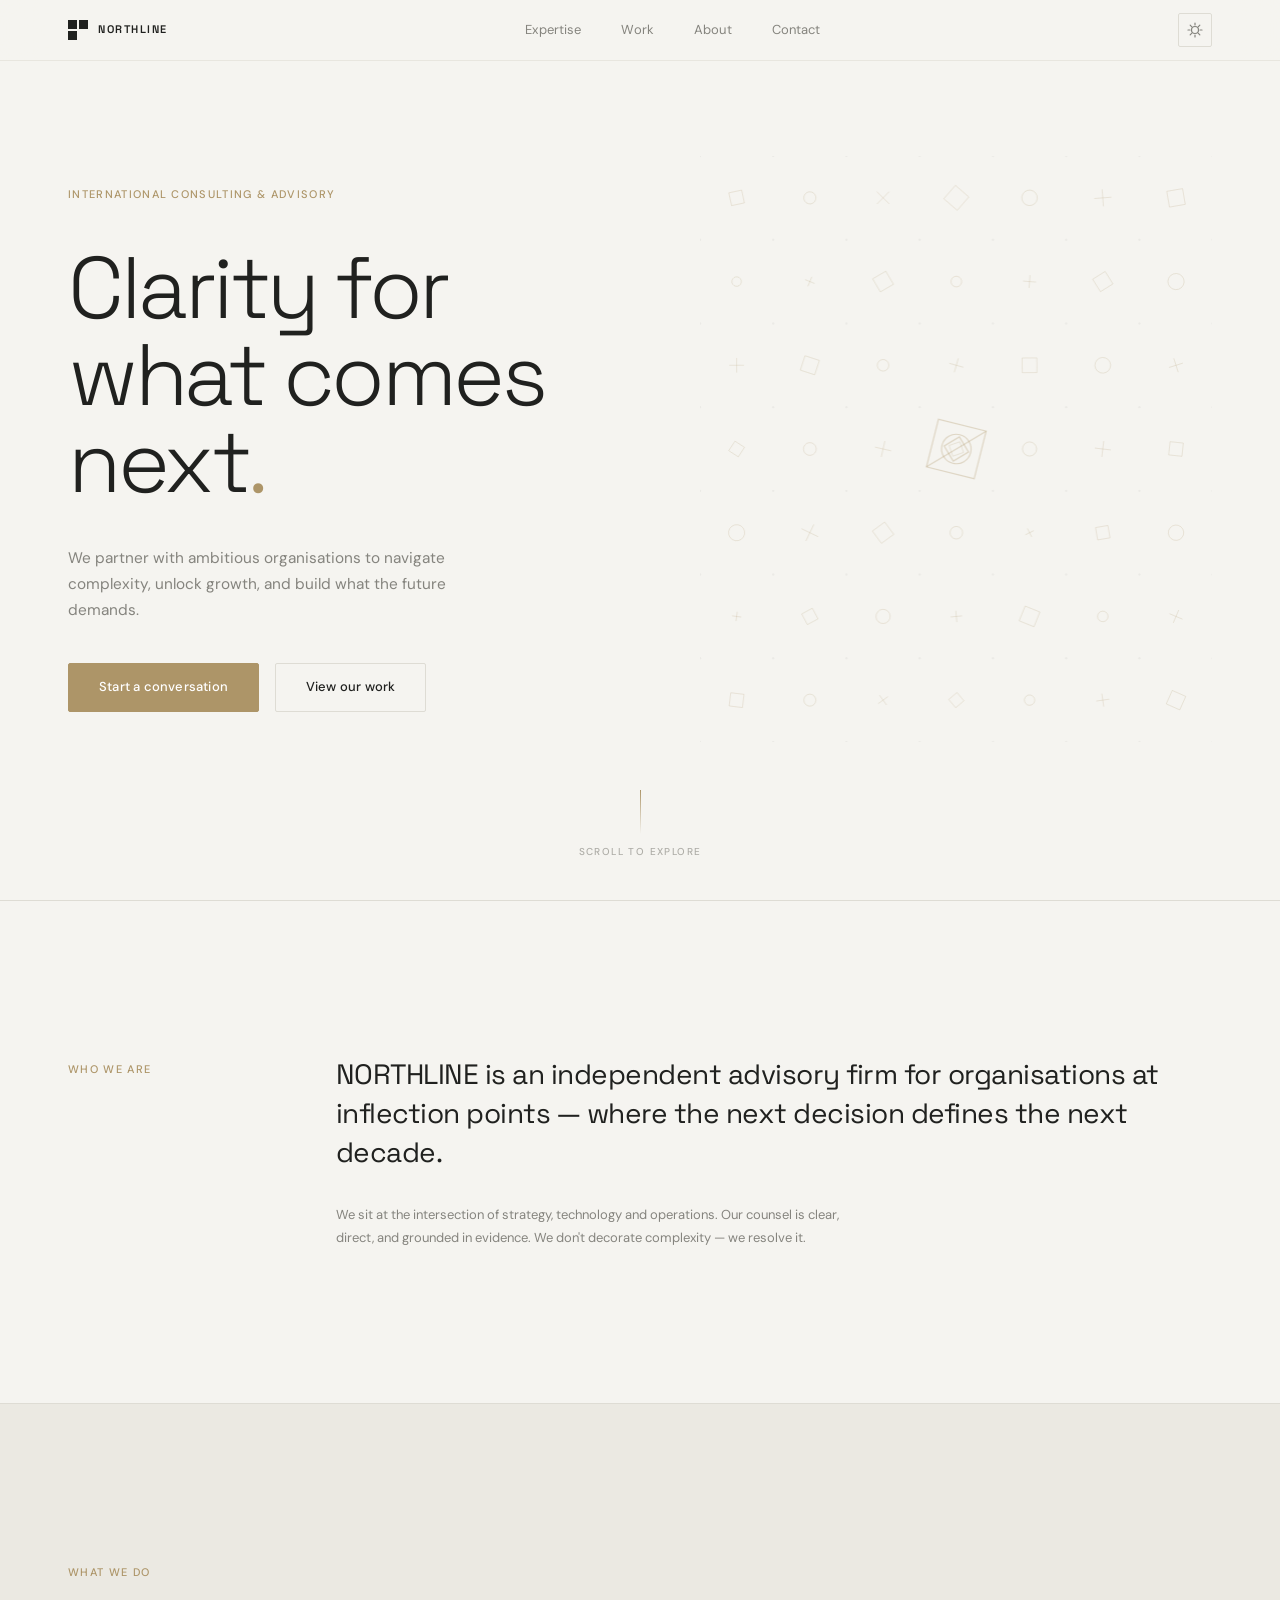
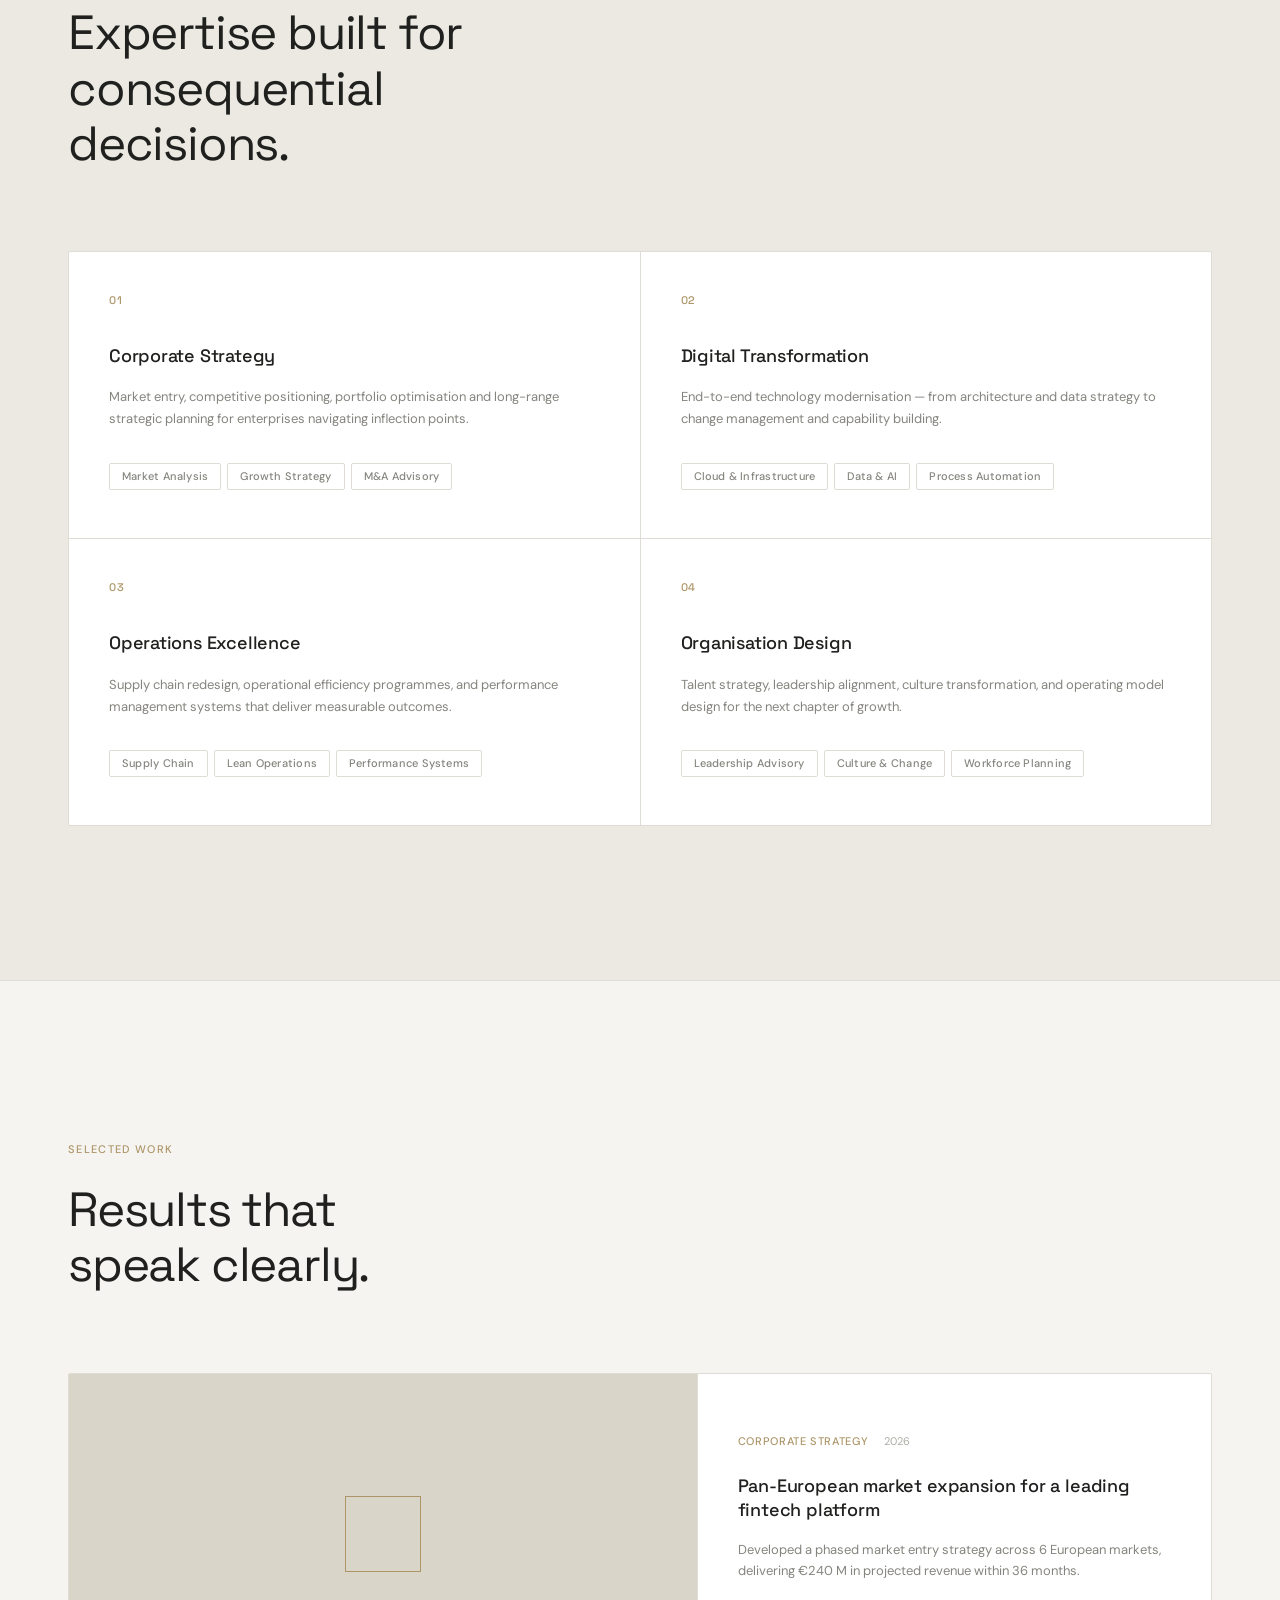
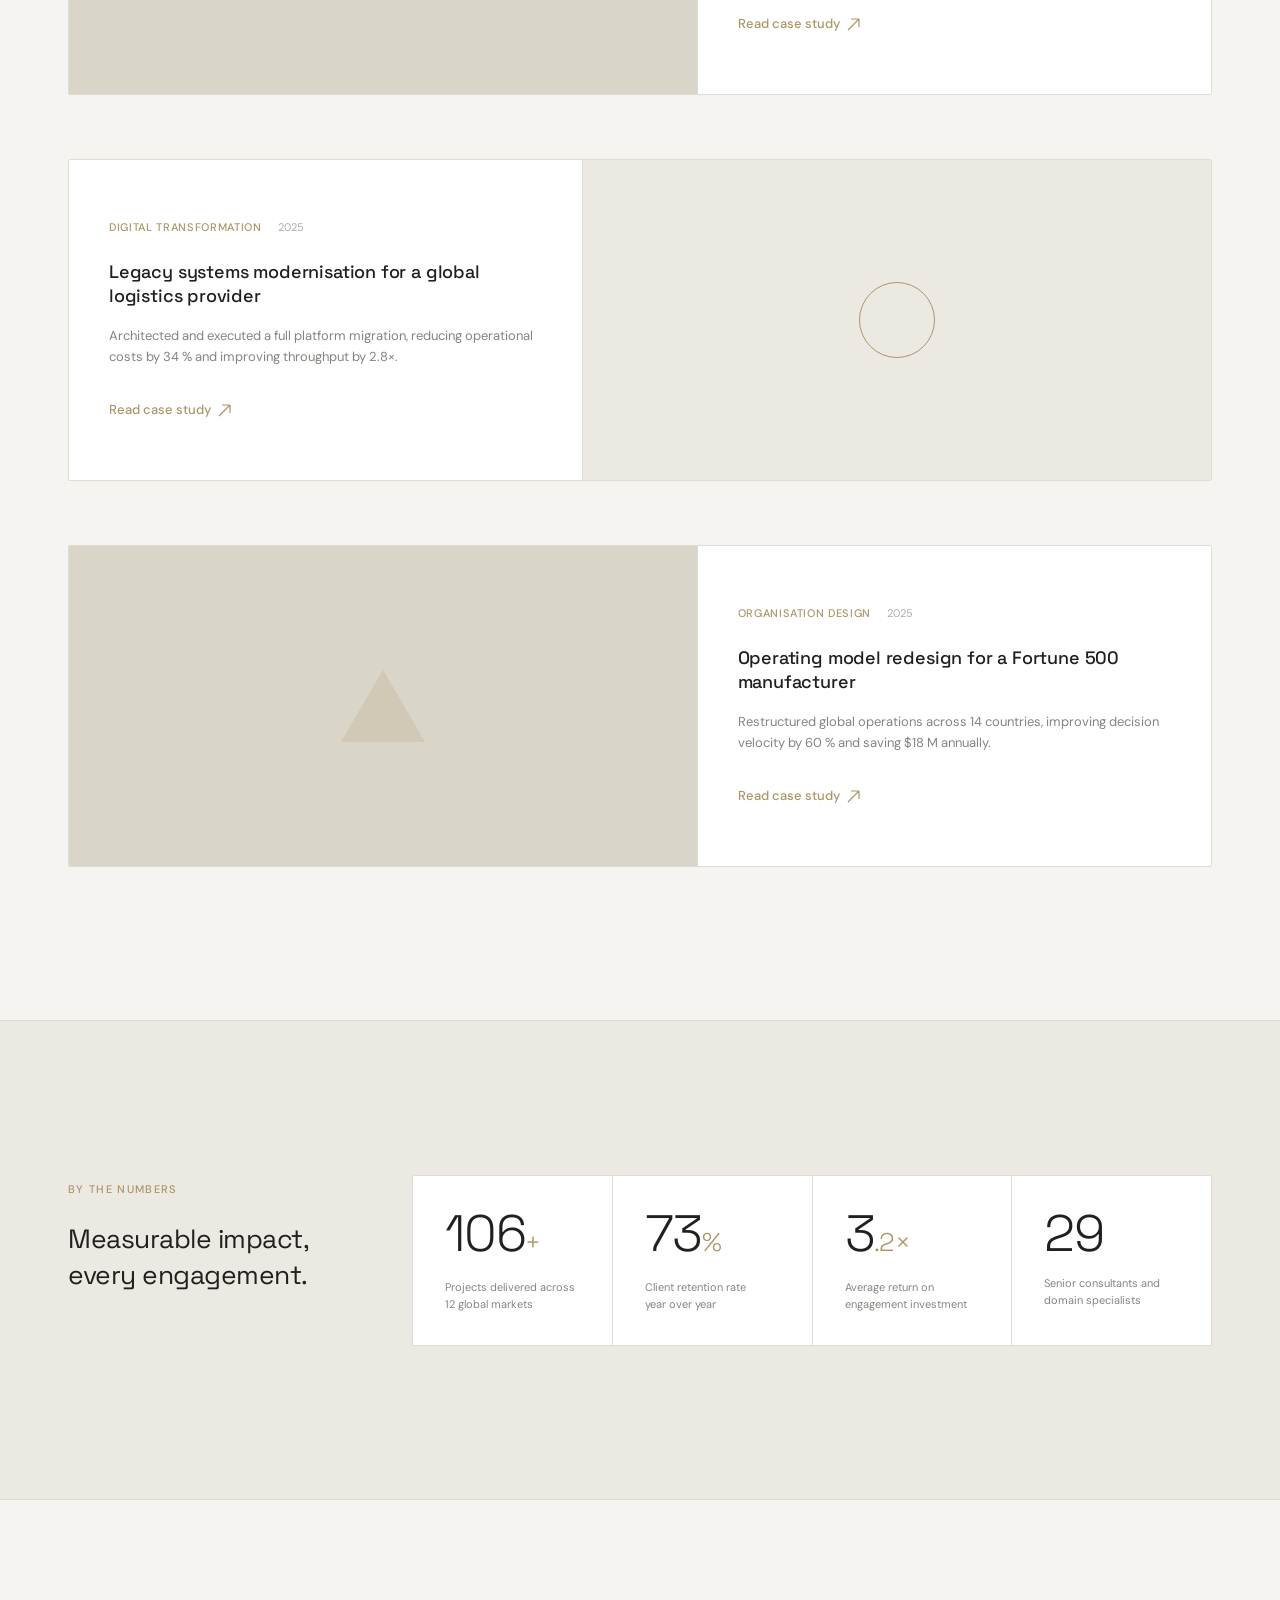
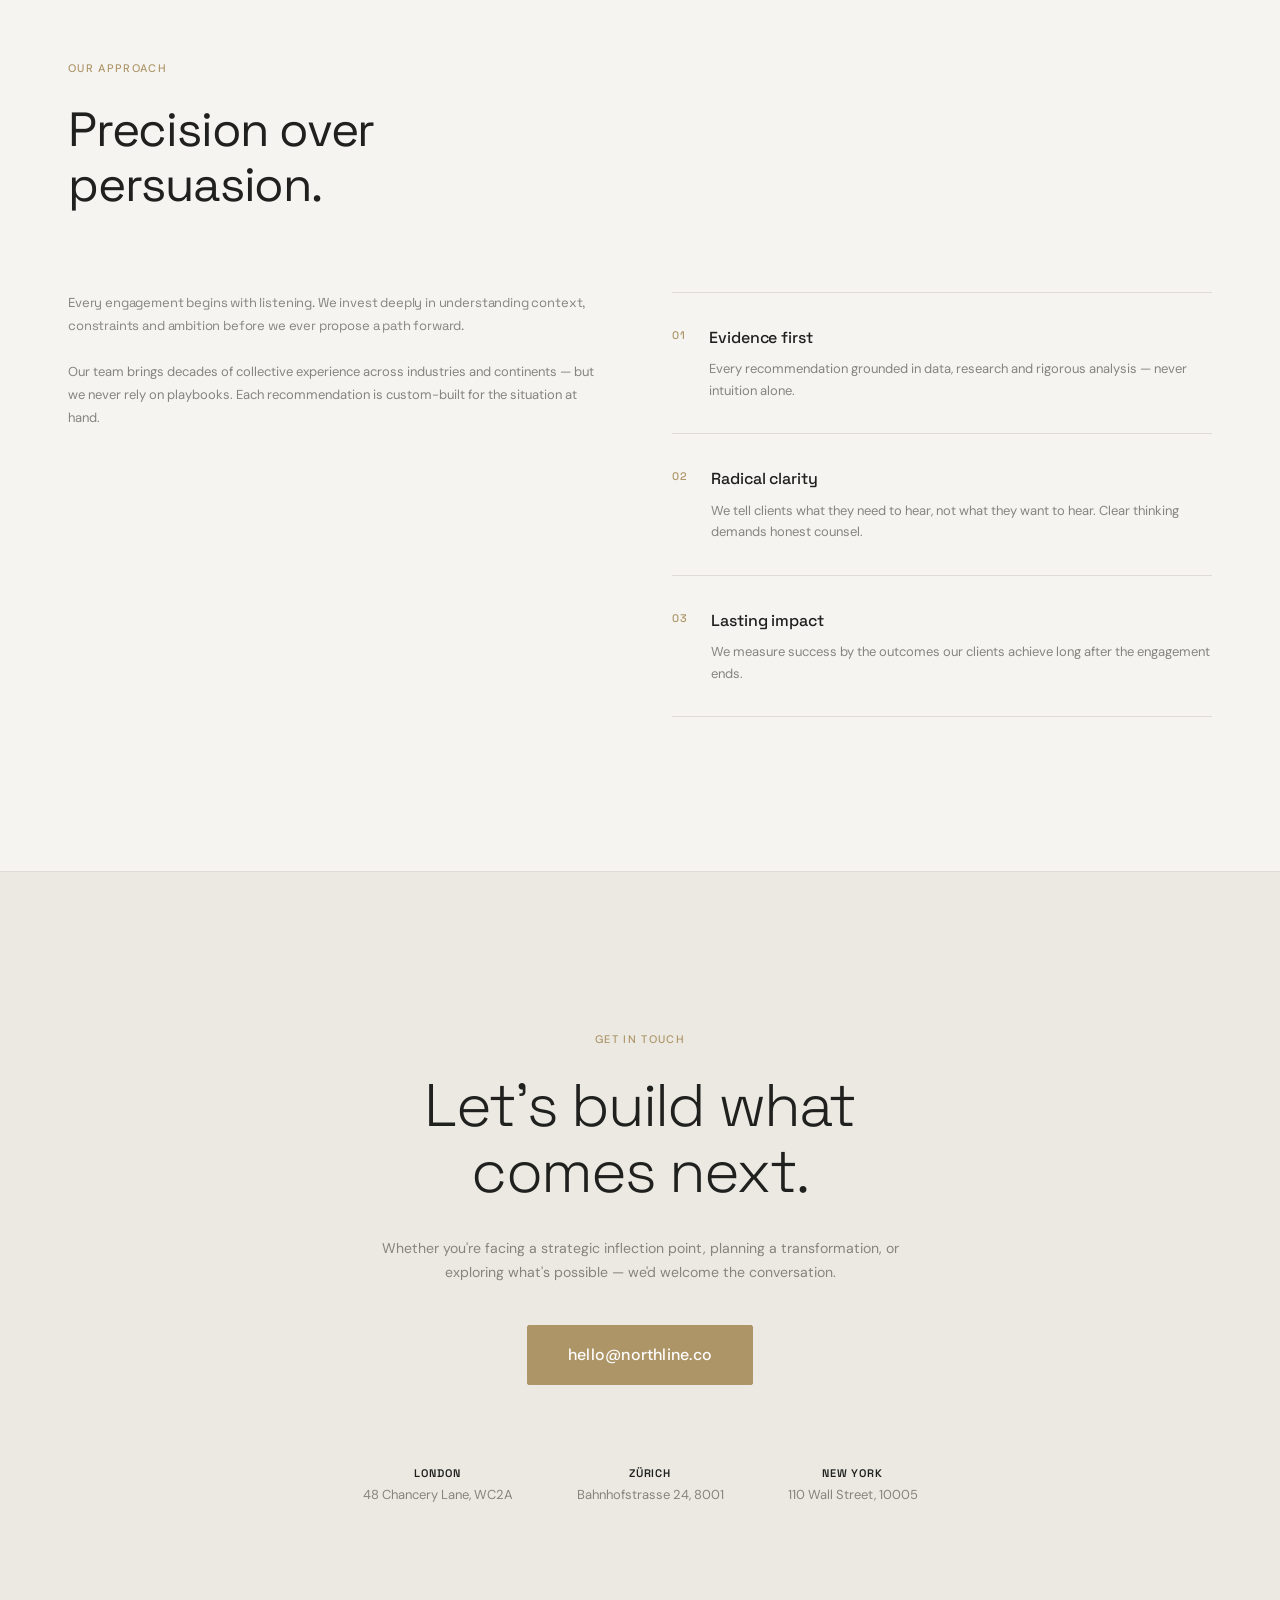
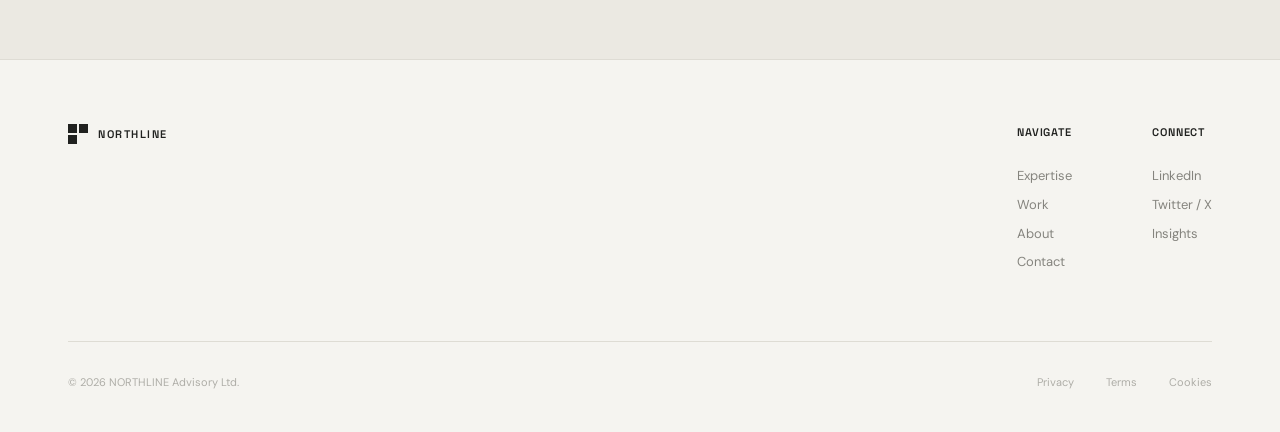
==== index.html @ 445012df "feat: ultra-premium NORTHLINE corporate website Swiss minimalist design with warm porcelain/champagn" ====
<!DOCTYPE html>
<html lang="en" data-theme="light">
<head>
  <meta charset="UTF-8">
  <meta name="viewport" content="width=device-width, initial-scale=1.0">
  <title>NORTHLINE — Clarity for what comes next.</title>
  <meta name="description" content="NORTHLINE is an international consulting agency delivering clarity, strategy, and transformation for forward-thinking organisations.">
  <link rel="preconnect" href="https://fonts.googleapis.com">
  <link rel="preconnect" href="https://fonts.gstatic.com" crossorigin>
  <link href="https://fonts.googleapis.com/css2?family=DM+Sans:ital,opsz,wght@0,9..40,300;0,9..40,400;0,9..40,500;1,9..40,300;1,9..40,400&family=Space+Grotesk:wght@300;400;500;600;700&display=swap" rel="stylesheet">
  <link rel="stylesheet" href="css/styles.css">
</head>
<body>

  <!-- Scroll Progress -->
  <div class="scroll-progress" aria-hidden="true"><div class="scroll-progress__bar"></div></div>

  <!-- ====================================================================
       NAVIGATION
       ==================================================================== -->
  <header class="nav" role="banner">
    <div class="nav__inner">
      <a href="#" class="nav__logo" aria-label="NORTHLINE Home">
        <svg class="nav__logo-mark" width="20" height="20" viewBox="0 0 20 20" fill="none" aria-hidden="true">
          <rect width="9" height="9" fill="currentColor"/>
          <rect x="11" width="9" height="9" fill="currentColor"/>
          <rect y="11" width="9" height="9" fill="currentColor"/>
        </svg>
        <span class="nav__logo-text">NORTHLINE</span>
      </a>

      <nav class="nav__menu" aria-label="Main navigation">
        <a href="#expertise" class="nav__link">Expertise</a>
        <a href="#work" class="nav__link">Work</a>
        <a href="#about" class="nav__link">About</a>
        <a href="#contact" class="nav__link">Contact</a>
      </nav>

      <div class="nav__right">
        <button class="theme-toggle" id="themeToggle" type="button" aria-label="Toggle dark mode">
          <svg class="theme-toggle__sun" width="16" height="16" viewBox="0 0 16 16" fill="none" aria-hidden="true">
            <circle cx="8" cy="8" r="3.5" stroke="currentColor" stroke-width="1.2"/>
            <path d="M8 1v2M8 13v2M1 8h2M13 8h2M3.17 3.17l1.42 1.42M11.41 11.41l1.42 1.42M3.17 12.83l1.42-1.42M11.41 4.59l1.42-1.42" stroke="currentColor" stroke-width="1.2" stroke-linecap="round"/>
          </svg>
          <svg class="theme-toggle__moon" width="16" height="16" viewBox="0 0 16 16" fill="none" aria-hidden="true">
            <path d="M13.5 9.5a6 6 0 01-7-7 6 6 0 107 7z" stroke="currentColor" stroke-width="1.2" stroke-linecap="round" stroke-linejoin="round"/>
          </svg>
        </button>
        <button class="nav__burger" id="navBurger" type="button" aria-label="Open menu" aria-expanded="false" aria-controls="mobileMenu">
          <span class="nav__burger-line"></span>
          <span class="nav__burger-line"></span>
        </button>
      </div>
    </div>
  </header>

  <!-- Mobile Overlay -->
  <div class="mobile-menu" id="mobileMenu" aria-hidden="true">
    <nav class="mobile-menu__nav" aria-label="Mobile navigation">
      <a href="#expertise" class="mobile-menu__link" data-mobile-link>Expertise</a>
      <a href="#work" class="mobile-menu__link" data-mobile-link>Work</a>
      <a href="#about" class="mobile-menu__link" data-mobile-link>About</a>
      <a href="#contact" class="mobile-menu__link" data-mobile-link>Contact</a>
    </nav>
    <footer class="mobile-menu__foot">
      <span class="mobile-menu__label">Get in touch</span>
      <a href="mailto:hello@northline.co" class="mobile-menu__email">hello@northline.co</a>
    </footer>
  </div>


  <main>

    <!-- ==================================================================
         HERO
         ================================================================== -->
    <section class="hero">
      <div class="hero__grid">
        <!-- Left: text -->
        <div class="hero__content">
          <span class="hero__eyebrow reveal" data-reveal>International Consulting &amp; Advisory</span>
          <h1 class="hero__headline">
            <span class="hero__headline-line reveal" data-reveal data-delay="1">Clarity for</span>
            <span class="hero__headline-line reveal" data-reveal data-delay="2">what comes</span>
            <span class="hero__headline-line hero__headline-line--accent reveal" data-reveal data-delay="3">next<span class="dot">.</span></span>
          </h1>
          <p class="hero__sub reveal" data-reveal data-delay="4">
            We partner with ambitious organisations to navigate complexity,
            unlock growth, and build what the future demands.
          </p>
          <div class="hero__actions reveal" data-reveal data-delay="5">
            <a href="#contact" class="btn btn--primary">Start a conversation</a>
            <a href="#work" class="btn btn--outline">View our work</a>
          </div>
        </div>

        <!-- Right: geometric visual -->
        <div class="hero__visual" aria-hidden="true">
          <canvas id="heroCanvas"></canvas>
        </div>
      </div>

      <div class="hero__bottom reveal" data-reveal data-delay="6">
        <span class="hero__scroll-line" aria-hidden="true"></span>
        <span class="hero__scroll-label">Scroll to explore</span>
      </div>
    </section>


    <!-- ==================================================================
         INTRO
         ================================================================== -->
    <section class="intro">
      <div class="intro__inner">
        <div class="intro__col-label">
          <span class="section-label reveal" data-reveal>Who we are</span>
        </div>
        <div class="intro__col-text">
          <p class="intro__statement reveal" data-reveal data-delay="1">
            NORTHLINE is an independent advisory firm for organisations at inflection points — where the next decision defines the next decade.
          </p>
          <p class="intro__body reveal" data-reveal data-delay="2">
            We sit at the intersection of strategy, technology and operations.
            Our counsel is clear, direct, and grounded in evidence. We don't
            decorate complexity — we resolve it.
          </p>
        </div>
      </div>
    </section>


    <!-- ==================================================================
         EXPERTISE
         ================================================================== -->
    <section class="expertise" id="expertise">
      <div class="expertise__inner">
        <header class="expertise__header">
          <span class="section-label reveal" data-reveal>What we do</span>
          <h2 class="section-heading reveal" data-reveal data-delay="1">
            Expertise built for<br>consequential decisions.
          </h2>
        </header>

        <div class="expertise__grid">
          <article class="expertise__card reveal" data-reveal>
            <span class="expertise__index">01</span>
            <h3 class="expertise__title">Corporate Strategy</h3>
            <p class="expertise__desc">
              Market entry, competitive positioning, portfolio optimisation
              and long-range strategic planning for enterprises navigating
              inflection points.
            </p>
            <ul class="tag-list">
              <li>Market Analysis</li>
              <li>Growth Strategy</li>
              <li>M&amp;A Advisory</li>
            </ul>
          </article>

          <article class="expertise__card reveal" data-reveal data-delay="1">
            <span class="expertise__index">02</span>
            <h3 class="expertise__title">Digital Transformation</h3>
            <p class="expertise__desc">
              End-to-end technology modernisation — from architecture and
              data strategy to change management and capability building.
            </p>
            <ul class="tag-list">
              <li>Cloud &amp; Infrastructure</li>
              <li>Data &amp; AI</li>
              <li>Process Automation</li>
            </ul>
          </article>

          <article class="expertise__card reveal" data-reveal data-delay="2">
            <span class="expertise__index">03</span>
            <h3 class="expertise__title">Operations Excellence</h3>
            <p class="expertise__desc">
              Supply chain redesign, operational efficiency programmes, and
              performance management systems that deliver measurable outcomes.
            </p>
            <ul class="tag-list">
              <li>Supply Chain</li>
              <li>Lean Operations</li>
              <li>Performance Systems</li>
            </ul>
          </article>

          <article class="expertise__card reveal" data-reveal data-delay="3">
            <span class="expertise__index">04</span>
            <h3 class="expertise__title">Organisation Design</h3>
            <p class="expertise__desc">
              Talent strategy, leadership alignment, culture transformation,
              and operating model design for the next chapter of growth.
            </p>
            <ul class="tag-list">
              <li>Leadership Advisory</li>
              <li>Culture &amp; Change</li>
              <li>Workforce Planning</li>
            </ul>
          </article>
        </div>
      </div>
    </section>


    <!-- ==================================================================
         SELECTED WORK
         ================================================================== -->
    <section class="work" id="work">
      <div class="work__inner">
        <header class="work__header">
          <span class="section-label reveal" data-reveal>Selected work</span>
          <h2 class="section-heading reveal" data-reveal data-delay="1">
            Results that<br>speak clearly.
          </h2>
        </header>

        <div class="work__list">
          <!-- Project 1 -->
          <article class="work__item reveal" data-reveal>
            <div class="work__item-visual work__item-visual--1">
              <div class="work__shape"></div>
            </div>
            <div class="work__item-body">
              <div class="work__meta">
                <span class="work__cat">Corporate Strategy</span>
                <span class="work__year">2026</span>
              </div>
              <h3 class="work__title">Pan-European market expansion for a leading fintech platform</h3>
              <p class="work__text">
                Developed a phased market entry strategy across 6 European markets,
                delivering €240 M in projected revenue within 36 months.
              </p>
              <a href="#" class="work__link">
                Read case study
                <svg width="13" height="13" viewBox="0 0 13 13" fill="none" aria-hidden="true"><path d="M1 12L12 1m0 0H4m8 0v8" stroke="currentColor" stroke-width="1.2"/></svg>
              </a>
            </div>
          </article>

          <!-- Project 2 -->
          <article class="work__item work__item--reverse reveal" data-reveal data-delay="1">
            <div class="work__item-visual work__item-visual--2">
              <div class="work__shape"></div>
            </div>
            <div class="work__item-body">
              <div class="work__meta">
                <span class="work__cat">Digital Transformation</span>
                <span class="work__year">2025</span>
              </div>
              <h3 class="work__title">Legacy systems modernisation for a global logistics provider</h3>
              <p class="work__text">
                Architected and executed a full platform migration, reducing
                operational costs by 34 % and improving throughput by 2.8×.
              </p>
              <a href="#" class="work__link">
                Read case study
                <svg width="13" height="13" viewBox="0 0 13 13" fill="none" aria-hidden="true"><path d="M1 12L12 1m0 0H4m8 0v8" stroke="currentColor" stroke-width="1.2"/></svg>
              </a>
            </div>
          </article>

          <!-- Project 3 -->
          <article class="work__item reveal" data-reveal data-delay="2">
            <div class="work__item-visual work__item-visual--3">
              <div class="work__shape"></div>
            </div>
            <div class="work__item-body">
              <div class="work__meta">
                <span class="work__cat">Organisation Design</span>
                <span class="work__year">2025</span>
              </div>
              <h3 class="work__title">Operating model redesign for a Fortune 500 manufacturer</h3>
              <p class="work__text">
                Restructured global operations across 14 countries, improving
                decision velocity by 60 % and saving $18 M annually.
              </p>
              <a href="#" class="work__link">
                Read case study
                <svg width="13" height="13" viewBox="0 0 13 13" fill="none" aria-hidden="true"><path d="M1 12L12 1m0 0H4m8 0v8" stroke="currentColor" stroke-width="1.2"/></svg>
              </a>
            </div>
          </article>
        </div>
      </div>
    </section>


    <!-- ==================================================================
         STATISTICS
         ================================================================== -->
    <section class="stats" id="stats">
      <div class="stats__inner">
        <div class="stats__left">
          <span class="section-label reveal" data-reveal>By the numbers</span>
          <p class="stats__statement reveal" data-reveal data-delay="1">
            Measurable impact,<br>every engagement.
          </p>
        </div>
        <div class="stats__grid">
          <div class="stats__item reveal" data-reveal>
            <span class="stats__number" data-count="140">0</span><span class="stats__suffix">+</span>
            <span class="stats__label">Projects delivered across<br>12 global markets</span>
          </div>
          <div class="stats__item reveal" data-reveal data-delay="1">
            <span class="stats__number" data-count="96">0</span><span class="stats__suffix">%</span>
            <span class="stats__label">Client retention rate<br>year over year</span>
          </div>
          <div class="stats__item reveal" data-reveal data-delay="2">
            <span class="stats__number" data-count="4">0</span><span class="stats__suffix">.2×</span>
            <span class="stats__label">Average return on<br>engagement investment</span>
          </div>
          <div class="stats__item reveal" data-reveal data-delay="3">
            <span class="stats__number" data-count="38">0</span>
            <span class="stats__label">Senior consultants and<br>domain specialists</span>
          </div>
        </div>
      </div>
    </section>


    <!-- ==================================================================
         ABOUT
         ================================================================== -->
    <section class="about" id="about">
      <div class="about__inner">
        <header class="about__header">
          <span class="section-label reveal" data-reveal>Our approach</span>
          <h2 class="section-heading reveal" data-reveal data-delay="1">
            Precision over<br>persuasion.
          </h2>
        </header>

        <div class="about__body">
          <div class="about__narrative reveal" data-reveal data-delay="2">
            <p class="about__lead">
              Every engagement begins with listening. We invest deeply in
              understanding context, constraints and ambition before we
              ever propose a path forward.
            </p>
            <p>
              Our team brings decades of collective experience across
              industries and continents — but we never rely on playbooks.
              Each recommendation is custom-built for the situation at hand.
            </p>
          </div>

          <div class="about__principles">
            <div class="about__principle reveal" data-reveal data-delay="2">
              <span class="about__principle-num">01</span>
              <div>
                <h3 class="about__principle-title">Evidence first</h3>
                <p class="about__principle-text">
                  Every recommendation grounded in data, research and
                  rigorous analysis — never intuition alone.
                </p>
              </div>
            </div>
            <div class="about__principle reveal" data-reveal data-delay="3">
              <span class="about__principle-num">02</span>
              <div>
                <h3 class="about__principle-title">Radical clarity</h3>
                <p class="about__principle-text">
                  We tell clients what they need to hear, not what they want
                  to hear. Clear thinking demands honest counsel.
                </p>
              </div>
            </div>
            <div class="about__principle reveal" data-reveal data-delay="4">
              <span class="about__principle-num">03</span>
              <div>
                <h3 class="about__principle-title">Lasting impact</h3>
                <p class="about__principle-text">
                  We measure success by the outcomes our clients achieve
                  long after the engagement ends.
                </p>
              </div>
            </div>
          </div>
        </div>
      </div>
    </section>


    <!-- ==================================================================
         CONTACT CTA
         ================================================================== -->
    <section class="contact" id="contact">
      <div class="contact__inner">
        <span class="section-label reveal" data-reveal>Get in touch</span>
        <h2 class="contact__heading reveal" data-reveal data-delay="1">
          Let's build what<br>comes next.
        </h2>
        <p class="contact__sub reveal" data-reveal data-delay="2">
          Whether you're facing a strategic inflection point, planning a
          transformation, or exploring what's possible — we'd welcome
          the conversation.
        </p>
        <div class="contact__cta reveal" data-reveal data-delay="3">
          <a href="mailto:hello@northline.co" class="btn btn--primary btn--lg">hello@northline.co</a>
        </div>
        <div class="contact__offices reveal" data-reveal data-delay="4">
          <div class="contact__office">
            <span class="contact__office-city">London</span>
            <span class="contact__office-addr">48 Chancery Lane, WC2A</span>
          </div>
          <div class="contact__office">
            <span class="contact__office-city">Zürich</span>
            <span class="contact__office-addr">Bahnhofstrasse 24, 8001</span>
          </div>
          <div class="contact__office">
            <span class="contact__office-city">New York</span>
            <span class="contact__office-addr">110 Wall Street, 10005</span>
          </div>
        </div>
      </div>
    </section>

  </main>


  <!-- ====================================================================
       FOOTER
       ==================================================================== -->
  <footer class="footer" role="contentinfo">
    <div class="footer__inner">
      <div class="footer__top">
        <div class="footer__brand">
          <a href="#" class="nav__logo" aria-label="NORTHLINE Home">
            <svg class="nav__logo-mark" width="20" height="20" viewBox="0 0 20 20" fill="none" aria-hidden="true">
              <rect width="9" height="9" fill="currentColor"/>
              <rect x="11" width="9" height="9" fill="currentColor"/>
              <rect y="11" width="9" height="9" fill="currentColor"/>
            </svg>
            <span class="nav__logo-text">NORTHLINE</span>
          </a>
        </div>
        <nav class="footer__nav" aria-label="Footer navigation">
          <div class="footer__col">
            <h4 class="footer__heading">Navigate</h4>
            <a href="#expertise">Expertise</a>
            <a href="#work">Work</a>
            <a href="#about">About</a>
            <a href="#contact">Contact</a>
          </div>
          <div class="footer__col">
            <h4 class="footer__heading">Connect</h4>
            <a href="#">LinkedIn</a>
            <a href="#">Twitter / X</a>
            <a href="#">Insights</a>
          </div>
        </nav>
      </div>
      <div class="footer__bottom">
        <span class="footer__copy">&copy; 2026 NORTHLINE Advisory Ltd.</span>
        <div class="footer__legal">
          <a href="#">Privacy</a>
          <a href="#">Terms</a>
          <a href="#">Cookies</a>
        </div>
      </div>
    </div>
  </footer>

  <script src="js/script.js"></script>
</body>
</html>
---- css/styles.css ----
/* ==========================================================================
   NORTHLINE — Ultra-Premium Minimalist Corporate Website
   Swiss Minimalism · Warm Porcelain & Champagne Gold
   Typography: Space Grotesk + DM Sans
   ========================================================================== */

/* --------------------------------------------------------------------------
   0. Custom Properties
   -------------------------------------------------------------------------- */
:root {
  /* ── Light palette ── */
  --bg:            #F5F4F0;
  --bg-secondary:  #EBE9E2;
  --surface:       #FFFFFF;
  --text-1:        #20211F;
  --text-2:        #85847E;
  --text-3:        #AEADA7;
  --accent:        #AD9568;
  --accent-hover:  #9A8359;
  --accent-10:     rgba(173, 149, 104, .10);
  --accent-20:     rgba(173, 149, 104, .20);
  --border:        #DEDCD4;
  --border-light:  #E8E6DF;
  --nav-bg:        rgba(245, 244, 240, .88);
  --card-bg:       #FFFFFF;
  --card-hover:    #FAF9F6;
  --overlay:       rgba(245, 244, 240, .96);

  /* ── Typography ── */
  --f-heading: 'Space Grotesk', system-ui, -apple-system, sans-serif;
  --f-body:    'DM Sans', system-ui, -apple-system, sans-serif;

  /* ── Type scale ── */
  --ts-xs:   .6875rem;   /* 11 */
  --ts-sm:   .8125rem;   /* 13 */
  --ts-base: 1rem;       /* 16 */
  --ts-lg:   1.125rem;   /* 18 */
  --ts-xl:   1.3125rem;  /* 21 */
  --ts-2xl:  1.75rem;    /* 28 */
  --ts-3xl:  2.25rem;    /* 36 */
  --ts-hero: clamp(3.25rem, 6.8vw, 7rem);

  /* ── Spacing ── */
  --sp-1: .25rem;
  --sp-2: .5rem;
  --sp-3: .75rem;
  --sp-4: 1rem;
  --sp-5: 1.25rem;
  --sp-6: 1.5rem;
  --sp-8: 2rem;
  --sp-10: 2.5rem;
  --sp-12: 3rem;
  --sp-16: 4rem;
  --sp-20: 5rem;
  --sp-24: 6rem;
  --sp-32: 8rem;
  --sp-section: clamp(6rem, 12vw, 10rem);

  /* ── Layout ── */
  --container:  1240px;
  --narrow:     880px;
  --gutter:     clamp(1.25rem, 4vw, 3rem);

  /* ── Motion ── */
  --ease:      cubic-bezier(.16, 1, .3, 1);
  --ease-in:   cubic-bezier(.76, 0, .24, 1);
  --dur-fast:  .18s;
  --dur-base:  .5s;
  --dur-slow:  .8s;

  /* ── Misc ── */
  --radius: 2px;
}

/* ── Dark palette ── */
[data-theme="dark"] {
  --bg:            #151615;
  --bg-secondary:  #20211F;
  --surface:       #1C1D1B;
  --text-1:        #F2F0E9;
  --text-2:        #A3A39B;
  --text-3:        #605F5A;
  --accent:        #C5AD7D;
  --accent-hover:  #D4BE92;
  --accent-10:     rgba(197, 173, 125, .10);
  --accent-20:     rgba(197, 173, 125, .18);
  --border:        #34342F;
  --border-light:  #2A2A26;
  --nav-bg:        rgba(21, 22, 21, .88);
  --card-bg:       #1C1D1B;
  --card-hover:    #242523;
  --overlay:       rgba(21, 22, 21, .96);
}


/* --------------------------------------------------------------------------
   1. Reset & Base
   -------------------------------------------------------------------------- */
*, *::before, *::after { margin: 0; padding: 0; box-sizing: border-box; }

html {
  scroll-behavior: smooth;
  -webkit-text-size-adjust: 100%;
  text-size-adjust: 100%;
}

@media (prefers-reduced-motion: reduce) {
  html { scroll-behavior: auto; }
  *, *::before, *::after {
    animation-duration:    0.01ms !important;
    animation-iteration-count: 1 !important;
    transition-duration:   0.01ms !important;
  }
}

body {
  font-family: var(--f-body);
  font-size: var(--ts-base);
  font-weight: 400;
  line-height: 1.6;
  color: var(--text-1);
  background: var(--bg);
  -webkit-font-smoothing: antialiased;
  -moz-osx-font-smoothing: grayscale;
  overflow-x: hidden;
  /* smooth theme transition */
  transition: background var(--dur-base) ease, color var(--dur-base) ease;
}

a { color: inherit; text-decoration: none; }
ul, ol { list-style: none; }
img, svg { display: block; max-width: 100%; }

button {
  font: inherit; color: inherit; background: none; border: none;
  cursor: pointer; -webkit-tap-highlight-color: transparent;
}

::selection {
  background: var(--accent);
  color: #FFFFFF;
}


/* --------------------------------------------------------------------------
   2. Scroll Progress
   -------------------------------------------------------------------------- */
.scroll-progress {
  position: fixed; top: 0; left: 0; width: 100%; height: 2px;
  z-index: 1000; pointer-events: none;
}
.scroll-progress__bar {
  height: 100%; width: 0%;
  background: var(--accent);
  transition: width .08s linear;
}


/* --------------------------------------------------------------------------
   3. Navigation
   -------------------------------------------------------------------------- */
.nav {
  position: fixed; top: 0; left: 0; width: 100%; z-index: 900;
  background: var(--nav-bg);
  backdrop-filter: blur(20px); -webkit-backdrop-filter: blur(20px);
  border-bottom: 1px solid var(--border-light);
  transition: background var(--dur-base) ease, border-color var(--dur-base) ease;
}

.nav__inner {
  max-width: var(--container); margin: 0 auto;
  padding: 0 var(--gutter); height: 60px;
  display: flex; align-items: center; justify-content: space-between;
}

/* Logo */
.nav__logo {
  display: flex; align-items: center; gap: 10px;
  font-family: var(--f-heading); font-weight: 600;
  font-size: var(--ts-xs); letter-spacing: .14em;
  text-transform: uppercase;
  transition: opacity var(--dur-fast) ease;
}
.nav__logo:hover { opacity: .65; }
.nav__logo-mark { flex-shrink: 0; }

/* Menu links */
.nav__menu {
  display: flex; align-items: center; gap: var(--sp-10);
}

.nav__link {
  font-size: var(--ts-sm); font-weight: 400; color: var(--text-2);
  letter-spacing: .01em; position: relative;
  transition: color var(--dur-fast) ease;
}
.nav__link::after {
  content: ''; position: absolute; bottom: -3px; left: 0;
  width: 0; height: 1px; background: var(--accent);
  transition: width var(--dur-base) var(--ease);
}
.nav__link:hover { color: var(--text-1); }
.nav__link:hover::after { width: 100%; }

/* Right actions */
.nav__right { display: flex; align-items: center; gap: var(--sp-4); }

/* Theme toggle */
.theme-toggle {
  width: 34px; height: 34px; display: grid; place-items: center;
  border: 1px solid var(--border); border-radius: var(--radius);
  color: var(--text-2);
  transition: color var(--dur-fast) ease, border-color var(--dur-fast) ease;
}
.theme-toggle:hover { color: var(--text-1); border-color: var(--accent); }

.theme-toggle__moon { display: none; }
[data-theme="dark"] .theme-toggle__sun  { display: none; }
[data-theme="dark"] .theme-toggle__moon { display: block; }

/* Burger */
.nav__burger {
  display: none; flex-direction: column; justify-content: center; align-items: center;
  width: 34px; height: 34px; gap: 5px;
  border: 1px solid var(--border); border-radius: var(--radius);
}
.nav__burger-line {
  width: 15px; height: 1.5px; background: var(--text-1);
  transition: transform var(--dur-base) var(--ease), opacity .15s ease;
  transform-origin: center;
}
.nav__burger.is-active .nav__burger-line:first-child {
  transform: translateY(3.25px) rotate(45deg);
}
.nav__burger.is-active .nav__burger-line:last-child {
  transform: translateY(-3.25px) rotate(-45deg);
}


/* --------------------------------------------------------------------------
   4. Mobile Menu
   -------------------------------------------------------------------------- */
.mobile-menu {
  position: fixed; inset: 0; z-index: 850;
  background: var(--overlay);
  display: flex; flex-direction: column; justify-content: center;
  padding: var(--sp-16) var(--gutter);
  opacity: 0; visibility: hidden;
  transition: opacity var(--dur-base) var(--ease), visibility var(--dur-base);
}
.mobile-menu.is-open { opacity: 1; visibility: visible; }

.mobile-menu__nav { display: flex; flex-direction: column; gap: var(--sp-5); }

.mobile-menu__link {
  font-family: var(--f-heading);
  font-size: clamp(2rem, 7vw, 3.5rem);
  font-weight: 400; letter-spacing: -.025em;
  color: var(--text-1);
  opacity: 0; transform: translateY(16px);
  transition: opacity var(--dur-base) var(--ease), transform var(--dur-base) var(--ease), color var(--dur-fast) ease;
}
.mobile-menu.is-open .mobile-menu__link { opacity: 1; transform: none; }
.mobile-menu.is-open .mobile-menu__link:nth-child(1) { transition-delay: .06s; }
.mobile-menu.is-open .mobile-menu__link:nth-child(2) { transition-delay: .12s; }
.mobile-menu.is-open .mobile-menu__link:nth-child(3) { transition-delay: .18s; }
.mobile-menu.is-open .mobile-menu__link:nth-child(4) { transition-delay: .24s; }
.mobile-menu__link:hover { color: var(--accent); }

.mobile-menu__foot {
  margin-top: auto; padding-top: var(--sp-8);
  border-top: 1px solid var(--border);
  display: flex; flex-direction: column; gap: var(--sp-2);
}
.mobile-menu__label { font-size: var(--ts-xs); color: var(--text-3); letter-spacing: .08em; text-transform: uppercase; }
.mobile-menu__email { font-size: var(--ts-sm); color: var(--text-2); }


/* --------------------------------------------------------------------------
   5. Buttons
   -------------------------------------------------------------------------- */
.btn {
  display: inline-flex; align-items: center; justify-content: center;
  font-family: var(--f-body); font-size: var(--ts-sm); font-weight: 500;
  letter-spacing: .015em; padding: 13px 30px;
  border-radius: var(--radius);
  transition: all var(--dur-fast) ease;
  white-space: nowrap;
}

.btn--primary {
  background: var(--accent); color: #FFFFFF; border: 1px solid var(--accent);
}
.btn--primary:hover {
  background: var(--accent-hover); border-color: var(--accent-hover);
}

.btn--outline {
  background: transparent; color: var(--text-1); border: 1px solid var(--border);
}
.btn--outline:hover {
  border-color: var(--accent); color: var(--accent);
}

.btn--lg { padding: 16px 40px; font-size: var(--ts-base); }


/* --------------------------------------------------------------------------
   6. Shared Components
   -------------------------------------------------------------------------- */
.section-label {
  display: inline-block;
  font-family: var(--f-body); font-size: var(--ts-xs);
  font-weight: 500; letter-spacing: .12em; text-transform: uppercase;
  color: var(--accent); margin-bottom: var(--sp-6);
}

.section-heading {
  font-family: var(--f-heading); font-weight: 400;
  font-size: clamp(1.9rem, 4vw, 3rem);
  line-height: 1.15; letter-spacing: -.025em;
  color: var(--text-1);
}

.tag-list {
  display: flex; flex-wrap: wrap; gap: 6px;
}
.tag-list li {
  font-size: var(--ts-xs); font-weight: 500; letter-spacing: .02em;
  padding: 4px 12px; border: 1px solid var(--border);
  border-radius: var(--radius); color: var(--text-2);
  transition: border-color var(--dur-fast) ease, color var(--dur-fast) ease;
}


/* --------------------------------------------------------------------------
   7. Hero
   -------------------------------------------------------------------------- */
.hero {
  position: relative; min-height: 100vh; min-height: 100dvh;
  display: flex; flex-direction: column; padding-top: 60px;
}

.hero__grid {
  flex: 1; display: grid;
  grid-template-columns: 1fr .9fr;
  align-items: center;
  max-width: var(--container); margin: 0 auto; width: 100%;
  padding: var(--sp-24) var(--gutter) var(--sp-12);
  gap: var(--sp-16);
}

/* Text */
.hero__eyebrow {
  font-size: var(--ts-xs); font-weight: 500;
  letter-spacing: .12em; text-transform: uppercase;
  color: var(--accent); margin-bottom: var(--sp-10);
  display: block;
}

.hero__headline {
  display: flex; flex-direction: column;
  margin-bottom: var(--sp-10);
}

.hero__headline-line {
  font-family: var(--f-heading);
  font-size: var(--ts-hero);
  font-weight: 300;
  line-height: 1.0;
  letter-spacing: -.04em;
  color: var(--text-1);
}

.hero__headline-line--accent .dot {
  color: var(--accent);
}

.hero__sub {
  font-size: clamp(.9375rem, 1.2vw, 1.0625rem);
  line-height: 1.7; color: var(--text-2);
  max-width: 440px; margin-bottom: var(--sp-10);
}

.hero__actions {
  display: flex; align-items: center; gap: var(--sp-4); flex-wrap: wrap;
}

/* Canvas visual */
.hero__visual {
  position: relative; display: flex;
  align-items: center; justify-content: center;
  height: 100%; min-height: 440px;
}

#heroCanvas {
  position: absolute; inset: 0; width: 100%; height: 100%;
}

/* Bottom scroll cue */
.hero__bottom {
  display: flex; flex-direction: column; align-items: center;
  gap: 10px; padding-bottom: var(--sp-10);
}
.hero__scroll-line {
  width: 1px; height: 44px;
  background: linear-gradient(to bottom, var(--accent), transparent);
  animation: pulse-line 2.4s var(--ease-in) infinite;
}
@keyframes pulse-line {
  0%, 100% { opacity: 1; transform: scaleY(1); }
  50%      { opacity: .3; transform: scaleY(.55); }
}
.hero__scroll-label {
  font-size: .625rem; font-weight: 500;
  letter-spacing: .14em; text-transform: uppercase;
  color: var(--text-3);
}


/* --------------------------------------------------------------------------
   8. Intro
   -------------------------------------------------------------------------- */
.intro {
  padding: var(--sp-section) 0;
  border-top: 1px solid var(--border);
}

.intro__inner {
  max-width: var(--container); margin: 0 auto; padding: 0 var(--gutter);
  display: grid; grid-template-columns: 220px 1fr;
  gap: var(--sp-12);
  align-items: start;
}

.intro__statement {
  font-family: var(--f-heading); font-weight: 400;
  font-size: clamp(1.4rem, 2.6vw, 1.75rem);
  line-height: 1.4; letter-spacing: -.018em;
  color: var(--text-1); margin-bottom: var(--sp-8);
}

.intro__body {
  font-size: var(--ts-sm); line-height: 1.75; color: var(--text-2);
  max-width: 540px;
}


/* --------------------------------------------------------------------------
   9. Expertise
   -------------------------------------------------------------------------- */
.expertise {
  padding: var(--sp-section) 0;
  background: var(--bg-secondary);
  border-top: 1px solid var(--border);
  transition: background var(--dur-base) ease;
}

.expertise__inner {
  max-width: var(--container); margin: 0 auto; padding: 0 var(--gutter);
}

.expertise__header {
  margin-bottom: var(--sp-20); max-width: 540px;
}

.expertise__grid {
  display: grid; grid-template-columns: repeat(2, 1fr);
  gap: 1px; background: var(--border);
  border: 1px solid var(--border); border-radius: var(--radius);
  overflow: hidden;
}

.expertise__card {
  background: var(--card-bg); padding: var(--sp-10) var(--sp-10) var(--sp-12);
  display: flex; flex-direction: column;
  transition: background var(--dur-fast) ease;
}
.expertise__card:hover { background: var(--card-hover); }

.expertise__index {
  font-family: var(--f-heading); font-size: var(--ts-xs);
  font-weight: 500; color: var(--accent);
  letter-spacing: .06em; margin-bottom: var(--sp-8);
}

.expertise__title {
  font-family: var(--f-heading); font-size: var(--ts-lg);
  font-weight: 500; letter-spacing: -.012em;
  color: var(--text-1); margin-bottom: var(--sp-4);
}

.expertise__desc {
  font-size: var(--ts-sm); line-height: 1.7; color: var(--text-2);
  margin-bottom: var(--sp-8); flex: 1;
}

.expertise__card:hover .tag-list li {
  border-color: var(--accent-20); color: var(--text-1);
}


/* --------------------------------------------------------------------------
   10. Selected Work
   -------------------------------------------------------------------------- */
.work {
  padding: var(--sp-section) 0;
  border-top: 1px solid var(--border);
}

.work__inner {
  max-width: var(--container); margin: 0 auto; padding: 0 var(--gutter);
}

.work__header { margin-bottom: var(--sp-20); max-width: 460px; }

.work__list {
  display: flex; flex-direction: column; gap: var(--sp-16);
}

/* Individual project item — asymmetric two-column */
.work__item {
  display: grid; grid-template-columns: .55fr .45fr;
  gap: 1px; background: var(--border);
  border: 1px solid var(--border); border-radius: var(--radius);
  overflow: hidden;
}

.work__item--reverse { grid-template-columns: .45fr .55fr; }
.work__item--reverse .work__item-visual { order: 2; }
.work__item--reverse .work__item-body  { order: 1; }

/* Visual panel */
.work__item-visual {
  position: relative; min-height: 320px;
  display: flex; align-items: center; justify-content: center;
  overflow: hidden;
}
.work__item-visual--1 { background: var(--accent-10); }
.work__item-visual--2 { background: var(--bg-secondary); }
.work__item-visual--3 { background: var(--accent-10); }

.work__shape {
  transition: transform var(--dur-slow) var(--ease);
}
.work__item-visual--1 .work__shape {
  width: 76px; height: 76px; border: 1.5px solid var(--accent);
}
.work__item:hover .work__item-visual--1 .work__shape {
  transform: rotate(90deg) scale(1.12);
}
.work__item-visual--2 .work__shape {
  width: 76px; height: 76px; border: 1.5px solid var(--accent);
  border-radius: 50%;
}
.work__item:hover .work__item-visual--2 .work__shape {
  transform: scale(1.18);
}
.work__item-visual--3 .work__shape {
  width: 0; height: 0;
  border-left: 42px solid transparent; border-right: 42px solid transparent;
  border-bottom: 72px solid var(--accent-20);
}
.work__item:hover .work__item-visual--3 .work__shape {
  transform: rotate(180deg) scale(1.12);
}

/* Body panel */
.work__item-body {
  background: var(--card-bg); padding: var(--sp-10);
  display: flex; flex-direction: column; justify-content: center;
  transition: background var(--dur-fast) ease;
}
.work__item:hover .work__item-body { background: var(--card-hover); }

.work__meta {
  display: flex; align-items: center; gap: var(--sp-4);
  margin-bottom: var(--sp-6);
}
.work__cat {
  font-size: var(--ts-xs); font-weight: 500;
  letter-spacing: .06em; text-transform: uppercase; color: var(--accent);
}
.work__year { font-size: var(--ts-xs); color: var(--text-3); }

.work__title {
  font-family: var(--f-heading); font-size: var(--ts-lg);
  font-weight: 500; letter-spacing: -.01em; line-height: 1.35;
  color: var(--text-1); margin-bottom: var(--sp-4);
}

.work__text {
  font-size: var(--ts-sm); line-height: 1.65; color: var(--text-2);
  margin-bottom: var(--sp-8);
}

.work__link {
  display: inline-flex; align-items: center; gap: 7px;
  font-size: var(--ts-sm); font-weight: 500; color: var(--accent);
  transition: gap var(--dur-base) var(--ease);
}
.work__link:hover { gap: 12px; }
.work__link svg {
  transition: transform var(--dur-base) var(--ease);
}
.work__link:hover svg { transform: translate(2px, -2px); }


/* --------------------------------------------------------------------------
   11. Statistics
   -------------------------------------------------------------------------- */
.stats {
  padding: var(--sp-section) 0;
  background: var(--bg-secondary);
  border-top: 1px solid var(--border);
  transition: background var(--dur-base) ease;
}

.stats__inner {
  max-width: var(--container); margin: 0 auto; padding: 0 var(--gutter);
  display: grid; grid-template-columns: 280px 1fr;
  gap: var(--sp-16); align-items: start;
}

.stats__statement {
  font-family: var(--f-heading); font-weight: 400;
  font-size: clamp(1.4rem, 2.4vw, 1.65rem);
  line-height: 1.35; letter-spacing: -.018em;
  color: var(--text-1);
}

.stats__grid {
  display: grid; grid-template-columns: repeat(4, 1fr); gap: 1px;
  background: var(--border); border: 1px solid var(--border);
  border-radius: var(--radius); overflow: hidden;
}

.stats__item {
  background: var(--card-bg); padding: var(--sp-8);
  transition: background var(--dur-fast) ease;
}
.stats__item:hover { background: var(--card-hover); }

.stats__number {
  font-family: var(--f-heading);
  font-size: clamp(2.25rem, 4vw, 3.25rem);
  font-weight: 300; letter-spacing: -.03em;
  line-height: 1; color: var(--text-1);
}

.stats__suffix {
  font-family: var(--f-heading);
  font-size: clamp(1.25rem, 2vw, 1.75rem);
  font-weight: 300; color: var(--accent);
  letter-spacing: -.02em;
}

.stats__label {
  display: block; font-size: var(--ts-xs);
  line-height: 1.55; color: var(--text-2); margin-top: var(--sp-4);
}


/* --------------------------------------------------------------------------
   12. About
   -------------------------------------------------------------------------- */
.about {
  padding: var(--sp-section) 0;
  border-top: 1px solid var(--border);
}

.about__inner {
  max-width: var(--container); margin: 0 auto; padding: 0 var(--gutter);
}

.about__header { margin-bottom: var(--sp-20); max-width: 460px; }

.about__body {
  display: grid; grid-template-columns: 1fr 1fr;
  gap: var(--sp-16);
}

.about__lead {
  font-family: var(--f-heading); font-weight: 400;
  font-size: var(--ts-xl); line-height: 1.55;
  letter-spacing: -.012em; color: var(--text-1);
  margin-bottom: var(--sp-8);
}

.about__narrative p {
  font-size: var(--ts-sm); line-height: 1.75; color: var(--text-2);
  margin-bottom: var(--sp-6);
}

.about__principles {
  display: flex; flex-direction: column;
}

.about__principle {
  display: flex; gap: var(--sp-6);
  padding: var(--sp-8) 0;
  border-top: 1px solid var(--border);
}
.about__principle:last-child { border-bottom: 1px solid var(--border); }

.about__principle-num {
  font-family: var(--f-heading); font-size: var(--ts-xs);
  font-weight: 500; color: var(--accent);
  letter-spacing: .06em; flex-shrink: 0;
  padding-top: 2px;
}

.about__principle-title {
  font-family: var(--f-heading); font-size: var(--ts-base);
  font-weight: 500; letter-spacing: -.008em;
  color: var(--text-1); margin-bottom: var(--sp-2);
}

.about__principle-text {
  font-size: var(--ts-sm); line-height: 1.65; color: var(--text-2);
}


/* --------------------------------------------------------------------------
   13. Contact CTA
   -------------------------------------------------------------------------- */
.contact {
  padding: var(--sp-section) 0;
  background: var(--bg-secondary);
  border-top: 1px solid var(--border);
  text-align: center;
  transition: background var(--dur-base) ease;
}

.contact__inner {
  max-width: var(--narrow); margin: 0 auto; padding: 0 var(--gutter);
}

.contact__heading {
  font-family: var(--f-heading); font-weight: 300;
  font-size: clamp(2.25rem, 5vw, 3.75rem);
  line-height: 1.1; letter-spacing: -.03em;
  color: var(--text-1); margin-bottom: var(--sp-8);
}

.contact__sub {
  font-size: clamp(.875rem, 1.1vw, 1rem);
  line-height: 1.7; color: var(--text-2);
  max-width: 520px; margin: 0 auto var(--sp-10);
}

.contact__cta { margin-bottom: var(--sp-20); }

.contact__offices {
  display: flex; justify-content: center;
  gap: var(--sp-16); flex-wrap: wrap;
}

.contact__office {
  display: flex; flex-direction: column; gap: 3px;
}
.contact__office-city {
  font-family: var(--f-heading); font-size: var(--ts-xs);
  font-weight: 600; letter-spacing: .08em;
  text-transform: uppercase; color: var(--text-1);
}
.contact__office-addr {
  font-size: var(--ts-sm); color: var(--text-2);
}


/* --------------------------------------------------------------------------
   14. Footer
   -------------------------------------------------------------------------- */
.footer {
  border-top: 1px solid var(--border);
  padding: var(--sp-16) 0 var(--sp-10);
  transition: background var(--dur-base) ease;
}

.footer__inner {
  max-width: var(--container); margin: 0 auto; padding: 0 var(--gutter);
}

.footer__top {
  display: flex; justify-content: space-between; align-items: flex-start;
  margin-bottom: var(--sp-16);
}

.footer__nav {
  display: flex; gap: var(--sp-20);
}

.footer__col {
  display: flex; flex-direction: column;
}

.footer__heading {
  font-family: var(--f-heading); font-size: var(--ts-xs);
  font-weight: 600; letter-spacing: .08em; text-transform: uppercase;
  color: var(--text-1); margin-bottom: var(--sp-5);
}

.footer__col a {
  font-size: var(--ts-sm); color: var(--text-2);
  padding: var(--sp-1) 0;
  transition: color var(--dur-fast) ease;
}
.footer__col a:hover { color: var(--text-1); }

.footer__bottom {
  display: flex; justify-content: space-between; align-items: center;
  padding-top: var(--sp-8); border-top: 1px solid var(--border);
}

.footer__copy { font-size: var(--ts-xs); color: var(--text-3); }

.footer__legal { display: flex; gap: var(--sp-8); }
.footer__legal a {
  font-size: var(--ts-xs); color: var(--text-3);
  transition: color var(--dur-fast) ease;
}
.footer__legal a:hover { color: var(--text-1); }


/* --------------------------------------------------------------------------
   15. Reveal System
   -------------------------------------------------------------------------- */
.reveal {
  opacity: 0;
  transform: translateY(24px);
  transition:
    opacity var(--dur-slow) var(--ease),
    transform var(--dur-slow) var(--ease);
}
.reveal[data-delay="1"] { transition-delay: .08s; }
.reveal[data-delay="2"] { transition-delay: .16s; }
.reveal[data-delay="3"] { transition-delay: .24s; }
.reveal[data-delay="4"] { transition-delay: .32s; }
.reveal[data-delay="5"] { transition-delay: .40s; }
.reveal[data-delay="6"] { transition-delay: .48s; }

.reveal.is-visible {
  opacity: 1; transform: translateY(0);
}

@media (prefers-reduced-motion: reduce) {
  .reveal { opacity: 1; transform: none; transition: none; }
}


/* --------------------------------------------------------------------------
   16. Responsive — Tablet  (≤ 1024)
   -------------------------------------------------------------------------- */
@media (max-width: 1024px) {
  .hero__grid {
    grid-template-columns: 1fr;
    gap: var(--sp-10);
    padding-top: var(--sp-16);
  }
  .hero__visual { min-height: 320px; max-height: 380px; }

  .intro__inner { grid-template-columns: 1fr; gap: var(--sp-6); }

  .stats__inner  { grid-template-columns: 1fr; gap: var(--sp-10); }
  .stats__grid   { grid-template-columns: repeat(2, 1fr); }

  .about__body { grid-template-columns: 1fr; gap: var(--sp-12); }

  .work__item,
  .work__item--reverse { grid-template-columns: 1fr; }
  .work__item--reverse .work__item-visual { order: 0; }
  .work__item--reverse .work__item-body  { order: 0; }
  .work__item-visual { min-height: 220px; }
}


/* --------------------------------------------------------------------------
   17. Responsive — Mobile  (≤ 768)
   -------------------------------------------------------------------------- */
@media (max-width: 768px) {
  .nav__menu  { display: none; }
  .nav__burger { display: flex; }

  .hero { min-height: auto; }
  .hero__grid { padding-bottom: var(--sp-6); }
  .hero__headline-line { font-size: clamp(2.5rem, 11vw, 3.5rem); }
  .hero__visual { min-height: 220px; max-height: 260px; }
  .hero__actions { flex-direction: column; align-items: stretch; }
  .hero__actions .btn { width: 100%; }

  .expertise__grid { grid-template-columns: 1fr; }

  .stats__grid { grid-template-columns: 1fr 1fr; }

  .contact__offices { flex-direction: column; gap: var(--sp-8); }

  .footer__top { flex-direction: column; gap: var(--sp-10); }
  .footer__bottom {
    flex-direction: column; align-items: flex-start; gap: var(--sp-4);
  }
}


/* --------------------------------------------------------------------------
   18. Responsive — Small  (≤ 480)
   -------------------------------------------------------------------------- */
@media (max-width: 480px) {
  .stats__grid { grid-template-columns: 1fr; }
  .contact__offices { align-items: center; }
}
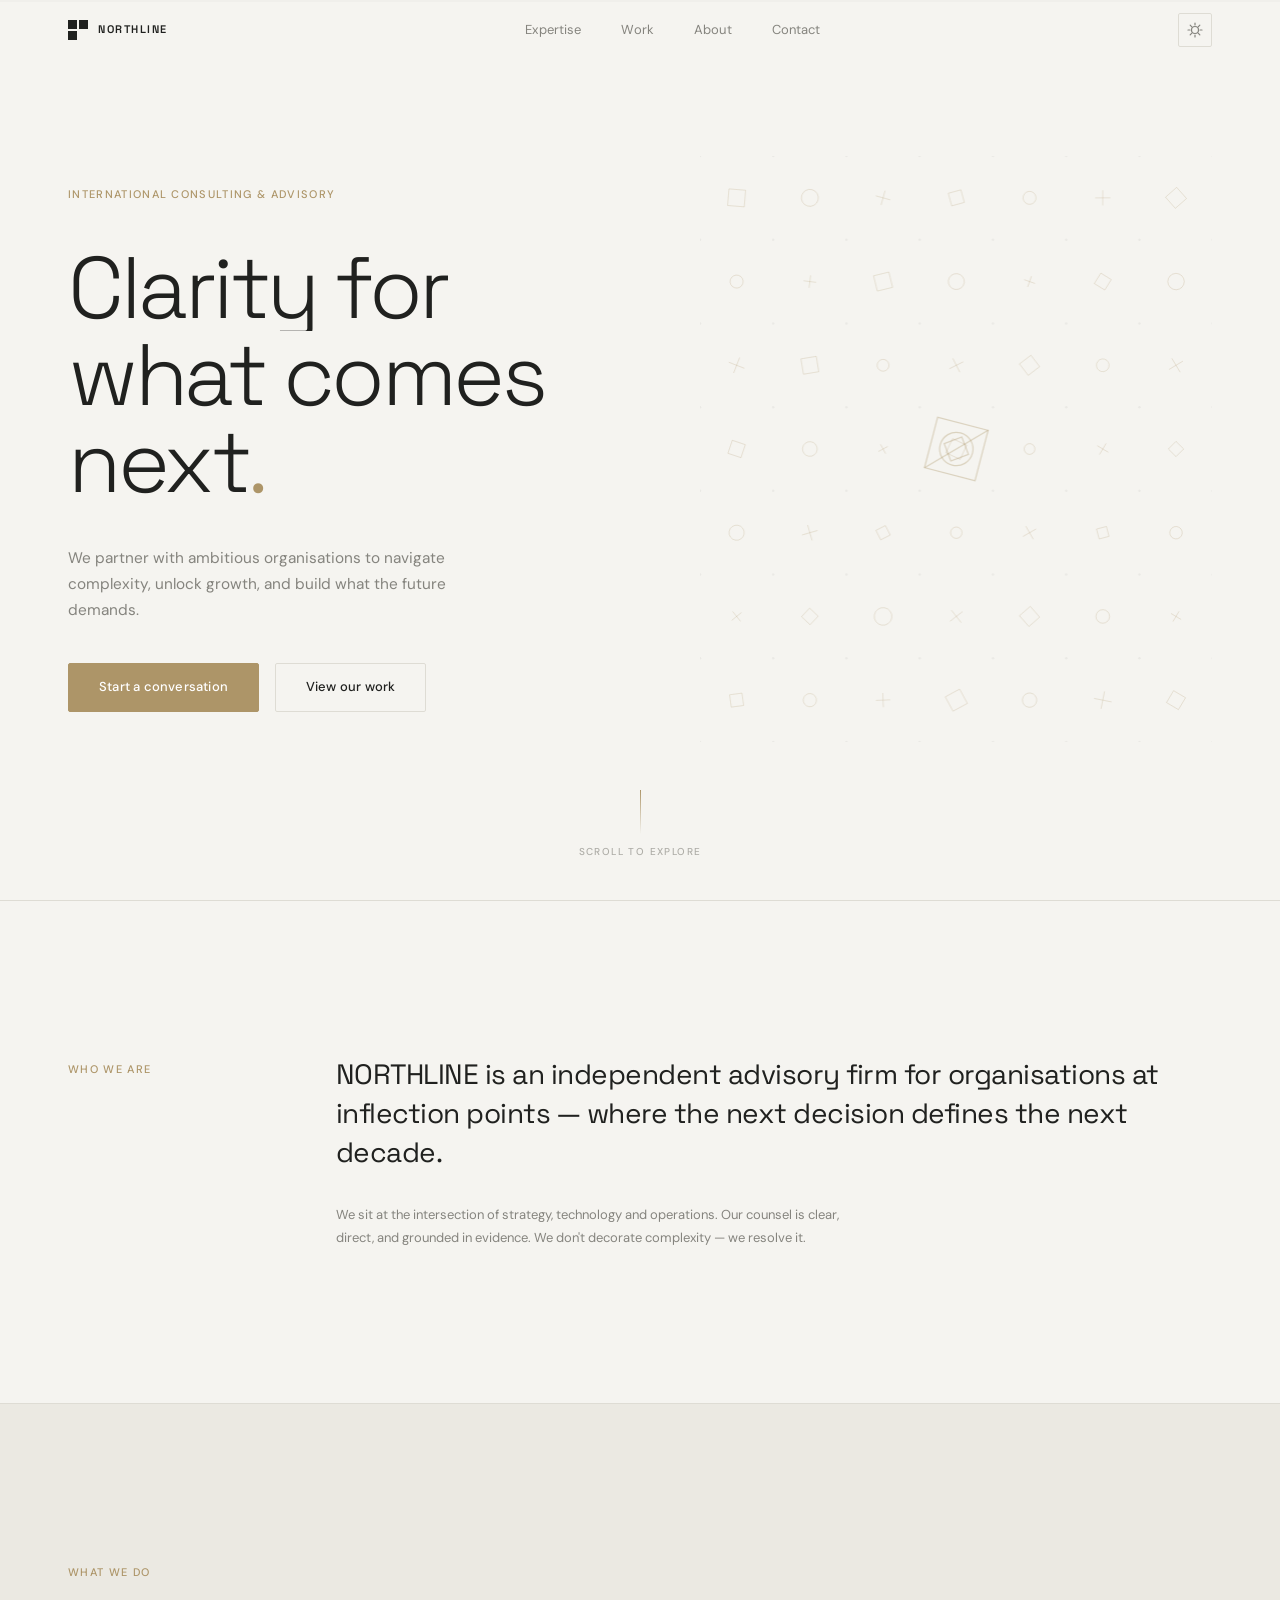
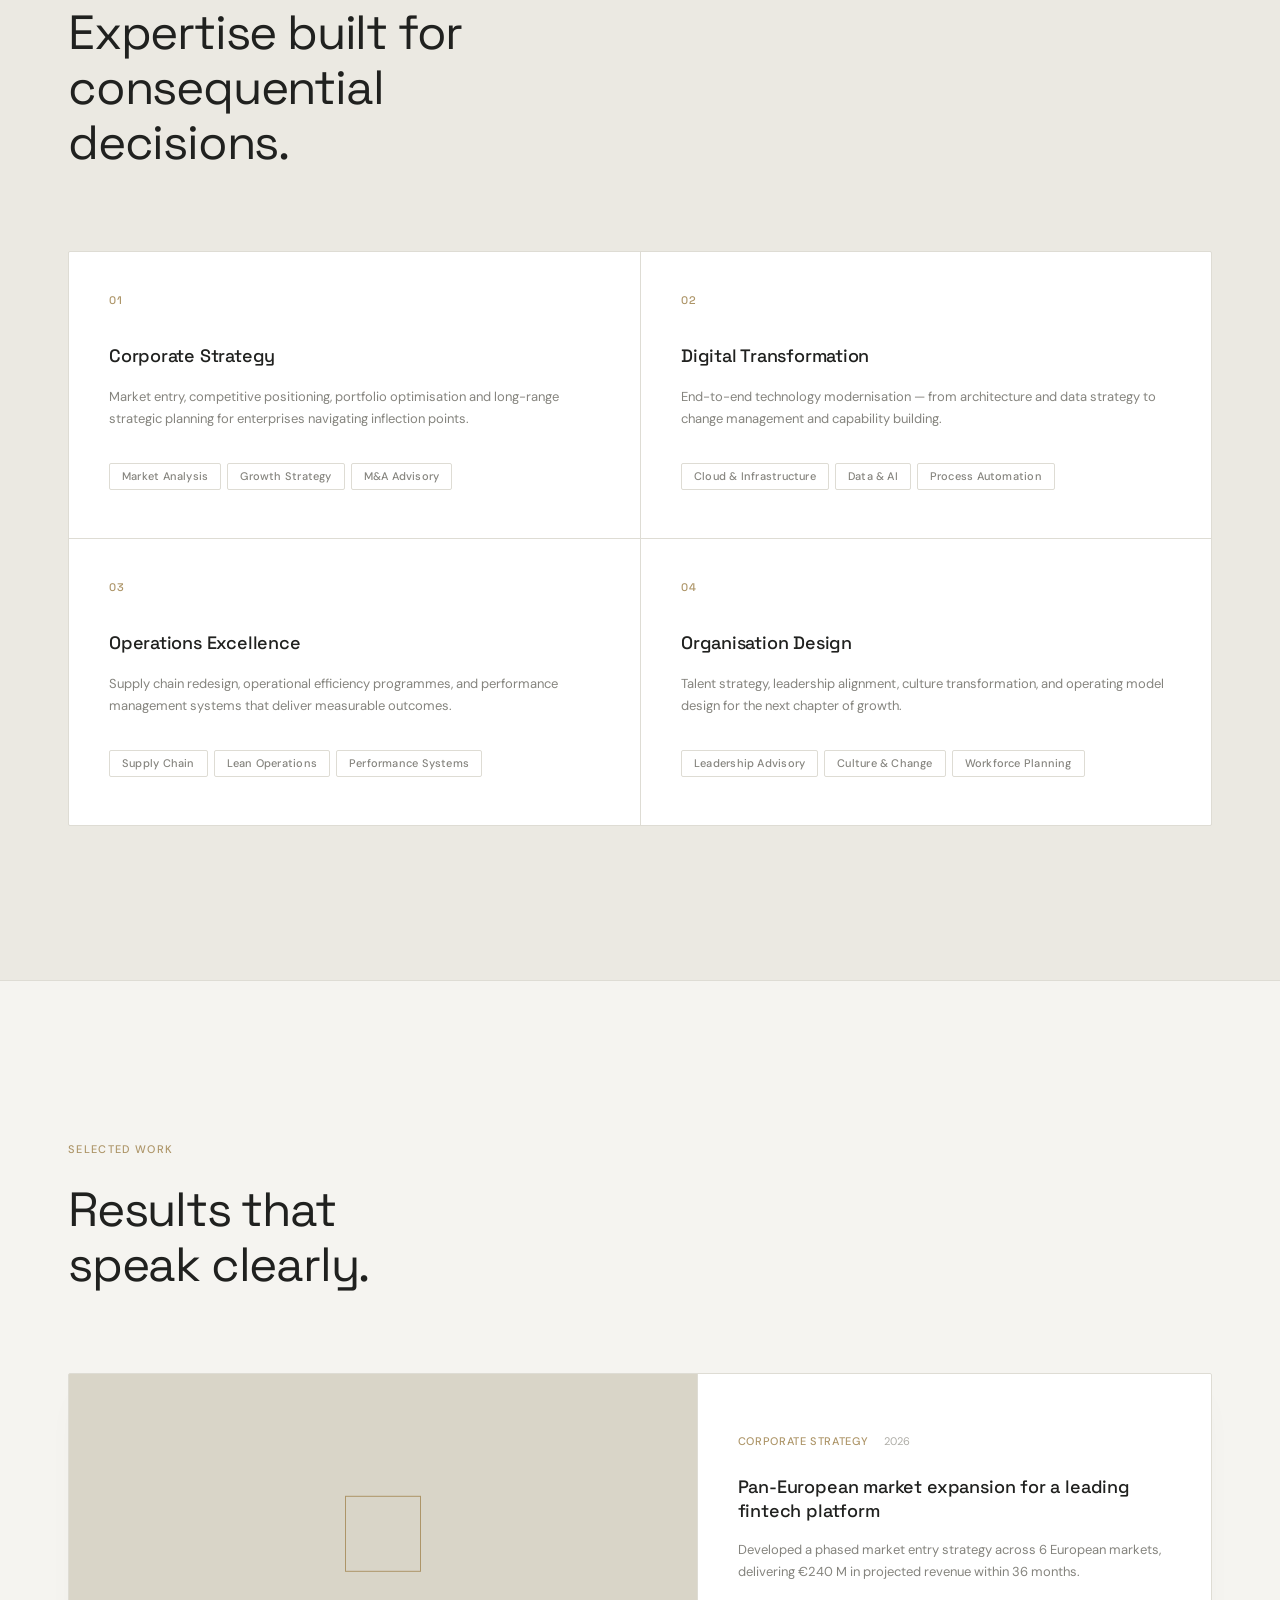
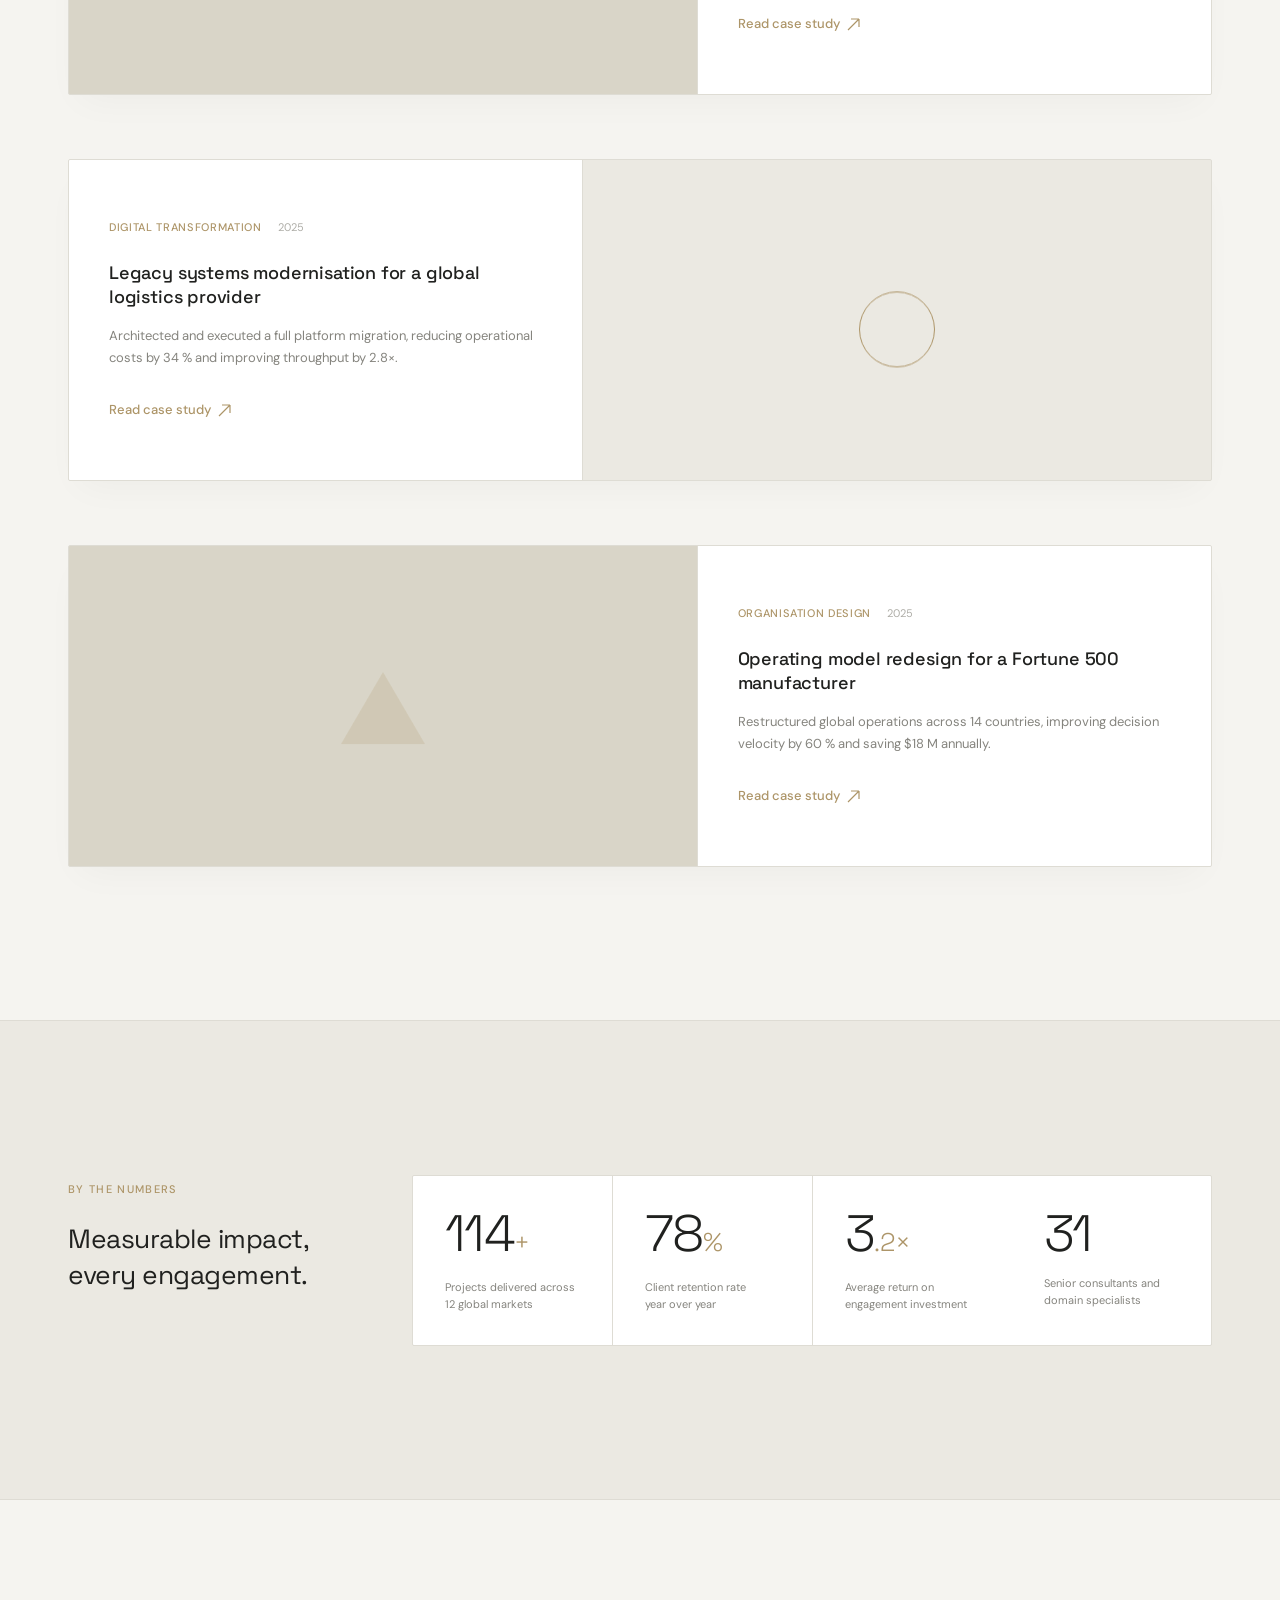
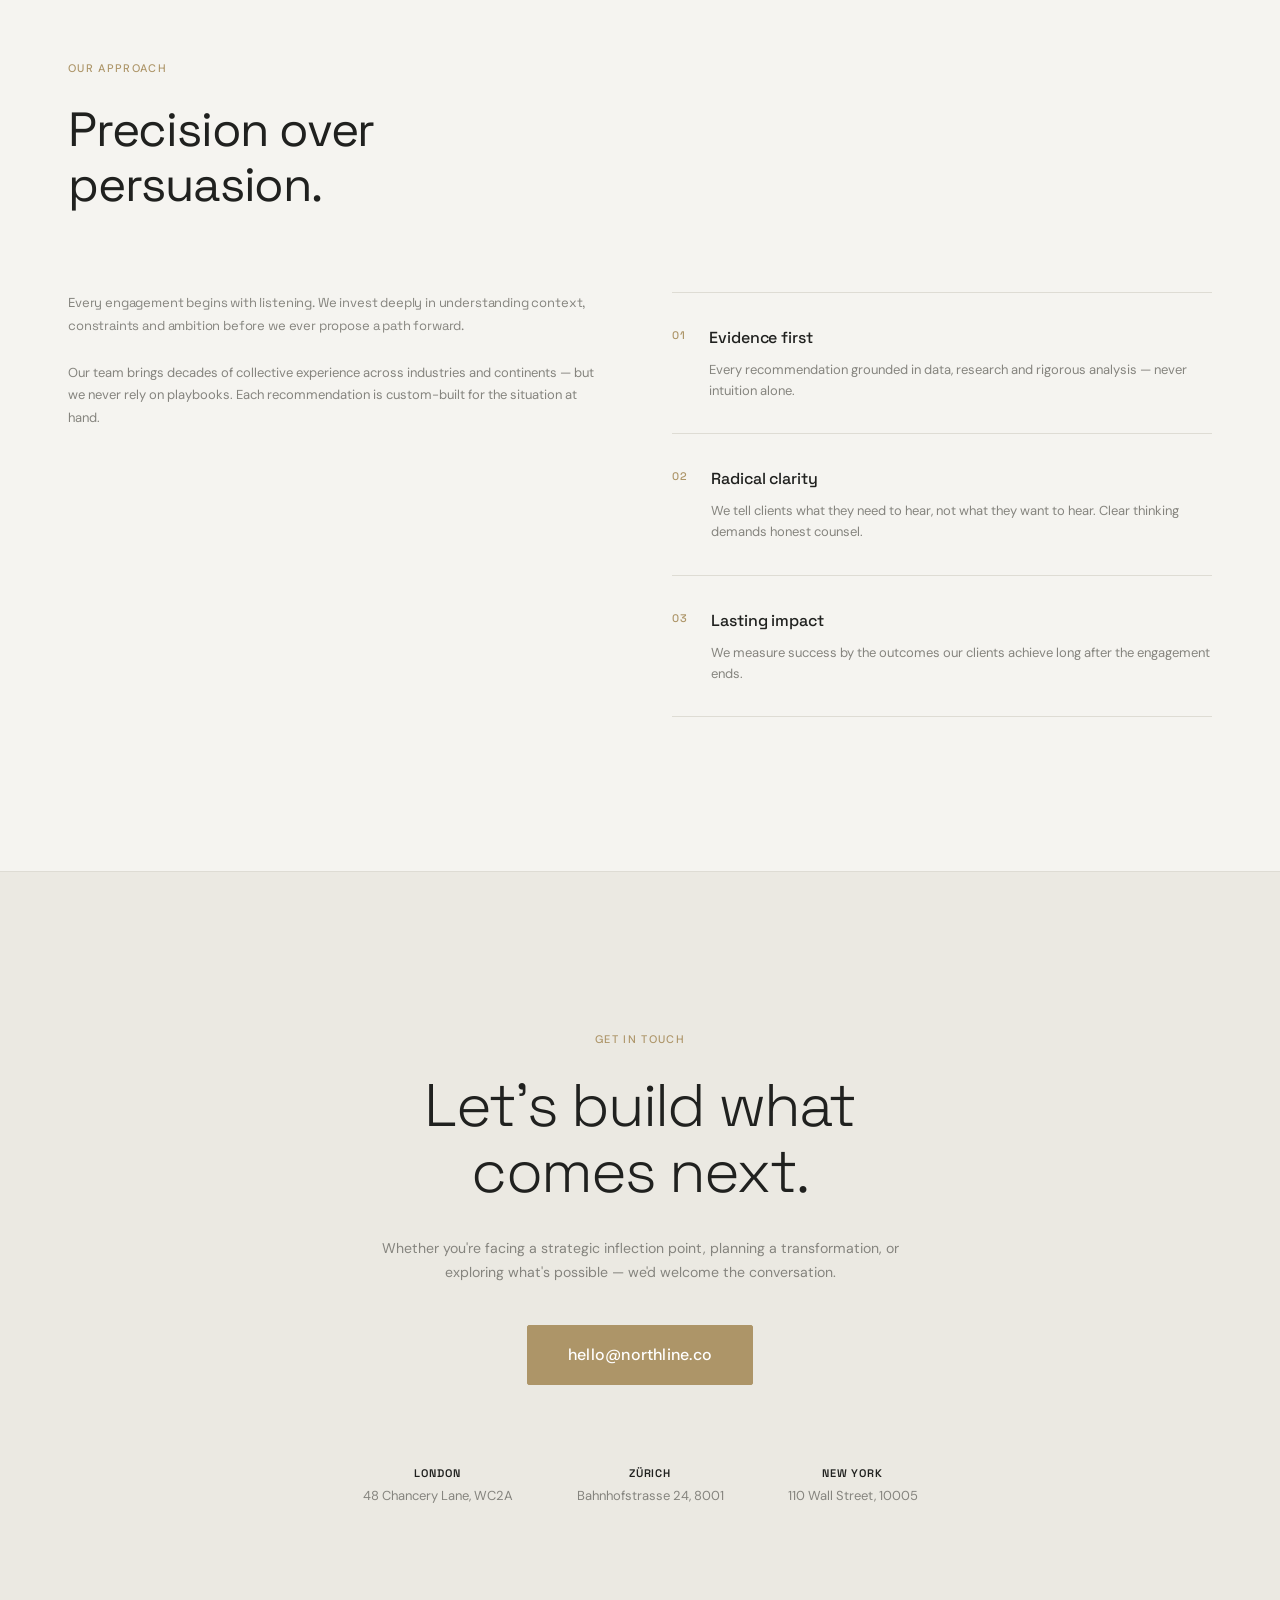
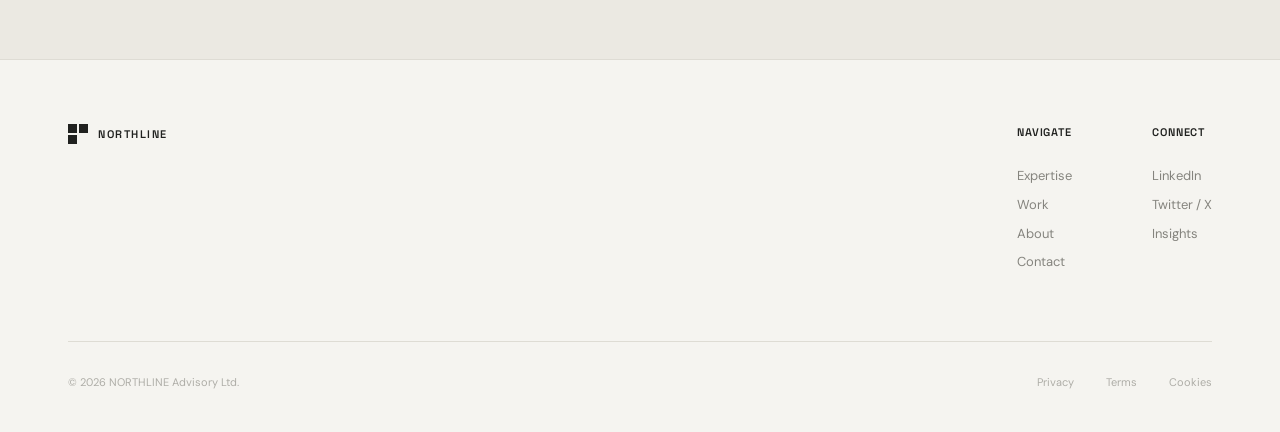
==== commit a7a93440: "feat: advanced interaction and motion design system - Staggered page load hero reveal - Magnetic CTA" ====
--- a/index.html
+++ b/index.html
@@ -5,6 +5,18 @@
   <meta name="viewport" content="width=device-width, initial-scale=1.0">
   <title>NORTHLINE — Clarity for what comes next.</title>
   <meta name="description" content="NORTHLINE is an international consulting agency delivering clarity, strategy, and transformation for forward-thinking organisations.">
+  
+  <!-- Prevent Theme Flash (FOUC) -->
+  <script>
+    (function () {
+      try {
+        var stored = localStorage.getItem('northline-theme');
+        var theme = stored || (window.matchMedia('(prefers-color-scheme: dark)').matches ? 'dark' : 'light');
+        document.documentElement.setAttribute('data-theme', theme);
+      } catch (e) {}
+    })();
+  </script>
+
   <link rel="preconnect" href="https://fonts.googleapis.com">
   <link rel="preconnect" href="https://fonts.gstatic.com" crossorigin>
   <link href="https://fonts.googleapis.com/css2?family=DM+Sans:ital,opsz,wght@0,9..40,300;0,9..40,400;0,9..40,500;1,9..40,300;1,9..40,400&family=Space+Grotesk:wght@300;400;500;600;700&display=swap" rel="stylesheet">
@@ -18,9 +30,9 @@
   <!-- ====================================================================
        NAVIGATION
        ==================================================================== -->
-  <header class="nav" role="banner">
+  <header class="nav" id="mainNav" role="banner">
     <div class="nav__inner">
-      <a href="#" class="nav__logo" aria-label="NORTHLINE Home">
+      <a href="#hero" class="nav__logo" aria-label="NORTHLINE Home">
         <svg class="nav__logo-mark" width="20" height="20" viewBox="0 0 20 20" fill="none" aria-hidden="true">
           <rect width="9" height="9" fill="currentColor"/>
           <rect x="11" width="9" height="9" fill="currentColor"/>
@@ -30,10 +42,10 @@
       </a>
 
       <nav class="nav__menu" aria-label="Main navigation">
-        <a href="#expertise" class="nav__link">Expertise</a>
-        <a href="#work" class="nav__link">Work</a>
-        <a href="#about" class="nav__link">About</a>
-        <a href="#contact" class="nav__link">Contact</a>
+        <a href="#expertise" class="nav__link" data-nav-link>Expertise</a>
+        <a href="#work" class="nav__link" data-nav-link>Work</a>
+        <a href="#about" class="nav__link" data-nav-link>About</a>
+        <a href="#contact" class="nav__link" data-nav-link>Contact</a>
       </nav>
 
       <div class="nav__right">
@@ -74,35 +86,37 @@
     <!-- ==================================================================
          HERO
          ================================================================== -->
-    <section class="hero">
+    <section class="hero" id="hero">
       <div class="hero__grid">
         <!-- Left: text -->
         <div class="hero__content">
-          <span class="hero__eyebrow reveal" data-reveal>International Consulting &amp; Advisory</span>
+          <span class="hero__eyebrow hero-reveal" data-hero-delay="0">International Consulting &amp; Advisory</span>
           <h1 class="hero__headline">
-            <span class="hero__headline-line reveal" data-reveal data-delay="1">Clarity for</span>
-            <span class="hero__headline-line reveal" data-reveal data-delay="2">what comes</span>
-            <span class="hero__headline-line hero__headline-line--accent reveal" data-reveal data-delay="3">next<span class="dot">.</span></span>
+            <span class="hero__headline-wrapper"><span class="hero__headline-line hero-reveal" data-hero-delay="1">Clarity for</span></span>
+            <span class="hero__headline-wrapper"><span class="hero__headline-line hero-reveal" data-hero-delay="2">what comes</span></span>
+            <span class="hero__headline-wrapper"><span class="hero__headline-line hero__headline-line--accent hero-reveal" data-hero-delay="3">next<span class="dot">.</span></span></span>
           </h1>
-          <p class="hero__sub reveal" data-reveal data-delay="4">
+          <p class="hero__sub hero-reveal" data-hero-delay="4">
             We partner with ambitious organisations to navigate complexity,
             unlock growth, and build what the future demands.
           </p>
-          <div class="hero__actions reveal" data-reveal data-delay="5">
-            <a href="#contact" class="btn btn--primary">Start a conversation</a>
-            <a href="#work" class="btn btn--outline">View our work</a>
+          <div class="hero__actions hero-reveal" data-hero-delay="5">
+            <a href="#contact" class="btn btn--primary magnetic-btn" data-magnetic><span class="btn__text">Start a conversation</span></a>
+            <a href="#work" class="btn btn--outline magnetic-btn" data-magnetic><span class="btn__text">View our work</span></a>
           </div>
         </div>
 
         <!-- Right: geometric visual -->
-        <div class="hero__visual" aria-hidden="true">
+        <div class="hero__visual" id="heroVisualContainer" aria-hidden="true">
           <canvas id="heroCanvas"></canvas>
         </div>
       </div>
 
-      <div class="hero__bottom reveal" data-reveal data-delay="6">
-        <span class="hero__scroll-line" aria-hidden="true"></span>
-        <span class="hero__scroll-label">Scroll to explore</span>
+      <div class="hero__bottom hero-reveal" data-hero-delay="6">
+        <a href="#intro" class="hero__scroll-link" aria-label="Scroll to exploration">
+          <span class="hero__scroll-line" aria-hidden="true"></span>
+          <span class="hero__scroll-label">Scroll to explore</span>
+        </a>
       </div>
     </section>
 
@@ -110,7 +124,7 @@
     <!-- ==================================================================
          INTRO
          ================================================================== -->
-    <section class="intro">
+    <section class="intro" id="intro">
       <div class="intro__inner">
         <div class="intro__col-label">
           <span class="section-label reveal" data-reveal>Who we are</span>
@@ -142,7 +156,7 @@
         </header>
 
         <div class="expertise__grid">
-          <article class="expertise__card reveal" data-reveal>
+          <article class="expertise__card reveal" data-reveal data-stagger="0">
             <span class="expertise__index">01</span>
             <h3 class="expertise__title">Corporate Strategy</h3>
             <p class="expertise__desc">
@@ -157,7 +171,7 @@
             </ul>
           </article>
 
-          <article class="expertise__card reveal" data-reveal data-delay="1">
+          <article class="expertise__card reveal" data-reveal data-stagger="1">
             <span class="expertise__index">02</span>
             <h3 class="expertise__title">Digital Transformation</h3>
             <p class="expertise__desc">
@@ -171,7 +185,7 @@
             </ul>
           </article>
 
-          <article class="expertise__card reveal" data-reveal data-delay="2">
+          <article class="expertise__card reveal" data-reveal data-stagger="2">
             <span class="expertise__index">03</span>
             <h3 class="expertise__title">Operations Excellence</h3>
             <p class="expertise__desc">
@@ -185,7 +199,7 @@
             </ul>
           </article>
 
-          <article class="expertise__card reveal" data-reveal data-delay="3">
+          <article class="expertise__card reveal" data-reveal data-stagger="3">
             <span class="expertise__index">04</span>
             <h3 class="expertise__title">Organisation Design</h3>
             <p class="expertise__desc">
@@ -217,9 +231,9 @@
 
         <div class="work__list">
           <!-- Project 1 -->
-          <article class="work__item reveal" data-reveal>
+          <article class="work__item reveal" data-reveal data-parallax-item>
             <div class="work__item-visual work__item-visual--1">
-              <div class="work__shape"></div>
+              <div class="work__shape" data-parallax-shape></div>
             </div>
             <div class="work__item-body">
               <div class="work__meta">
@@ -232,16 +246,16 @@
                 delivering €240 M in projected revenue within 36 months.
               </p>
               <a href="#" class="work__link">
-                Read case study
-                <svg width="13" height="13" viewBox="0 0 13 13" fill="none" aria-hidden="true"><path d="M1 12L12 1m0 0H4m8 0v8" stroke="currentColor" stroke-width="1.2"/></svg>
+                <span class="work__link-text">Read case study</span>
+                <svg class="work__link-arrow" width="13" height="13" viewBox="0 0 13 13" fill="none" aria-hidden="true"><path d="M1 12L12 1m0 0H4m8 0v8" stroke="currentColor" stroke-width="1.2"/></svg>
               </a>
             </div>
           </article>
 
           <!-- Project 2 -->
-          <article class="work__item work__item--reverse reveal" data-reveal data-delay="1">
+          <article class="work__item work__item--reverse reveal" data-reveal data-delay="1" data-parallax-item>
             <div class="work__item-visual work__item-visual--2">
-              <div class="work__shape"></div>
+              <div class="work__shape" data-parallax-shape></div>
             </div>
             <div class="work__item-body">
               <div class="work__meta">
@@ -254,16 +268,16 @@
                 operational costs by 34 % and improving throughput by 2.8×.
               </p>
               <a href="#" class="work__link">
-                Read case study
-                <svg width="13" height="13" viewBox="0 0 13 13" fill="none" aria-hidden="true"><path d="M1 12L12 1m0 0H4m8 0v8" stroke="currentColor" stroke-width="1.2"/></svg>
+                <span class="work__link-text">Read case study</span>
+                <svg class="work__link-arrow" width="13" height="13" viewBox="0 0 13 13" fill="none" aria-hidden="true"><path d="M1 12L12 1m0 0H4m8 0v8" stroke="currentColor" stroke-width="1.2"/></svg>
               </a>
             </div>
           </article>
 
           <!-- Project 3 -->
-          <article class="work__item reveal" data-reveal data-delay="2">
+          <article class="work__item reveal" data-reveal data-delay="2" data-parallax-item>
             <div class="work__item-visual work__item-visual--3">
-              <div class="work__shape"></div>
+              <div class="work__shape" data-parallax-shape></div>
             </div>
             <div class="work__item-body">
               <div class="work__meta">
@@ -276,8 +290,8 @@
                 decision velocity by 60 % and saving $18 M annually.
               </p>
               <a href="#" class="work__link">
-                Read case study
-                <svg width="13" height="13" viewBox="0 0 13 13" fill="none" aria-hidden="true"><path d="M1 12L12 1m0 0H4m8 0v8" stroke="currentColor" stroke-width="1.2"/></svg>
+                <span class="work__link-text">Read case study</span>
+                <svg class="work__link-arrow" width="13" height="13" viewBox="0 0 13 13" fill="none" aria-hidden="true"><path d="M1 12L12 1m0 0H4m8 0v8" stroke="currentColor" stroke-width="1.2"/></svg>
               </a>
             </div>
           </article>
@@ -298,19 +312,19 @@
           </p>
         </div>
         <div class="stats__grid">
-          <div class="stats__item reveal" data-reveal>
+          <div class="stats__item reveal" data-reveal data-stagger="0">
             <span class="stats__number" data-count="140">0</span><span class="stats__suffix">+</span>
             <span class="stats__label">Projects delivered across<br>12 global markets</span>
           </div>
-          <div class="stats__item reveal" data-reveal data-delay="1">
+          <div class="stats__item reveal" data-reveal data-delay="1" data-stagger="1">
             <span class="stats__number" data-count="96">0</span><span class="stats__suffix">%</span>
             <span class="stats__label">Client retention rate<br>year over year</span>
           </div>
-          <div class="stats__item reveal" data-reveal data-delay="2">
+          <div class="stats__item reveal" data-reveal data-delay="2" data-stagger="2">
             <span class="stats__number" data-count="4">0</span><span class="stats__suffix">.2×</span>
             <span class="stats__label">Average return on<br>engagement investment</span>
           </div>
-          <div class="stats__item reveal" data-reveal data-delay="3">
+          <div class="stats__item reveal" data-reveal data-delay="3" data-stagger="3">
             <span class="stats__number" data-count="38">0</span>
             <span class="stats__label">Senior consultants and<br>domain specialists</span>
           </div>
@@ -397,7 +411,7 @@
           the conversation.
         </p>
         <div class="contact__cta reveal" data-reveal data-delay="3">
-          <a href="mailto:hello@northline.co" class="btn btn--primary btn--lg">hello@northline.co</a>
+          <a href="mailto:hello@northline.co" class="btn btn--primary btn--lg magnetic-btn" data-magnetic><span class="btn__text">hello@northline.co</span></a>
         </div>
         <div class="contact__offices reveal" data-reveal data-delay="4">
           <div class="contact__office">
@@ -426,7 +440,7 @@
     <div class="footer__inner">
       <div class="footer__top">
         <div class="footer__brand">
-          <a href="#" class="nav__logo" aria-label="NORTHLINE Home">
+          <a href="#hero" class="nav__logo" aria-label="NORTHLINE Home">
             <svg class="nav__logo-mark" width="20" height="20" viewBox="0 0 20 20" fill="none" aria-hidden="true">
               <rect width="9" height="9" fill="currentColor"/>
               <rect x="11" width="9" height="9" fill="currentColor"/>
--- a/css/styles.css
+++ b/css/styles.css
@@ -1,5 +1,5 @@
 /* ==========================================================================
-   NORTHLINE — Ultra-Premium Minimalist Corporate Website
+   NORTHLINE — Advanced Interaction & Motion Design System
    Swiss Minimalism · Warm Porcelain & Champagne Gold
    Typography: Space Grotesk + DM Sans
    ========================================================================== */
@@ -8,7 +8,7 @@
    0. Custom Properties
    -------------------------------------------------------------------------- */
 :root {
-  /* ── Light palette ── */
+  /* ── Light palette (Warm Porcelain & Champagne Gold) ── */
   --bg:            #F5F4F0;
   --bg-secondary:  #EBE9E2;
   --surface:       #FFFFFF;
@@ -19,25 +19,29 @@
   --accent-hover:  #9A8359;
   --accent-10:     rgba(173, 149, 104, .10);
   --accent-20:     rgba(173, 149, 104, .20);
+  --accent-30:     rgba(173, 149, 104, .30);
   --border:        #DEDCD4;
   --border-light:  #E8E6DF;
-  --nav-bg:        rgba(245, 244, 240, .88);
+  --nav-bg:        rgba(245, 244, 240, 0);
+  --nav-bg-scrolled: rgba(245, 244, 240, .88);
   --card-bg:       #FFFFFF;
   --card-hover:    #FAF9F6;
   --overlay:       rgba(245, 244, 240, .96);
+  --card-shadow:   0 16px 36px -12px rgba(32, 33, 31, 0.04);
+  --card-shadow-hover: 0 24px 48px -12px rgba(32, 33, 31, 0.08);
 
   /* ── Typography ── */
   --f-heading: 'Space Grotesk', system-ui, -apple-system, sans-serif;
   --f-body:    'DM Sans', system-ui, -apple-system, sans-serif;
 
   /* ── Type scale ── */
-  --ts-xs:   .6875rem;   /* 11 */
-  --ts-sm:   .8125rem;   /* 13 */
-  --ts-base: 1rem;       /* 16 */
-  --ts-lg:   1.125rem;   /* 18 */
-  --ts-xl:   1.3125rem;  /* 21 */
-  --ts-2xl:  1.75rem;    /* 28 */
-  --ts-3xl:  2.25rem;    /* 36 */
+  --ts-xs:   .6875rem;   /* 11px */
+  --ts-sm:   .8125rem;   /* 13px */
+  --ts-base: 1rem;       /* 16px */
+  --ts-lg:   1.125rem;   /* 18px */
+  --ts-xl:   1.3125rem;  /* 21px */
+  --ts-2xl:  1.75rem;    /* 28px */
+  --ts-3xl:  2.25rem;    /* 36px */
   --ts-hero: clamp(3.25rem, 6.8vw, 7rem);
 
   /* ── Spacing ── */
@@ -61,18 +65,20 @@
   --narrow:     880px;
   --gutter:     clamp(1.25rem, 4vw, 3rem);
 
-  /* ── Motion ── */
-  --ease:      cubic-bezier(.16, 1, .3, 1);
-  --ease-in:   cubic-bezier(.76, 0, .24, 1);
-  --dur-fast:  .18s;
-  --dur-base:  .5s;
-  --dur-slow:  .8s;
+  /* ── Sophisticated Motion Easing ── */
+  --ease:        cubic-bezier(.16, 1, .3, 1);
+  --ease-in:     cubic-bezier(.76, 0, .24, 1);
+  --ease-spring: cubic-bezier(.34, 1.56, .64, 1);
+  --dur-fast:    .2s;
+  --dur-base:    .45s;
+  --dur-slow:    .85s;
+  --dur-reveal:  1.1s;
 
   /* ── Misc ── */
   --radius: 2px;
 }
 
-/* ── Dark palette ── */
+/* ── Dark palette (Rich Obsidian & Champagne Gold) ── */
 [data-theme="dark"] {
   --bg:            #151615;
   --bg-secondary:  #20211F;
@@ -84,12 +90,16 @@
   --accent-hover:  #D4BE92;
   --accent-10:     rgba(197, 173, 125, .10);
   --accent-20:     rgba(197, 173, 125, .18);
+  --accent-30:     rgba(197, 173, 125, .28);
   --border:        #34342F;
   --border-light:  #2A2A26;
-  --nav-bg:        rgba(21, 22, 21, .88);
+  --nav-bg:        rgba(21, 22, 21, 0);
+  --nav-bg-scrolled: rgba(21, 22, 21, .88);
   --card-bg:       #1C1D1B;
   --card-hover:    #242523;
   --overlay:       rgba(21, 22, 21, .96);
+  --card-shadow:   0 16px 36px -12px rgba(0, 0, 0, 0.3);
+  --card-shadow-hover: 0 24px 48px -12px rgba(0, 0, 0, 0.5);
 }
 
 
@@ -110,6 +120,7 @@
     animation-duration:    0.01ms !important;
     animation-iteration-count: 1 !important;
     transition-duration:   0.01ms !important;
+    scroll-behavior:       auto !important;
   }
 }
 
@@ -123,7 +134,6 @@
   -webkit-font-smoothing: antialiased;
   -moz-osx-font-smoothing: grayscale;
   overflow-x: hidden;
-  /* smooth theme transition */
   transition: background var(--dur-base) ease, color var(--dur-base) ease;
 }
 
@@ -143,28 +153,40 @@
 
 
 /* --------------------------------------------------------------------------
-   2. Scroll Progress
+   2. Refined Scroll Progress Bar
    -------------------------------------------------------------------------- */
 .scroll-progress {
   position: fixed; top: 0; left: 0; width: 100%; height: 2px;
   z-index: 1000; pointer-events: none;
+  background: rgba(0, 0, 0, 0.02);
 }
 .scroll-progress__bar {
   height: 100%; width: 0%;
-  background: var(--accent);
+  background: linear-gradient(90deg, var(--accent), var(--accent-hover));
+  box-shadow: 0 0 10px var(--accent-30);
   transition: width .08s linear;
 }
 
 
 /* --------------------------------------------------------------------------
-   3. Navigation
+   3. Interactive Navigation
    -------------------------------------------------------------------------- */
 .nav {
   position: fixed; top: 0; left: 0; width: 100%; z-index: 900;
   background: var(--nav-bg);
-  backdrop-filter: blur(20px); -webkit-backdrop-filter: blur(20px);
-  border-bottom: 1px solid var(--border-light);
-  transition: background var(--dur-base) ease, border-color var(--dur-base) ease;
+  border-bottom: 1px solid transparent;
+  transition:
+    background var(--dur-base) var(--ease),
+    border-color var(--dur-base) var(--ease),
+    backdrop-filter var(--dur-base) var(--ease),
+    padding var(--dur-base) var(--ease);
+}
+
+.nav--scrolled {
+  background: var(--nav-bg-scrolled);
+  backdrop-filter: blur(20px);
+  -webkit-backdrop-filter: blur(20px);
+  border-bottom-color: var(--border-light);
 }
 
 .nav__inner {
@@ -179,12 +201,21 @@
   font-family: var(--f-heading); font-weight: 600;
   font-size: var(--ts-xs); letter-spacing: .14em;
   text-transform: uppercase;
-  transition: opacity var(--dur-fast) ease;
-}
-.nav__logo:hover { opacity: .65; }
-.nav__logo-mark { flex-shrink: 0; }
-
-/* Menu links */
+  transition: opacity var(--dur-fast) ease, transform var(--dur-fast) var(--ease);
+}
+.nav__logo:hover {
+  opacity: .75;
+  transform: translateX(1px);
+}
+.nav__logo-mark {
+  flex-shrink: 0;
+  transition: transform var(--dur-base) var(--ease);
+}
+.nav__logo:hover .nav__logo-mark {
+  transform: rotate(90deg);
+}
+
+/* Menu links with active indicators */
 .nav__menu {
   display: flex; align-items: center; gap: var(--sp-10);
 }
@@ -192,15 +223,27 @@
 .nav__link {
   font-size: var(--ts-sm); font-weight: 400; color: var(--text-2);
   letter-spacing: .01em; position: relative;
+  padding: 4px 0;
   transition: color var(--dur-fast) ease;
 }
+
 .nav__link::after {
-  content: ''; position: absolute; bottom: -3px; left: 0;
-  width: 0; height: 1px; background: var(--accent);
+  content: ''; position: absolute; bottom: 0; left: 0;
+  width: 0; height: 1.5px; background: var(--accent);
   transition: width var(--dur-base) var(--ease);
 }
+
 .nav__link:hover { color: var(--text-1); }
 .nav__link:hover::after { width: 100%; }
+
+/* Active navigation state */
+.nav__link.is-active {
+  color: var(--text-1);
+  font-weight: 500;
+}
+.nav__link.is-active::after {
+  width: 100%;
+}
 
 /* Right actions */
 .nav__right { display: flex; align-items: center; gap: var(--sp-4); }
@@ -210,9 +253,13 @@
   width: 34px; height: 34px; display: grid; place-items: center;
   border: 1px solid var(--border); border-radius: var(--radius);
   color: var(--text-2);
-  transition: color var(--dur-fast) ease, border-color var(--dur-fast) ease;
-}
-.theme-toggle:hover { color: var(--text-1); border-color: var(--accent); }
+  transition: color var(--dur-fast) ease, border-color var(--dur-fast) ease, transform var(--dur-fast) var(--ease);
+}
+.theme-toggle:hover {
+  color: var(--text-1);
+  border-color: var(--accent);
+  transform: scale(1.05);
+}
 
 .theme-toggle__moon { display: none; }
 [data-theme="dark"] .theme-toggle__sun  { display: none; }
@@ -223,7 +270,10 @@
   display: none; flex-direction: column; justify-content: center; align-items: center;
   width: 34px; height: 34px; gap: 5px;
   border: 1px solid var(--border); border-radius: var(--radius);
-}
+  transition: border-color var(--dur-fast) ease;
+}
+.nav__burger:hover { border-color: var(--accent); }
+
 .nav__burger-line {
   width: 15px; height: 1.5px; background: var(--text-1);
   transition: transform var(--dur-base) var(--ease), opacity .15s ease;
@@ -243,6 +293,8 @@
 .mobile-menu {
   position: fixed; inset: 0; z-index: 850;
   background: var(--overlay);
+  backdrop-filter: blur(24px);
+  -webkit-backdrop-filter: blur(24px);
   display: flex; flex-direction: column; justify-content: center;
   padding: var(--sp-16) var(--gutter);
   opacity: 0; visibility: hidden;
@@ -257,14 +309,14 @@
   font-size: clamp(2rem, 7vw, 3.5rem);
   font-weight: 400; letter-spacing: -.025em;
   color: var(--text-1);
-  opacity: 0; transform: translateY(16px);
+  opacity: 0; transform: translateY(20px);
   transition: opacity var(--dur-base) var(--ease), transform var(--dur-base) var(--ease), color var(--dur-fast) ease;
 }
 .mobile-menu.is-open .mobile-menu__link { opacity: 1; transform: none; }
-.mobile-menu.is-open .mobile-menu__link:nth-child(1) { transition-delay: .06s; }
-.mobile-menu.is-open .mobile-menu__link:nth-child(2) { transition-delay: .12s; }
-.mobile-menu.is-open .mobile-menu__link:nth-child(3) { transition-delay: .18s; }
-.mobile-menu.is-open .mobile-menu__link:nth-child(4) { transition-delay: .24s; }
+.mobile-menu.is-open .mobile-menu__link:nth-child(1) { transition-delay: .08s; }
+.mobile-menu.is-open .mobile-menu__link:nth-child(2) { transition-delay: .15s; }
+.mobile-menu.is-open .mobile-menu__link:nth-child(3) { transition-delay: .22s; }
+.mobile-menu.is-open .mobile-menu__link:nth-child(4) { transition-delay: .29s; }
 .mobile-menu__link:hover { color: var(--accent); }
 
 .mobile-menu__foot {
@@ -277,15 +329,27 @@
 
 
 /* --------------------------------------------------------------------------
-   5. Buttons
+   5. Buttons & Magnetic Micro-interactions
    -------------------------------------------------------------------------- */
 .btn {
   display: inline-flex; align-items: center; justify-content: center;
   font-family: var(--f-body); font-size: var(--ts-sm); font-weight: 500;
   letter-spacing: .015em; padding: 13px 30px;
   border-radius: var(--radius);
-  transition: all var(--dur-fast) ease;
+  position: relative;
+  transition:
+    background var(--dur-fast) ease,
+    border-color var(--dur-fast) ease,
+    color var(--dur-fast) ease,
+    box-shadow var(--dur-fast) ease;
   white-space: nowrap;
+  user-select: none;
+}
+
+.btn__text {
+  display: inline-block;
+  pointer-events: none;
+  transition: transform var(--dur-fast) var(--ease);
 }
 
 .btn--primary {
@@ -293,6 +357,7 @@
 }
 .btn--primary:hover {
   background: var(--accent-hover); border-color: var(--accent-hover);
+  box-shadow: 0 4px 18px var(--accent-30);
 }
 
 .btn--outline {
@@ -300,6 +365,7 @@
 }
 .btn--outline:hover {
   border-color: var(--accent); color: var(--accent);
+  background: var(--accent-10);
 }
 
 .btn--lg { padding: 16px 40px; font-size: var(--ts-base); }
@@ -329,12 +395,17 @@
   font-size: var(--ts-xs); font-weight: 500; letter-spacing: .02em;
   padding: 4px 12px; border: 1px solid var(--border);
   border-radius: var(--radius); color: var(--text-2);
-  transition: border-color var(--dur-fast) ease, color var(--dur-fast) ease;
-}
-
-
-/* --------------------------------------------------------------------------
-   7. Hero
+  transition: border-color var(--dur-fast) ease, color var(--dur-fast) ease, transform var(--dur-fast) var(--ease);
+}
+.tag-list li:hover {
+  border-color: var(--accent);
+  color: var(--text-1);
+  transform: translateY(-1px);
+}
+
+
+/* --------------------------------------------------------------------------
+   7. Hero Section & Initial Staggered Reveal
    -------------------------------------------------------------------------- */
 .hero {
   position: relative; min-height: 100vh; min-height: 100dvh;
@@ -350,7 +421,28 @@
   gap: var(--sp-16);
 }
 
-/* Text */
+/* Hero reveal animation system */
+.hero-reveal {
+  opacity: 0;
+  transform: translateY(32px);
+  transition: opacity var(--dur-reveal) var(--ease), transform var(--dur-reveal) var(--ease);
+  will-change: transform, opacity;
+}
+
+.hero__headline-wrapper {
+  display: block;
+  overflow: hidden;
+  line-height: 1.0;
+}
+
+.is-loaded .hero-reveal[data-hero-delay="0"] { opacity: 1; transform: translateY(0); transition-delay: .05s; }
+.is-loaded .hero-reveal[data-hero-delay="1"] { opacity: 1; transform: translateY(0); transition-delay: .15s; }
+.is-loaded .hero-reveal[data-hero-delay="2"] { opacity: 1; transform: translateY(0); transition-delay: .26s; }
+.is-loaded .hero-reveal[data-hero-delay="3"] { opacity: 1; transform: translateY(0); transition-delay: .37s; }
+.is-loaded .hero-reveal[data-hero-delay="4"] { opacity: 1; transform: translateY(0); transition-delay: .50s; }
+.is-loaded .hero-reveal[data-hero-delay="5"] { opacity: 1; transform: translateY(0); transition-delay: .62s; }
+.is-loaded .hero-reveal[data-hero-delay="6"] { opacity: 1; transform: translateY(0); transition-delay: .74s; }
+
 .hero__eyebrow {
   font-size: var(--ts-xs); font-weight: 500;
   letter-spacing: .12em; text-transform: uppercase;
@@ -386,11 +478,13 @@
   display: flex; align-items: center; gap: var(--sp-4); flex-wrap: wrap;
 }
 
-/* Canvas visual */
+/* Canvas visual container with smooth parallax */
 .hero__visual {
   position: relative; display: flex;
   align-items: center; justify-content: center;
   height: 100%; min-height: 440px;
+  will-change: transform;
+  transition: transform .1s cubic-bezier(0.2, 0.9, 0.3, 1);
 }
 
 #heroCanvas {
@@ -402,6 +496,11 @@
   display: flex; flex-direction: column; align-items: center;
   gap: 10px; padding-bottom: var(--sp-10);
 }
+.hero__scroll-link {
+  display: flex; flex-direction: column; align-items: center;
+  gap: 10px;
+  cursor: pointer;
+}
 .hero__scroll-line {
   width: 1px; height: 44px;
   background: linear-gradient(to bottom, var(--accent), transparent);
@@ -415,11 +514,15 @@
   font-size: .625rem; font-weight: 500;
   letter-spacing: .14em; text-transform: uppercase;
   color: var(--text-3);
-}
-
-
-/* --------------------------------------------------------------------------
-   8. Intro
+  transition: color var(--dur-fast) ease;
+}
+.hero__scroll-link:hover .hero__scroll-label {
+  color: var(--text-1);
+}
+
+
+/* --------------------------------------------------------------------------
+   8. Intro Section
    -------------------------------------------------------------------------- */
 .intro {
   padding: var(--sp-section) 0;
@@ -447,7 +550,7 @@
 
 
 /* --------------------------------------------------------------------------
-   9. Expertise
+   9. Expertise Section & Card Stagger
    -------------------------------------------------------------------------- */
 .expertise {
   padding: var(--sp-section) 0;
@@ -474,14 +577,27 @@
 .expertise__card {
   background: var(--card-bg); padding: var(--sp-10) var(--sp-10) var(--sp-12);
   display: flex; flex-direction: column;
-  transition: background var(--dur-fast) ease;
-}
-.expertise__card:hover { background: var(--card-hover); }
+  position: relative;
+  transition:
+    background var(--dur-fast) ease,
+    transform var(--dur-base) var(--ease),
+    box-shadow var(--dur-base) var(--ease);
+}
+.expertise__card:hover {
+  background: var(--card-hover);
+  transform: translateY(-4px);
+  z-index: 2;
+  box-shadow: var(--card-shadow-hover);
+}
 
 .expertise__index {
   font-family: var(--f-heading); font-size: var(--ts-xs);
   font-weight: 500; color: var(--accent);
   letter-spacing: .06em; margin-bottom: var(--sp-8);
+  transition: transform var(--dur-fast) var(--ease);
+}
+.expertise__card:hover .expertise__index {
+  transform: translateX(2px);
 }
 
 .expertise__title {
@@ -501,7 +617,7 @@
 
 
 /* --------------------------------------------------------------------------
-   10. Selected Work
+   10. Selected Work & Image Parallax
    -------------------------------------------------------------------------- */
 .work {
   padding: var(--sp-section) 0;
@@ -518,12 +634,23 @@
   display: flex; flex-direction: column; gap: var(--sp-16);
 }
 
-/* Individual project item — asymmetric two-column */
+/* Individual project item */
 .work__item {
   display: grid; grid-template-columns: .55fr .45fr;
   gap: 1px; background: var(--border);
   border: 1px solid var(--border); border-radius: var(--radius);
   overflow: hidden;
+  box-shadow: var(--card-shadow);
+  transition:
+    transform var(--dur-base) var(--ease),
+    box-shadow var(--dur-base) var(--ease),
+    border-color var(--dur-base) var(--ease);
+}
+
+.work__item:hover {
+  transform: translateY(-4px);
+  box-shadow: var(--card-shadow-hover);
+  border-color: var(--accent-30);
 }
 
 .work__item--reverse { grid-template-columns: .45fr .55fr; }
@@ -541,6 +668,7 @@
 .work__item-visual--3 { background: var(--accent-10); }
 
 .work__shape {
+  will-change: transform;
   transition: transform var(--dur-slow) var(--ease);
 }
 .work__item-visual--1 .work__shape {
@@ -594,20 +722,24 @@
   margin-bottom: var(--sp-8);
 }
 
+/* Custom Animated Arrow Icon */
 .work__link {
   display: inline-flex; align-items: center; gap: 7px;
   font-size: var(--ts-sm); font-weight: 500; color: var(--accent);
   transition: gap var(--dur-base) var(--ease);
 }
 .work__link:hover { gap: 12px; }
-.work__link svg {
+
+.work__link-arrow {
   transition: transform var(--dur-base) var(--ease);
 }
-.work__link:hover svg { transform: translate(2px, -2px); }
-
-
-/* --------------------------------------------------------------------------
-   11. Statistics
+.work__link:hover .work__link-arrow {
+  transform: translate(3px, -3px);
+}
+
+
+/* --------------------------------------------------------------------------
+   11. Statistics Section
    -------------------------------------------------------------------------- */
 .stats {
   padding: var(--sp-section) 0;
@@ -637,9 +769,12 @@
 
 .stats__item {
   background: var(--card-bg); padding: var(--sp-8);
-  transition: background var(--dur-fast) ease;
-}
-.stats__item:hover { background: var(--card-hover); }
+  transition: background var(--dur-fast) ease, transform var(--dur-base) var(--ease);
+}
+.stats__item:hover {
+  background: var(--card-hover);
+  transform: translateY(-2px);
+}
 
 .stats__number {
   font-family: var(--f-heading);
@@ -662,7 +797,7 @@
 
 
 /* --------------------------------------------------------------------------
-   12. About
+   12. About Section
    -------------------------------------------------------------------------- */
 .about {
   padding: var(--sp-section) 0;
@@ -700,6 +835,10 @@
   display: flex; gap: var(--sp-6);
   padding: var(--sp-8) 0;
   border-top: 1px solid var(--border);
+  transition: transform var(--dur-fast) var(--ease);
+}
+.about__principle:hover {
+  transform: translateX(4px);
 }
 .about__principle:last-child { border-bottom: 1px solid var(--border); }
 
@@ -722,7 +861,7 @@
 
 
 /* --------------------------------------------------------------------------
-   13. Contact CTA
+   13. Contact CTA Section
    -------------------------------------------------------------------------- */
 .contact {
   padding: var(--sp-section) 0;
@@ -758,6 +897,10 @@
 
 .contact__office {
   display: flex; flex-direction: column; gap: 3px;
+  transition: transform var(--dur-fast) var(--ease);
+}
+.contact__office:hover {
+  transform: translateY(-2px);
 }
 .contact__office-city {
   font-family: var(--f-heading); font-size: var(--ts-xs);
@@ -804,9 +947,14 @@
 .footer__col a {
   font-size: var(--ts-sm); color: var(--text-2);
   padding: var(--sp-1) 0;
-  transition: color var(--dur-fast) ease;
-}
-.footer__col a:hover { color: var(--text-1); }
+  position: relative;
+  transition: color var(--dur-fast) ease, transform var(--dur-fast) var(--ease);
+  display: inline-block;
+}
+.footer__col a:hover {
+  color: var(--text-1);
+  transform: translateX(2px);
+}
 
 .footer__bottom {
   display: flex; justify-content: space-between; align-items: center;
@@ -824,15 +972,17 @@
 
 
 /* --------------------------------------------------------------------------
-   15. Reveal System
+   15. Scroll Reveal System & Stagger
    -------------------------------------------------------------------------- */
 .reveal {
   opacity: 0;
-  transform: translateY(24px);
+  transform: translateY(28px);
   transition:
     opacity var(--dur-slow) var(--ease),
     transform var(--dur-slow) var(--ease);
-}
+  will-change: transform, opacity;
+}
+
 .reveal[data-delay="1"] { transition-delay: .08s; }
 .reveal[data-delay="2"] { transition-delay: .16s; }
 .reveal[data-delay="3"] { transition-delay: .24s; }
@@ -840,17 +990,27 @@
 .reveal[data-delay="5"] { transition-delay: .40s; }
 .reveal[data-delay="6"] { transition-delay: .48s; }
 
+/* Grid Stagger Delays */
+.reveal[data-stagger="0"] { transition-delay: 0s; }
+.reveal[data-stagger="1"] { transition-delay: .12s; }
+.reveal[data-stagger="2"] { transition-delay: .24s; }
+.reveal[data-stagger="3"] { transition-delay: .36s; }
+
 .reveal.is-visible {
   opacity: 1; transform: translateY(0);
 }
 
 @media (prefers-reduced-motion: reduce) {
-  .reveal { opacity: 1; transform: none; transition: none; }
-}
-
-
-/* --------------------------------------------------------------------------
-   16. Responsive — Tablet  (≤ 1024)
+  .reveal, .hero-reveal {
+    opacity: 1 !important;
+    transform: none !important;
+    transition: none !important;
+  }
+}
+
+
+/* --------------------------------------------------------------------------
+   16. Responsive — Tablet (≤ 1024px)
    -------------------------------------------------------------------------- */
 @media (max-width: 1024px) {
   .hero__grid {
@@ -876,7 +1036,7 @@
 
 
 /* --------------------------------------------------------------------------
-   17. Responsive — Mobile  (≤ 768)
+   17. Responsive — Mobile (≤ 768px)
    -------------------------------------------------------------------------- */
 @media (max-width: 768px) {
   .nav__menu  { display: none; }
@@ -896,6 +1056,7 @@
   .contact__offices { flex-direction: column; gap: var(--sp-8); }
 
   .footer__top { flex-direction: column; gap: var(--sp-10); }
+  .footer__nav { gap: var(--sp-12); }
   .footer__bottom {
     flex-direction: column; align-items: flex-start; gap: var(--sp-4);
   }
@@ -903,7 +1064,7 @@
 
 
 /* --------------------------------------------------------------------------
-   18. Responsive — Small  (≤ 480)
+   18. Responsive — Small (≤ 480px)
    -------------------------------------------------------------------------- */
 @media (max-width: 480px) {
   .stats__grid { grid-template-columns: 1fr; }
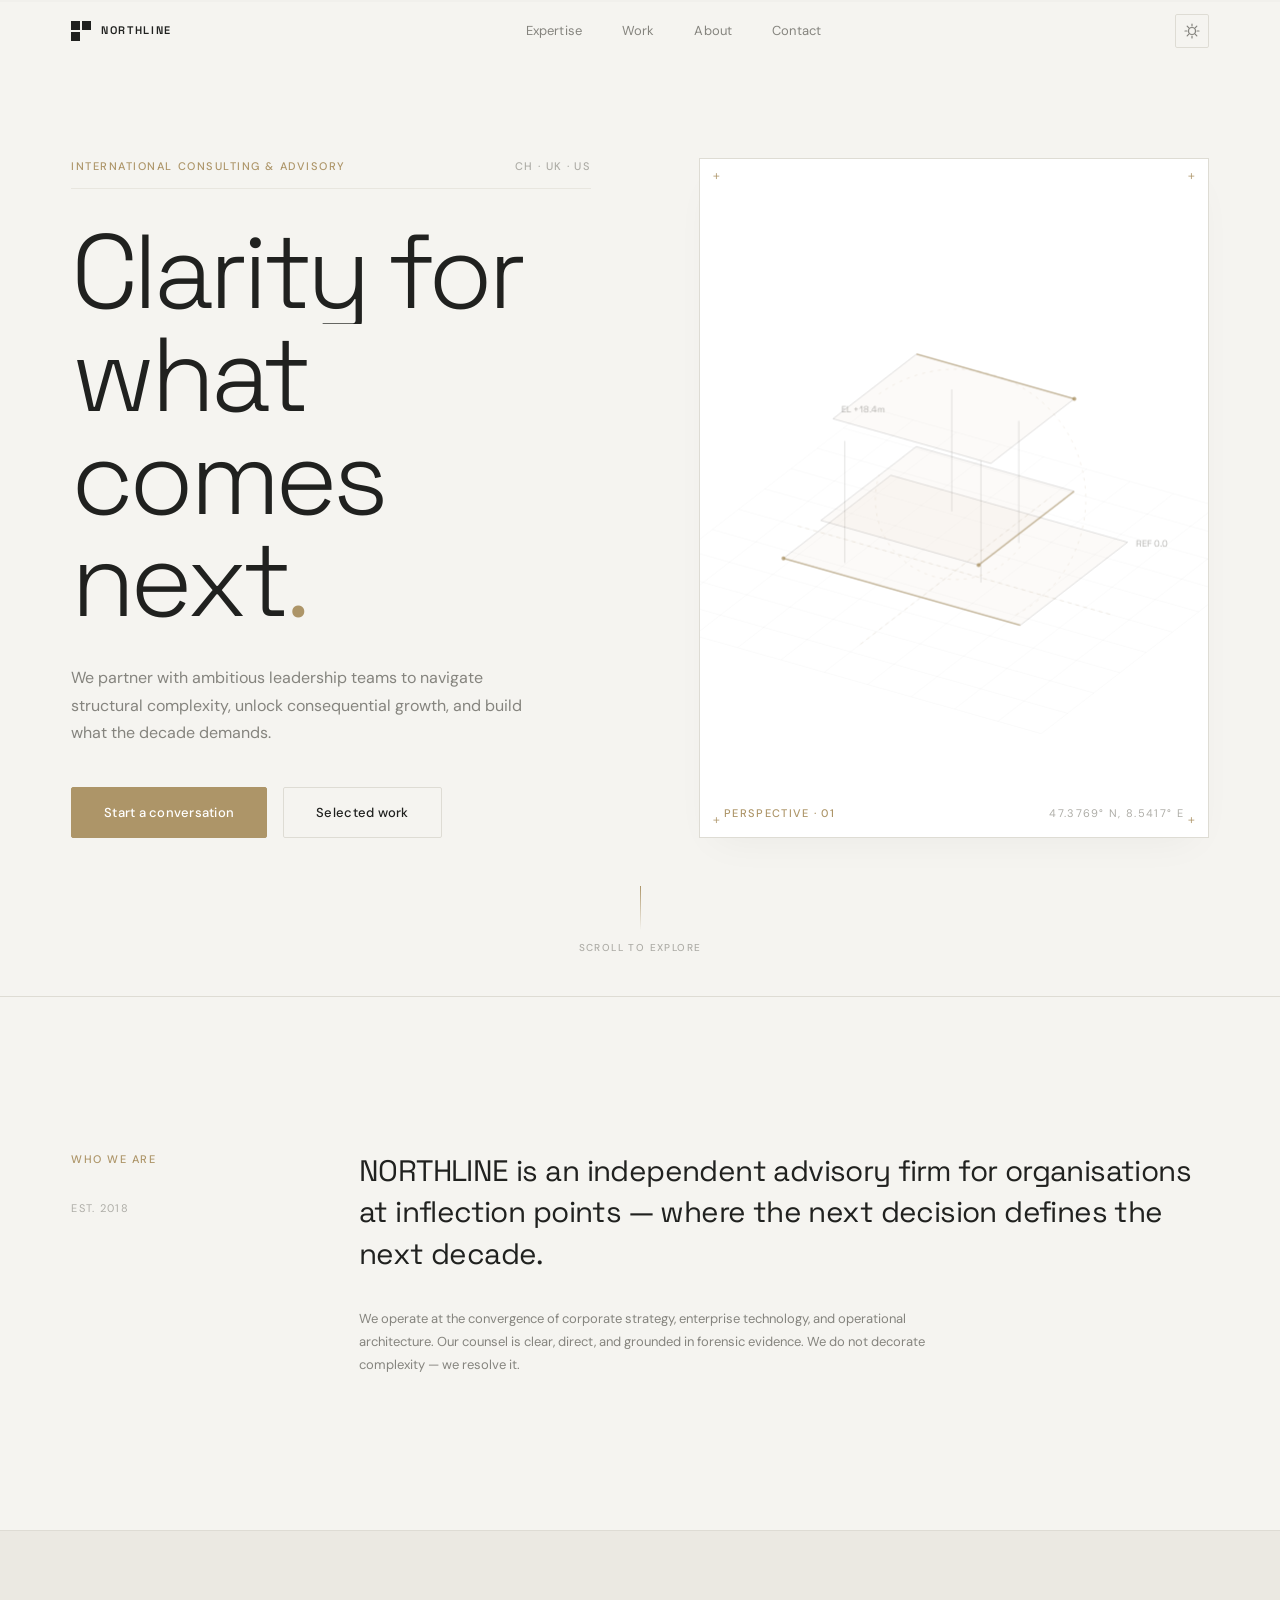
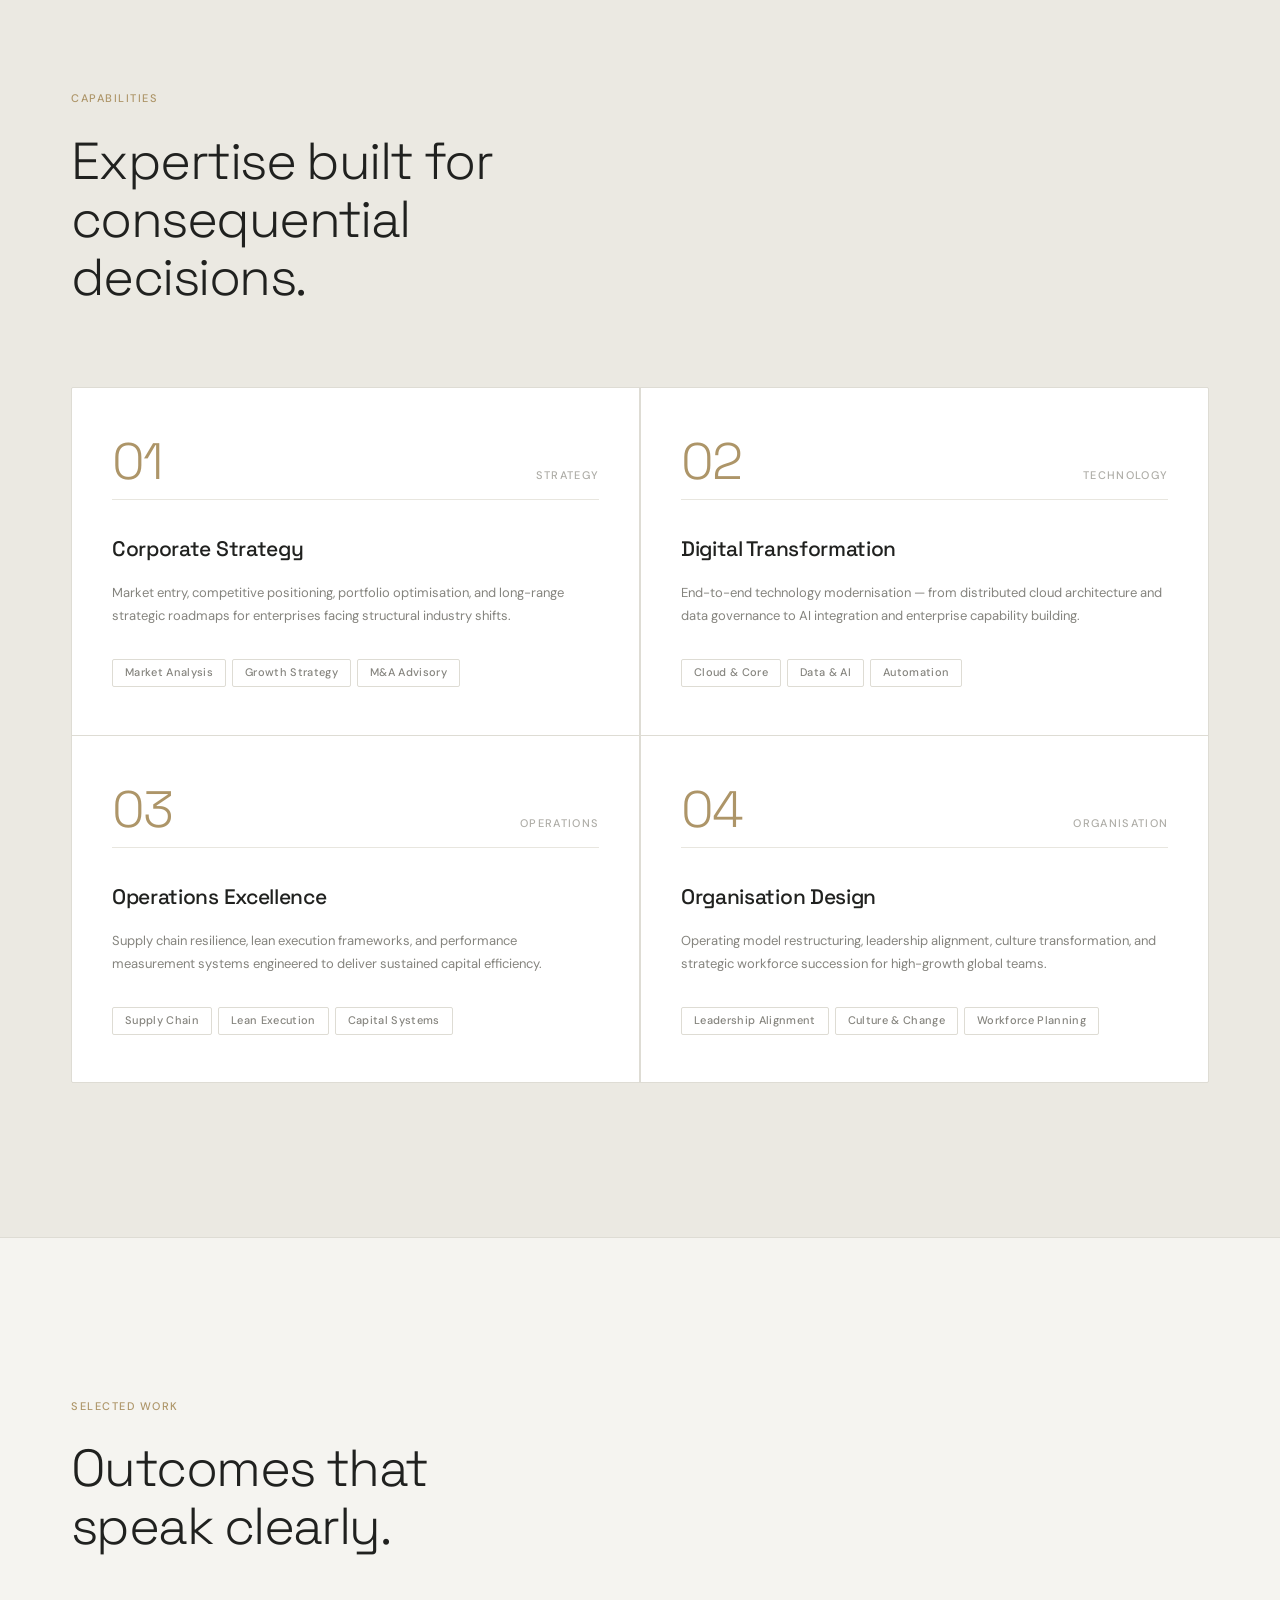
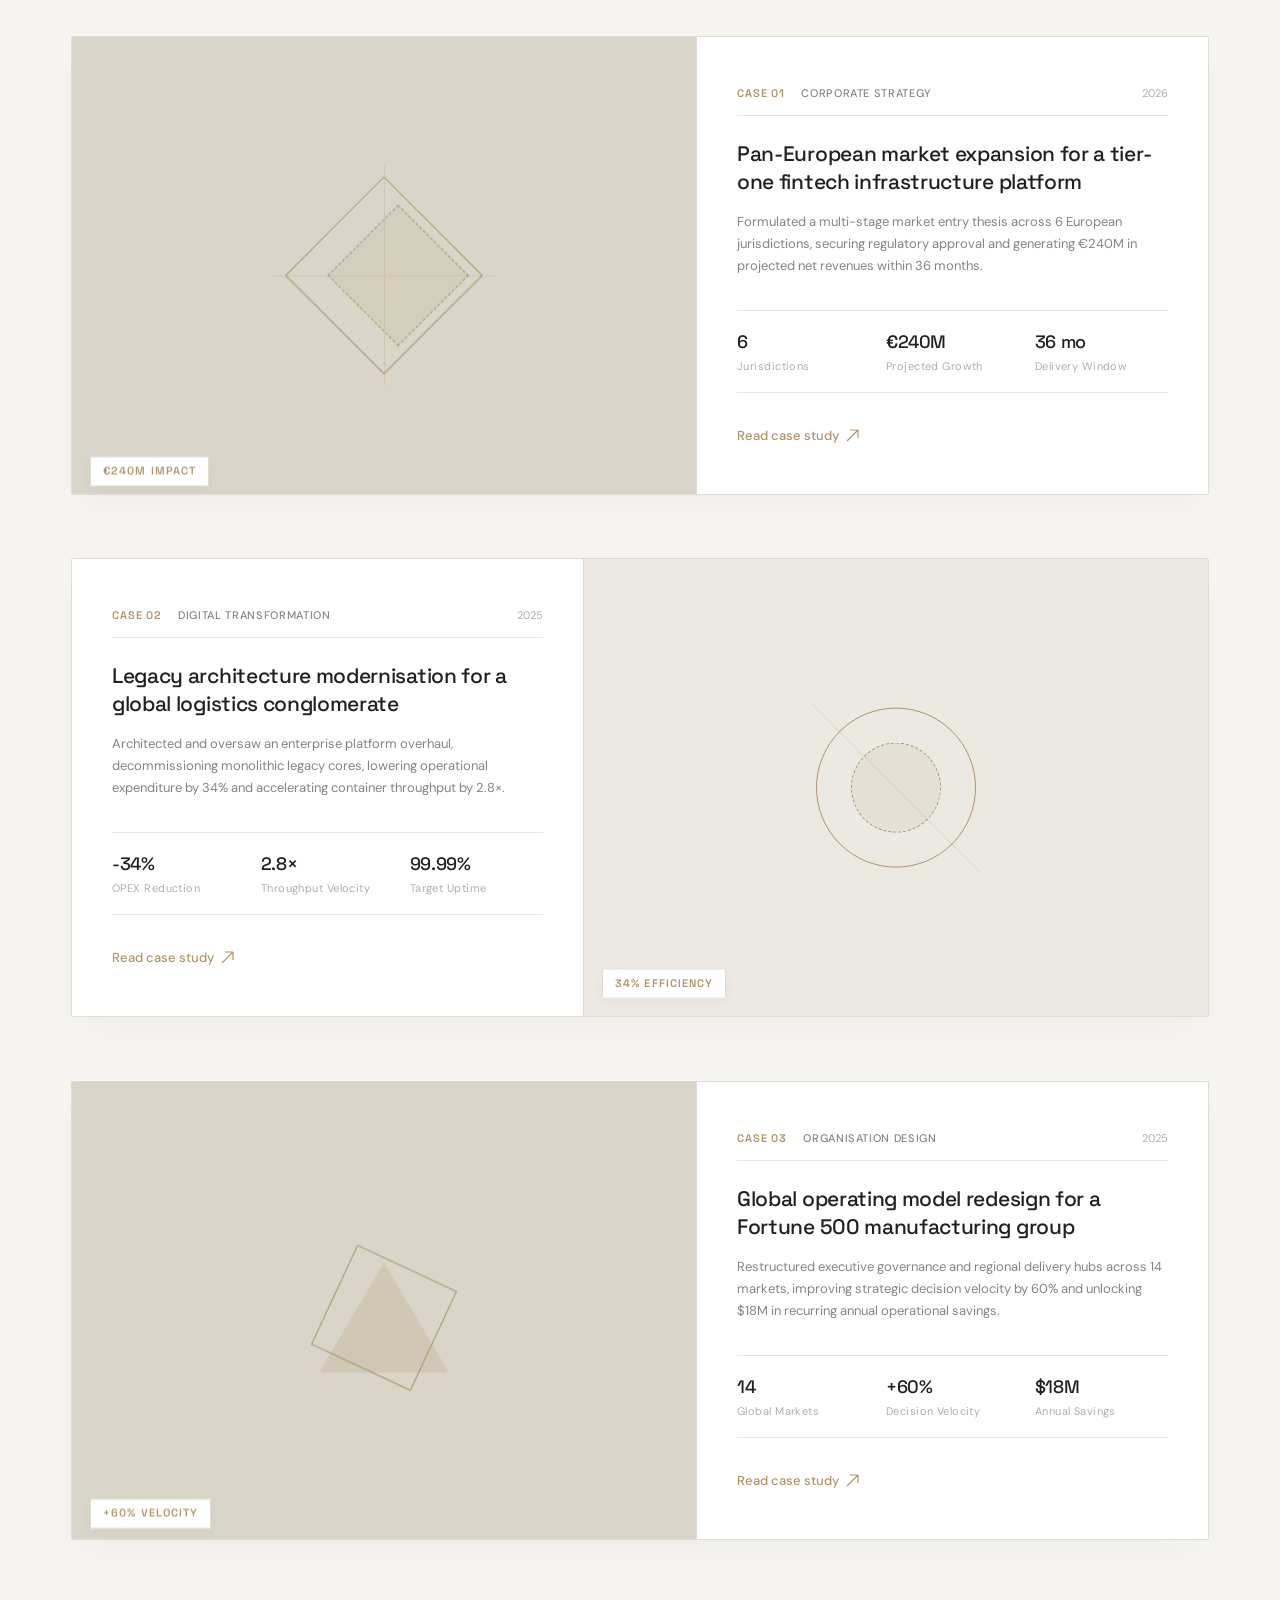
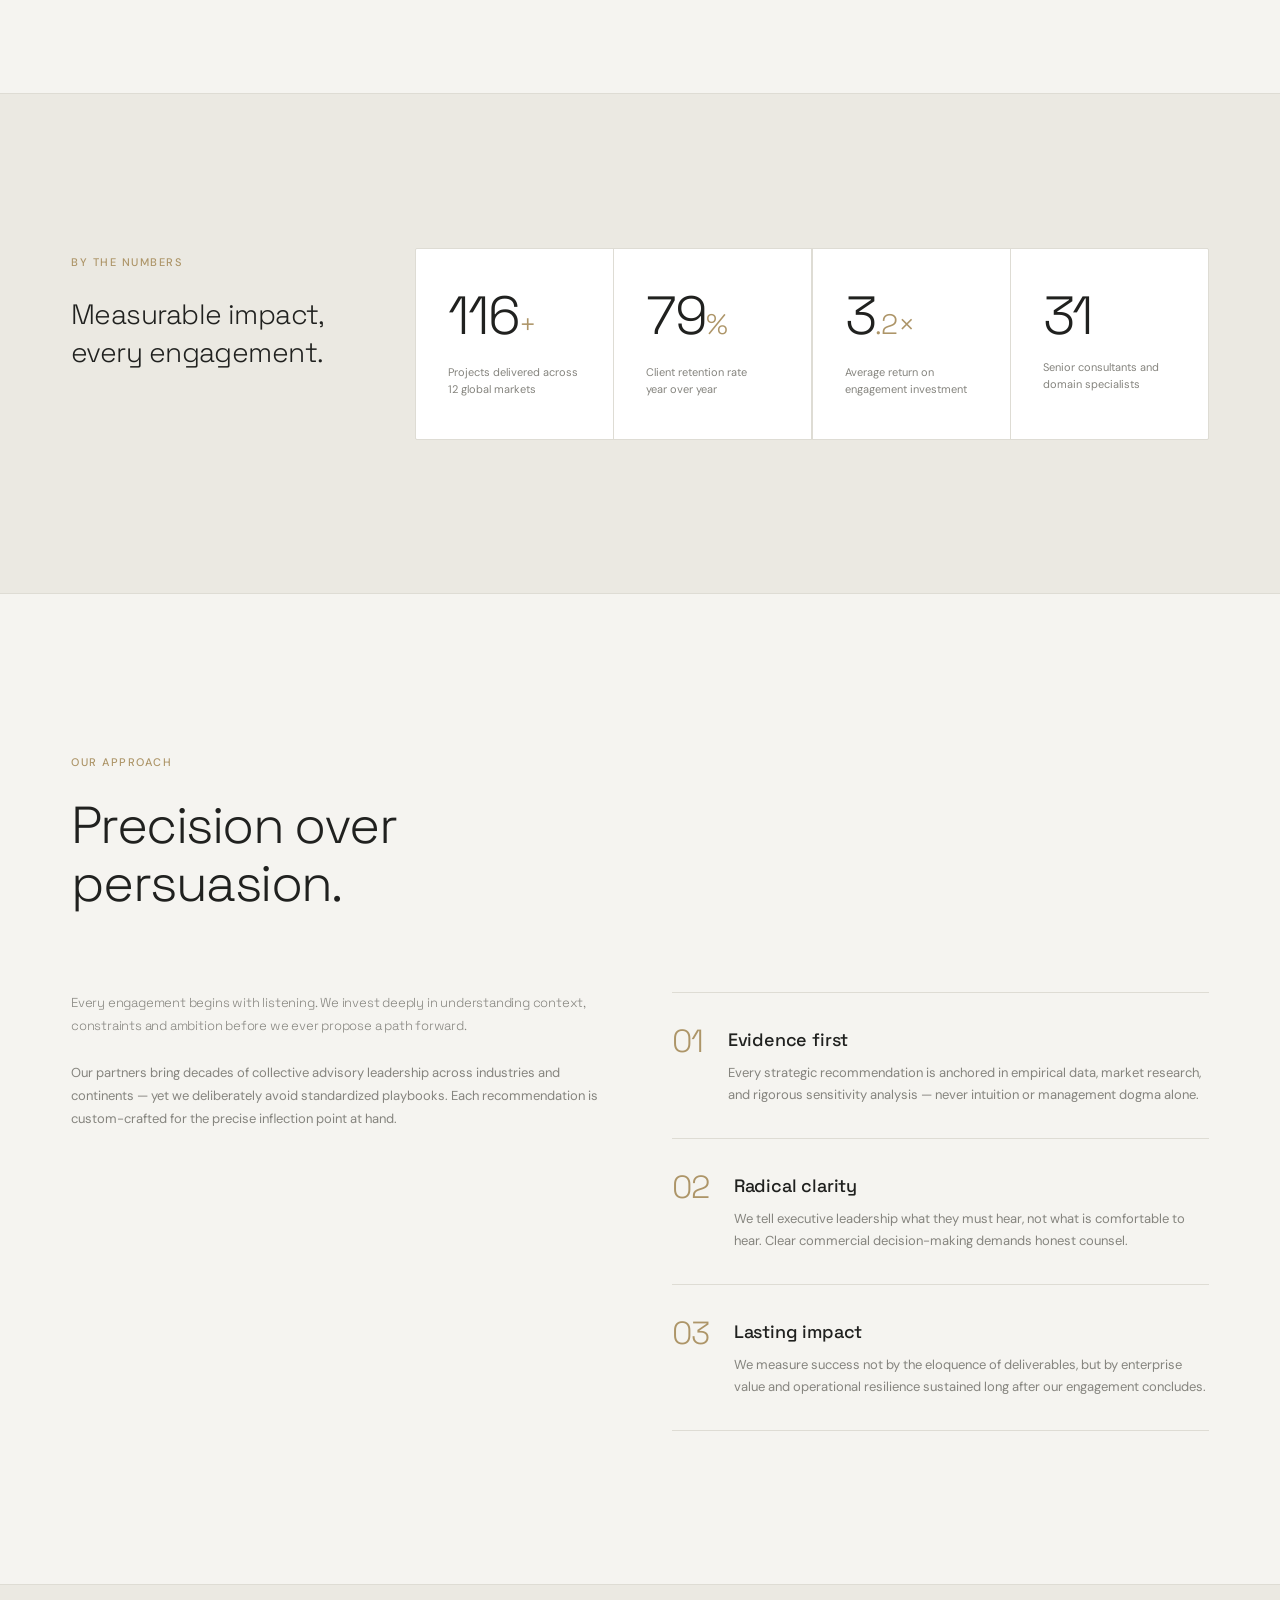
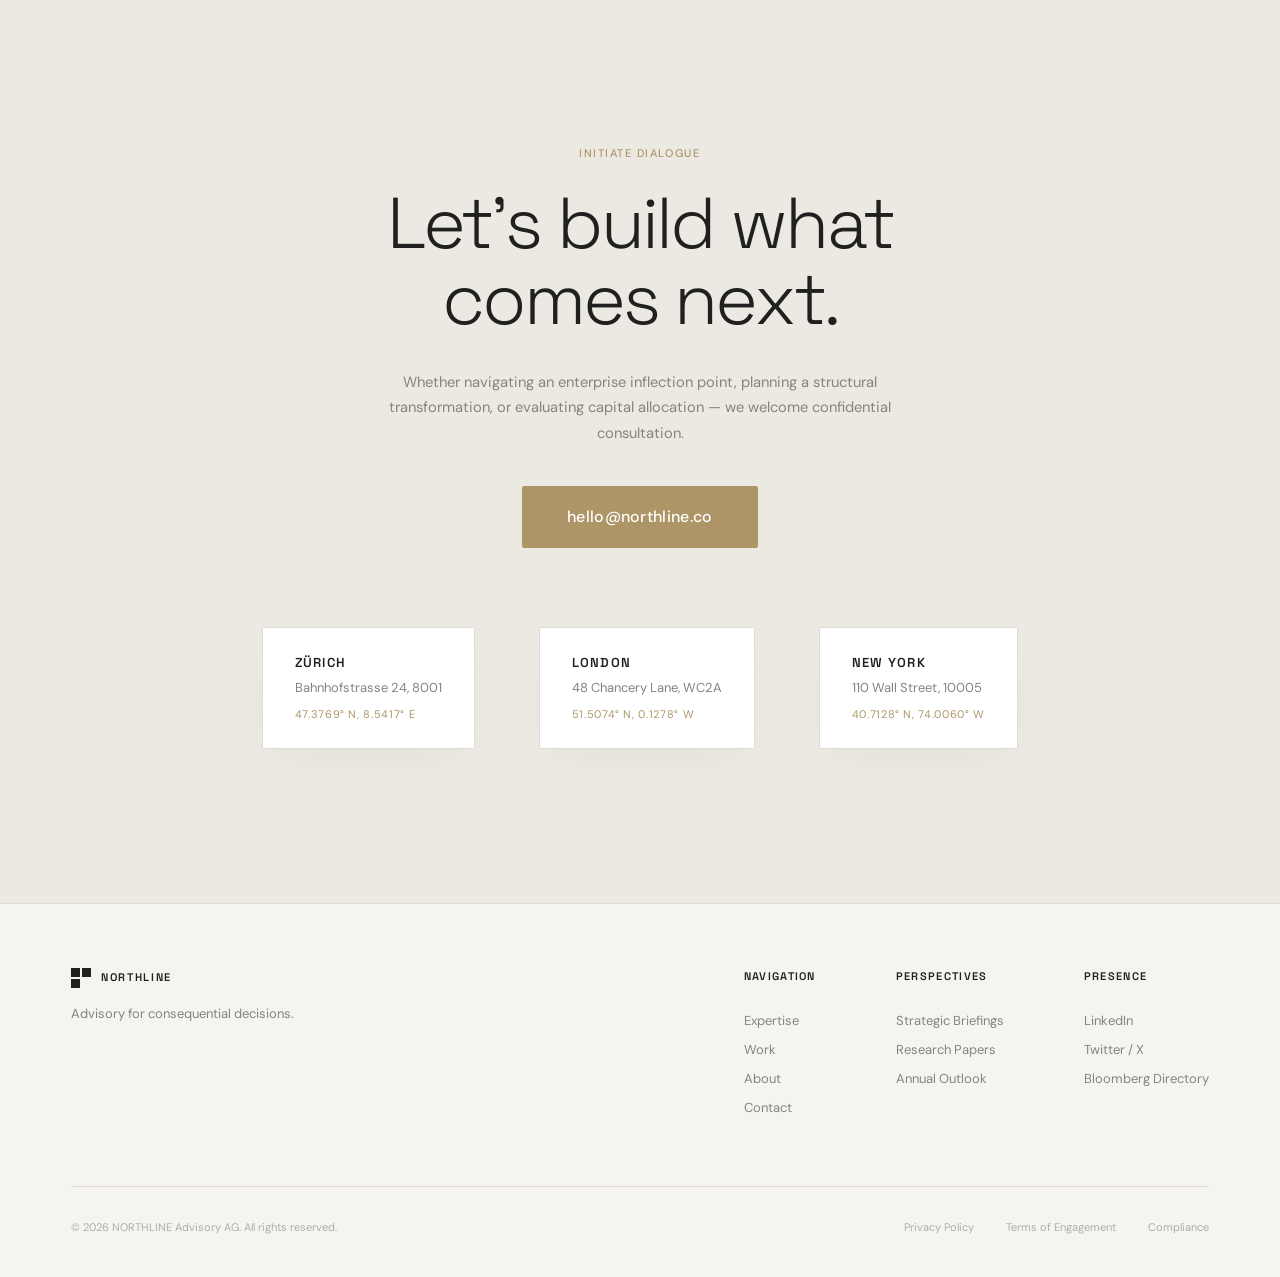
==== commit fb60dc84: "refactor: premium art direction and Swiss editorial visual refinement - Dominant editorial typograph" ====
--- a/index.html
+++ b/index.html
@@ -84,31 +84,47 @@
   <main>
 
     <!-- ==================================================================
-         HERO
+         HERO SECTION (Editorial Scale & Abstract Architectural Visual)
          ================================================================== -->
     <section class="hero" id="hero">
       <div class="hero__grid">
-        <!-- Left: text -->
+        <!-- Left: Dominant Editorial Typography -->
         <div class="hero__content">
-          <span class="hero__eyebrow hero-reveal" data-hero-delay="0">International Consulting &amp; Advisory</span>
+          <div class="hero__meta-top hero-reveal" data-hero-delay="0">
+            <span class="hero__eyebrow">International Consulting &amp; Advisory</span>
+            <span class="hero__origin-tag">CH &middot; UK &middot; US</span>
+          </div>
+
           <h1 class="hero__headline">
             <span class="hero__headline-wrapper"><span class="hero__headline-line hero-reveal" data-hero-delay="1">Clarity for</span></span>
             <span class="hero__headline-wrapper"><span class="hero__headline-line hero-reveal" data-hero-delay="2">what comes</span></span>
             <span class="hero__headline-wrapper"><span class="hero__headline-line hero__headline-line--accent hero-reveal" data-hero-delay="3">next<span class="dot">.</span></span></span>
           </h1>
+
           <p class="hero__sub hero-reveal" data-hero-delay="4">
-            We partner with ambitious organisations to navigate complexity,
-            unlock growth, and build what the future demands.
+            We partner with ambitious leadership teams to navigate structural complexity,
+            unlock consequential growth, and build what the decade demands.
           </p>
+
           <div class="hero__actions hero-reveal" data-hero-delay="5">
             <a href="#contact" class="btn btn--primary magnetic-btn" data-magnetic><span class="btn__text">Start a conversation</span></a>
-            <a href="#work" class="btn btn--outline magnetic-btn" data-magnetic><span class="btn__text">View our work</span></a>
-          </div>
-        </div>
-
-        <!-- Right: geometric visual -->
+            <a href="#work" class="btn btn--outline magnetic-btn" data-magnetic><span class="btn__text">Selected work</span></a>
+          </div>
+        </div>
+
+        <!-- Right: Abstract Architectural Visual with Restrained Depth -->
         <div class="hero__visual" id="heroVisualContainer" aria-hidden="true">
-          <canvas id="heroCanvas"></canvas>
+          <div class="hero__visual-frame">
+            <span class="visual-corner visual-corner--tl">+</span>
+            <span class="visual-corner visual-corner--tr">+</span>
+            <span class="visual-corner visual-corner--bl">+</span>
+            <span class="visual-corner visual-corner--br">+</span>
+            <div class="hero__visual-caption">
+              <span class="caption-label">PERSPECTIVE · 01</span>
+              <span class="caption-coord">47.3769° N, 8.5417° E</span>
+            </div>
+            <canvas id="heroCanvas"></canvas>
+          </div>
         </div>
       </div>
 
@@ -122,21 +138,21 @@
 
 
     <!-- ==================================================================
-         INTRO
+         COMPANY INTRODUCTION
          ================================================================== -->
     <section class="intro" id="intro">
       <div class="intro__inner">
         <div class="intro__col-label">
           <span class="section-label reveal" data-reveal>Who we are</span>
+          <span class="intro__index-mark">EST. 2018</span>
         </div>
         <div class="intro__col-text">
           <p class="intro__statement reveal" data-reveal data-delay="1">
             NORTHLINE is an independent advisory firm for organisations at inflection points — where the next decision defines the next decade.
           </p>
           <p class="intro__body reveal" data-reveal data-delay="2">
-            We sit at the intersection of strategy, technology and operations.
-            Our counsel is clear, direct, and grounded in evidence. We don't
-            decorate complexity — we resolve it.
+            We operate at the convergence of corporate strategy, enterprise technology, and operational architecture.
+            Our counsel is clear, direct, and grounded in forensic evidence. We do not decorate complexity — we resolve it.
           </p>
         </div>
       </div>
@@ -144,25 +160,28 @@
 
 
     <!-- ==================================================================
-         EXPERTISE
+         EXPERTISE & SERVICES (Editorial Swiss Grid Layout)
          ================================================================== -->
     <section class="expertise" id="expertise">
       <div class="expertise__inner">
         <header class="expertise__header">
-          <span class="section-label reveal" data-reveal>What we do</span>
+          <span class="section-label reveal" data-reveal>Capabilities</span>
           <h2 class="section-heading reveal" data-reveal data-delay="1">
             Expertise built for<br>consequential decisions.
           </h2>
         </header>
 
         <div class="expertise__grid">
+          <!-- Item 01 -->
           <article class="expertise__card reveal" data-reveal data-stagger="0">
-            <span class="expertise__index">01</span>
+            <div class="expertise__card-top">
+              <span class="expertise__index">01</span>
+              <span class="expertise__discipline">Strategy</span>
+            </div>
             <h3 class="expertise__title">Corporate Strategy</h3>
             <p class="expertise__desc">
-              Market entry, competitive positioning, portfolio optimisation
-              and long-range strategic planning for enterprises navigating
-              inflection points.
+              Market entry, competitive positioning, portfolio optimisation,
+              and long-range strategic roadmaps for enterprises facing structural industry shifts.
             </p>
             <ul class="tag-list">
               <li>Market Analysis</li>
@@ -171,43 +190,55 @@
             </ul>
           </article>
 
+          <!-- Item 02 -->
           <article class="expertise__card reveal" data-reveal data-stagger="1">
-            <span class="expertise__index">02</span>
+            <div class="expertise__card-top">
+              <span class="expertise__index">02</span>
+              <span class="expertise__discipline">Technology</span>
+            </div>
             <h3 class="expertise__title">Digital Transformation</h3>
             <p class="expertise__desc">
-              End-to-end technology modernisation — from architecture and
-              data strategy to change management and capability building.
+              End-to-end technology modernisation — from distributed cloud architecture and data governance
+              to AI integration and enterprise capability building.
             </p>
             <ul class="tag-list">
-              <li>Cloud &amp; Infrastructure</li>
+              <li>Cloud &amp; Core</li>
               <li>Data &amp; AI</li>
-              <li>Process Automation</li>
+              <li>Automation</li>
             </ul>
           </article>
 
+          <!-- Item 03 -->
           <article class="expertise__card reveal" data-reveal data-stagger="2">
-            <span class="expertise__index">03</span>
+            <div class="expertise__card-top">
+              <span class="expertise__index">03</span>
+              <span class="expertise__discipline">Operations</span>
+            </div>
             <h3 class="expertise__title">Operations Excellence</h3>
             <p class="expertise__desc">
-              Supply chain redesign, operational efficiency programmes, and
-              performance management systems that deliver measurable outcomes.
+              Supply chain resilience, lean execution frameworks, and performance measurement systems
+              engineered to deliver sustained capital efficiency.
             </p>
             <ul class="tag-list">
               <li>Supply Chain</li>
-              <li>Lean Operations</li>
-              <li>Performance Systems</li>
+              <li>Lean Execution</li>
+              <li>Capital Systems</li>
             </ul>
           </article>
 
+          <!-- Item 04 -->
           <article class="expertise__card reveal" data-reveal data-stagger="3">
-            <span class="expertise__index">04</span>
+            <div class="expertise__card-top">
+              <span class="expertise__index">04</span>
+              <span class="expertise__discipline">Organisation</span>
+            </div>
             <h3 class="expertise__title">Organisation Design</h3>
             <p class="expertise__desc">
-              Talent strategy, leadership alignment, culture transformation,
-              and operating model design for the next chapter of growth.
+              Operating model restructuring, leadership alignment, culture transformation,
+              and strategic workforce succession for high-growth global teams.
             </p>
             <ul class="tag-list">
-              <li>Leadership Advisory</li>
+              <li>Leadership Alignment</li>
               <li>Culture &amp; Change</li>
               <li>Workforce Planning</li>
             </ul>
@@ -218,33 +249,54 @@
 
 
     <!-- ==================================================================
-         SELECTED WORK
+         PROJECT SHOWCASE (Premium Case Study Architecture)
          ================================================================== -->
     <section class="work" id="work">
       <div class="work__inner">
         <header class="work__header">
-          <span class="section-label reveal" data-reveal>Selected work</span>
+          <span class="section-label reveal" data-reveal>Selected Work</span>
           <h2 class="section-heading reveal" data-reveal data-delay="1">
-            Results that<br>speak clearly.
+            Outcomes that<br>speak clearly.
           </h2>
         </header>
 
         <div class="work__list">
-          <!-- Project 1 -->
+          <!-- Project 01 -->
           <article class="work__item reveal" data-reveal data-parallax-item>
             <div class="work__item-visual work__item-visual--1">
-              <div class="work__shape" data-parallax-shape></div>
+              <div class="work__architectural-stage" data-parallax-shape>
+                <div class="arch-plane arch-plane--base"></div>
+                <div class="arch-plane arch-plane--elevated"></div>
+                <div class="arch-axis arch-axis--x"></div>
+                <div class="arch-axis arch-axis--y"></div>
+                <div class="arch-accent-badge">€240M IMPACT</div>
+              </div>
             </div>
             <div class="work__item-body">
               <div class="work__meta">
+                <span class="work__index-label">CASE 01</span>
                 <span class="work__cat">Corporate Strategy</span>
                 <span class="work__year">2026</span>
               </div>
-              <h3 class="work__title">Pan-European market expansion for a leading fintech platform</h3>
+              <h3 class="work__title">Pan-European market expansion for a tier-one fintech infrastructure platform</h3>
               <p class="work__text">
-                Developed a phased market entry strategy across 6 European markets,
-                delivering €240 M in projected revenue within 36 months.
+                Formulated a multi-stage market entry thesis across 6 European jurisdictions,
+                securing regulatory approval and generating €240M in projected net revenues within 36 months.
               </p>
+              <div class="work__metrics-strip">
+                <div class="metric-item">
+                  <span class="metric-val">6</span>
+                  <span class="metric-lbl">Jurisdictions</span>
+                </div>
+                <div class="metric-item">
+                  <span class="metric-val">€240M</span>
+                  <span class="metric-lbl">Projected Growth</span>
+                </div>
+                <div class="metric-item">
+                  <span class="metric-val">36 mo</span>
+                  <span class="metric-lbl">Delivery Window</span>
+                </div>
+              </div>
               <a href="#" class="work__link">
                 <span class="work__link-text">Read case study</span>
                 <svg class="work__link-arrow" width="13" height="13" viewBox="0 0 13 13" fill="none" aria-hidden="true"><path d="M1 12L12 1m0 0H4m8 0v8" stroke="currentColor" stroke-width="1.2"/></svg>
@@ -252,21 +304,41 @@
             </div>
           </article>
 
-          <!-- Project 2 -->
+          <!-- Project 02 -->
           <article class="work__item work__item--reverse reveal" data-reveal data-delay="1" data-parallax-item>
             <div class="work__item-visual work__item-visual--2">
-              <div class="work__shape" data-parallax-shape></div>
+              <div class="work__architectural-stage" data-parallax-shape>
+                <div class="arch-circle arch-circle--outer"></div>
+                <div class="arch-circle arch-circle--inner"></div>
+                <div class="arch-axis arch-axis--diag"></div>
+                <div class="arch-accent-badge">34% EFFICIENCY</div>
+              </div>
             </div>
             <div class="work__item-body">
               <div class="work__meta">
+                <span class="work__index-label">CASE 02</span>
                 <span class="work__cat">Digital Transformation</span>
                 <span class="work__year">2025</span>
               </div>
-              <h3 class="work__title">Legacy systems modernisation for a global logistics provider</h3>
+              <h3 class="work__title">Legacy architecture modernisation for a global logistics conglomerate</h3>
               <p class="work__text">
-                Architected and executed a full platform migration, reducing
-                operational costs by 34 % and improving throughput by 2.8×.
+                Architected and oversaw an enterprise platform overhaul, decommissioning monolithic legacy cores,
+                lowering operational expenditure by 34% and accelerating container throughput by 2.8×.
               </p>
+              <div class="work__metrics-strip">
+                <div class="metric-item">
+                  <span class="metric-val">-34%</span>
+                  <span class="metric-lbl">OPEX Reduction</span>
+                </div>
+                <div class="metric-item">
+                  <span class="metric-val">2.8×</span>
+                  <span class="metric-lbl">Throughput Velocity</span>
+                </div>
+                <div class="metric-item">
+                  <span class="metric-val">99.99%</span>
+                  <span class="metric-lbl">Target Uptime</span>
+                </div>
+              </div>
               <a href="#" class="work__link">
                 <span class="work__link-text">Read case study</span>
                 <svg class="work__link-arrow" width="13" height="13" viewBox="0 0 13 13" fill="none" aria-hidden="true"><path d="M1 12L12 1m0 0H4m8 0v8" stroke="currentColor" stroke-width="1.2"/></svg>
@@ -274,21 +346,40 @@
             </div>
           </article>
 
-          <!-- Project 3 -->
+          <!-- Project 03 -->
           <article class="work__item reveal" data-reveal data-delay="2" data-parallax-item>
             <div class="work__item-visual work__item-visual--3">
-              <div class="work__shape" data-parallax-shape></div>
+              <div class="work__architectural-stage" data-parallax-shape>
+                <div class="arch-polygon arch-polygon--tri"></div>
+                <div class="arch-plane arch-plane--prism"></div>
+                <div class="arch-accent-badge">+60% VELOCITY</div>
+              </div>
             </div>
             <div class="work__item-body">
               <div class="work__meta">
+                <span class="work__index-label">CASE 03</span>
                 <span class="work__cat">Organisation Design</span>
                 <span class="work__year">2025</span>
               </div>
-              <h3 class="work__title">Operating model redesign for a Fortune 500 manufacturer</h3>
+              <h3 class="work__title">Global operating model redesign for a Fortune 500 manufacturing group</h3>
               <p class="work__text">
-                Restructured global operations across 14 countries, improving
-                decision velocity by 60 % and saving $18 M annually.
+                Restructured executive governance and regional delivery hubs across 14 markets,
+                improving strategic decision velocity by 60% and unlocking $18M in recurring annual operational savings.
               </p>
+              <div class="work__metrics-strip">
+                <div class="metric-item">
+                  <span class="metric-val">14</span>
+                  <span class="metric-lbl">Global Markets</span>
+                </div>
+                <div class="metric-item">
+                  <span class="metric-val">+60%</span>
+                  <span class="metric-lbl">Decision Velocity</span>
+                </div>
+                <div class="metric-item">
+                  <span class="metric-val">$18M</span>
+                  <span class="metric-lbl">Annual Savings</span>
+                </div>
+              </div>
               <a href="#" class="work__link">
                 <span class="work__link-text">Read case study</span>
                 <svg class="work__link-arrow" width="13" height="13" viewBox="0 0 13 13" fill="none" aria-hidden="true"><path d="M1 12L12 1m0 0H4m8 0v8" stroke="currentColor" stroke-width="1.2"/></svg>
@@ -301,7 +392,7 @@
 
 
     <!-- ==================================================================
-         STATISTICS
+         BUSINESS STATISTICS
          ================================================================== -->
     <section class="stats" id="stats">
       <div class="stats__inner">
@@ -334,7 +425,7 @@
 
 
     <!-- ==================================================================
-         ABOUT
+         ABOUT & PRINCIPLES
          ================================================================== -->
     <section class="about" id="about">
       <div class="about__inner">
@@ -353,9 +444,9 @@
               ever propose a path forward.
             </p>
             <p>
-              Our team brings decades of collective experience across
-              industries and continents — but we never rely on playbooks.
-              Each recommendation is custom-built for the situation at hand.
+              Our partners bring decades of collective advisory leadership across
+              industries and continents — yet we deliberately avoid standardized playbooks.
+              Each recommendation is custom-crafted for the precise inflection point at hand.
             </p>
           </div>
 
@@ -365,8 +456,8 @@
               <div>
                 <h3 class="about__principle-title">Evidence first</h3>
                 <p class="about__principle-text">
-                  Every recommendation grounded in data, research and
-                  rigorous analysis — never intuition alone.
+                  Every strategic recommendation is anchored in empirical data, market research, and
+                  rigorous sensitivity analysis — never intuition or management dogma alone.
                 </p>
               </div>
             </div>
@@ -375,8 +466,8 @@
               <div>
                 <h3 class="about__principle-title">Radical clarity</h3>
                 <p class="about__principle-text">
-                  We tell clients what they need to hear, not what they want
-                  to hear. Clear thinking demands honest counsel.
+                  We tell executive leadership what they must hear, not what is comfortable to hear.
+                  Clear commercial decision-making demands honest counsel.
                 </p>
               </div>
             </div>
@@ -385,8 +476,8 @@
               <div>
                 <h3 class="about__principle-title">Lasting impact</h3>
                 <p class="about__principle-text">
-                  We measure success by the outcomes our clients achieve
-                  long after the engagement ends.
+                  We measure success not by the eloquence of deliverables, but by enterprise value
+                  and operational resilience sustained long after our engagement concludes.
                 </p>
               </div>
             </div>
@@ -397,34 +488,36 @@
 
 
     <!-- ==================================================================
-         CONTACT CTA
+         CONTACT CTA SECTION (Editorial Oversized Typography)
          ================================================================== -->
     <section class="contact" id="contact">
       <div class="contact__inner">
-        <span class="section-label reveal" data-reveal>Get in touch</span>
+        <span class="section-label reveal" data-reveal>Initiate Dialogue</span>
         <h2 class="contact__heading reveal" data-reveal data-delay="1">
           Let's build what<br>comes next.
         </h2>
         <p class="contact__sub reveal" data-reveal data-delay="2">
-          Whether you're facing a strategic inflection point, planning a
-          transformation, or exploring what's possible — we'd welcome
-          the conversation.
+          Whether navigating an enterprise inflection point, planning a structural transformation,
+          or evaluating capital allocation — we welcome confidential consultation.
         </p>
         <div class="contact__cta reveal" data-reveal data-delay="3">
           <a href="mailto:hello@northline.co" class="btn btn--primary btn--lg magnetic-btn" data-magnetic><span class="btn__text">hello@northline.co</span></a>
         </div>
         <div class="contact__offices reveal" data-reveal data-delay="4">
           <div class="contact__office">
+            <span class="contact__office-city">Zürich</span>
+            <span class="contact__office-addr">Bahnhofstrasse 24, 8001</span>
+            <span class="contact__office-coords">47.3769° N, 8.5417° E</span>
+          </div>
+          <div class="contact__office">
             <span class="contact__office-city">London</span>
             <span class="contact__office-addr">48 Chancery Lane, WC2A</span>
-          </div>
-          <div class="contact__office">
-            <span class="contact__office-city">Zürich</span>
-            <span class="contact__office-addr">Bahnhofstrasse 24, 8001</span>
+            <span class="contact__office-coords">51.5074° N, 0.1278° W</span>
           </div>
           <div class="contact__office">
             <span class="contact__office-city">New York</span>
             <span class="contact__office-addr">110 Wall Street, 10005</span>
+            <span class="contact__office-coords">40.7128° N, 74.0060° W</span>
           </div>
         </div>
       </div>
@@ -448,29 +541,36 @@
             </svg>
             <span class="nav__logo-text">NORTHLINE</span>
           </a>
+          <p class="footer__brand-tag">Advisory for consequential decisions.</p>
         </div>
         <nav class="footer__nav" aria-label="Footer navigation">
           <div class="footer__col">
-            <h4 class="footer__heading">Navigate</h4>
+            <h4 class="footer__heading">Navigation</h4>
             <a href="#expertise">Expertise</a>
             <a href="#work">Work</a>
             <a href="#about">About</a>
             <a href="#contact">Contact</a>
           </div>
           <div class="footer__col">
-            <h4 class="footer__heading">Connect</h4>
+            <h4 class="footer__heading">Perspectives</h4>
+            <a href="#">Strategic Briefings</a>
+            <a href="#">Research Papers</a>
+            <a href="#">Annual Outlook</a>
+          </div>
+          <div class="footer__col">
+            <h4 class="footer__heading">Presence</h4>
             <a href="#">LinkedIn</a>
             <a href="#">Twitter / X</a>
-            <a href="#">Insights</a>
+            <a href="#">Bloomberg Directory</a>
           </div>
         </nav>
       </div>
       <div class="footer__bottom">
-        <span class="footer__copy">&copy; 2026 NORTHLINE Advisory Ltd.</span>
+        <span class="footer__copy">&copy; 2026 NORTHLINE Advisory AG. All rights reserved.</span>
         <div class="footer__legal">
-          <a href="#">Privacy</a>
-          <a href="#">Terms</a>
-          <a href="#">Cookies</a>
+          <a href="#">Privacy Policy</a>
+          <a href="#">Terms of Engagement</a>
+          <a href="#">Compliance</a>
         </div>
       </div>
     </div>
--- a/css/styles.css
+++ b/css/styles.css
@@ -1,40 +1,40 @@
 /* ==========================================================================
-   NORTHLINE — Advanced Interaction & Motion Design System
-   Swiss Minimalism · Warm Porcelain & Champagne Gold
-   Typography: Space Grotesk + DM Sans
+   NORTHLINE — Premium Art Direction & Swiss Visual Identity Refinement
+   Design Direction: Swiss Editorial Architecture meets International Advisory
+   Palette: Warm Porcelain (#F5F4F0) & Champagne Gold (#AD9568 / #C5AD7D)
+   Typography: Space Grotesk (Headings) + DM Sans (Body)
    ========================================================================== */
 
 /* --------------------------------------------------------------------------
-   0. Custom Properties
+   0. Custom Properties & Refined Palette
    -------------------------------------------------------------------------- */
 :root {
-  /* ── Light palette (Warm Porcelain & Champagne Gold) ── */
-  --bg:            #F5F4F0;
-  --bg-secondary:  #EBE9E2;
-  --surface:       #FFFFFF;
-  --text-1:        #20211F;
-  --text-2:        #85847E;
-  --text-3:        #AEADA7;
-  --accent:        #AD9568;
-  --accent-hover:  #9A8359;
-  --accent-10:     rgba(173, 149, 104, .10);
-  --accent-20:     rgba(173, 149, 104, .20);
-  --accent-30:     rgba(173, 149, 104, .30);
-  --border:        #DEDCD4;
-  --border-light:  #E8E6DF;
-  --nav-bg:        rgba(245, 244, 240, 0);
-  --nav-bg-scrolled: rgba(245, 244, 240, .88);
-  --card-bg:       #FFFFFF;
-  --card-hover:    #FAF9F6;
-  --overlay:       rgba(245, 244, 240, .96);
-  --card-shadow:   0 16px 36px -12px rgba(32, 33, 31, 0.04);
-  --card-shadow-hover: 0 24px 48px -12px rgba(32, 33, 31, 0.08);
-
-  /* ── Typography ── */
+  /* ── Light Palette (Warm Porcelain, Soft Ivory, Deep Charcoal, Champagne Gold) ── */
+  --bg:                #F5F4F0;  /* Warm Porcelain */
+  --bg-secondary:      #EBE9E2;  /* Soft Ivory */
+  --surface:           #FFFFFF;  /* Crisp White */
+  --text-1:            #20211F;  /* Deep Charcoal */
+  --text-2:            #85847E;  /* Stone Grey */
+  --text-3:            #AEADA7;  /* Muted Grey */
+  --accent:            #AD9568;  /* Muted Champagne Gold */
+  --accent-hover:      #9A8359;  /* Deepened Champagne */
+  --accent-10:         rgba(173, 149, 104, .10);
+  --accent-20:         rgba(173, 149, 104, .20);
+  --accent-30:         rgba(173, 149, 104, .30);
+  --border:            #DEDCD4;  /* Warm Grey Hairline */
+  --border-light:      #E8E6DF;  /* Understated Hairline */
+  --nav-bg:            rgba(245, 244, 240, 0);
+  --nav-bg-scrolled:   rgba(245, 244, 240, .92);
+  --card-bg:           #FFFFFF;
+  --card-hover:        #FAF9F6;
+  --overlay:           rgba(245, 244, 240, .97);
+  --card-shadow:       0 16px 40px -16px rgba(32, 33, 31, 0.05);
+  --card-shadow-hover: 0 24px 48px -16px rgba(32, 33, 31, 0.09);
+
+  /* ── Editorial Typography Scale ── */
   --f-heading: 'Space Grotesk', system-ui, -apple-system, sans-serif;
   --f-body:    'DM Sans', system-ui, -apple-system, sans-serif;
 
-  /* ── Type scale ── */
   --ts-xs:   .6875rem;   /* 11px */
   --ts-sm:   .8125rem;   /* 13px */
   --ts-base: 1rem;       /* 16px */
@@ -42,9 +42,9 @@
   --ts-xl:   1.3125rem;  /* 21px */
   --ts-2xl:  1.75rem;    /* 28px */
   --ts-3xl:  2.25rem;    /* 36px */
-  --ts-hero: clamp(3.25rem, 6.8vw, 7rem);
-
-  /* ── Spacing ── */
+  --ts-hero: clamp(3.75rem, 8.2vw, 7.5rem); /* Visually Dominant Editorial Scale */
+
+  /* ── Spacing Rhythm ── */
   --sp-1: .25rem;
   --sp-2: .5rem;
   --sp-3: .75rem;
@@ -58,14 +58,14 @@
   --sp-20: 5rem;
   --sp-24: 6rem;
   --sp-32: 8rem;
-  --sp-section: clamp(6rem, 12vw, 10rem);
+  --sp-section: clamp(6.5rem, 12vw, 10.5rem);
 
   /* ── Layout ── */
   --container:  1240px;
   --narrow:     880px;
-  --gutter:     clamp(1.25rem, 4vw, 3rem);
-
-  /* ── Sophisticated Motion Easing ── */
+  --gutter:     clamp(1.5rem, 4vw, 3.5rem);
+
+  /* ── Restrained Architectural Motion ── */
   --ease:        cubic-bezier(.16, 1, .3, 1);
   --ease-in:     cubic-bezier(.76, 0, .24, 1);
   --ease-spring: cubic-bezier(.34, 1.56, .64, 1);
@@ -74,37 +74,37 @@
   --dur-slow:    .85s;
   --dur-reveal:  1.1s;
 
-  /* ── Misc ── */
+  /* ── Hairline Precision ── */
   --radius: 2px;
 }
 
-/* ── Dark palette (Rich Obsidian & Champagne Gold) ── */
+/* ── Dark Palette (Rich Obsidian, Graphite, Warm White, Champagne Gold) ── */
 [data-theme="dark"] {
-  --bg:            #151615;
-  --bg-secondary:  #20211F;
-  --surface:       #1C1D1B;
-  --text-1:        #F2F0E9;
-  --text-2:        #A3A39B;
-  --text-3:        #605F5A;
-  --accent:        #C5AD7D;
-  --accent-hover:  #D4BE92;
-  --accent-10:     rgba(197, 173, 125, .10);
-  --accent-20:     rgba(197, 173, 125, .18);
-  --accent-30:     rgba(197, 173, 125, .28);
-  --border:        #34342F;
-  --border-light:  #2A2A26;
-  --nav-bg:        rgba(21, 22, 21, 0);
-  --nav-bg-scrolled: rgba(21, 22, 21, .88);
-  --card-bg:       #1C1D1B;
-  --card-hover:    #242523;
-  --overlay:       rgba(21, 22, 21, .96);
-  --card-shadow:   0 16px 36px -12px rgba(0, 0, 0, 0.3);
-  --card-shadow-hover: 0 24px 48px -12px rgba(0, 0, 0, 0.5);
-}
-
-
-/* --------------------------------------------------------------------------
-   1. Reset & Base
+  --bg:                #151615;  /* Rich Obsidian */
+  --bg-secondary:      #20211F;  /* Deep Graphite */
+  --surface:           #1C1D1B;
+  --text-1:            #F2F0E9;  /* Warm White */
+  --text-2:            #A3A39B;  /* Muted Silver */
+  --text-3:            #605F5A;
+  --accent:            #C5AD7D;  /* Champagne Gold */
+  --accent-hover:      #D4BE92;
+  --accent-10:         rgba(197, 173, 125, .10);
+  --accent-20:         rgba(197, 173, 125, .18);
+  --accent-30:         rgba(197, 173, 125, .28);
+  --border:            #34342F;  /* Controlled Dark Border */
+  --border-light:      #262622;
+  --nav-bg:            rgba(21, 22, 21, 0);
+  --nav-bg-scrolled:   rgba(21, 22, 21, .92);
+  --card-bg:           #1C1D1B;
+  --card-hover:        #242523;
+  --overlay:           rgba(21, 22, 21, .97);
+  --card-shadow:       0 16px 40px -16px rgba(0, 0, 0, 0.4);
+  --card-shadow-hover: 0 24px 48px -16px rgba(0, 0, 0, 0.65);
+}
+
+
+/* --------------------------------------------------------------------------
+   1. Reset & Foundations
    -------------------------------------------------------------------------- */
 *, *::before, *::after { margin: 0; padding: 0; box-sizing: border-box; }
 
@@ -128,7 +128,7 @@
   font-family: var(--f-body);
   font-size: var(--ts-base);
   font-weight: 400;
-  line-height: 1.6;
+  line-height: 1.62;
   color: var(--text-1);
   background: var(--bg);
   -webkit-font-smoothing: antialiased;
@@ -153,23 +153,23 @@
 
 
 /* --------------------------------------------------------------------------
-   2. Refined Scroll Progress Bar
+   2. Refined Scroll Progress Indicator
    -------------------------------------------------------------------------- */
 .scroll-progress {
   position: fixed; top: 0; left: 0; width: 100%; height: 2px;
   z-index: 1000; pointer-events: none;
-  background: rgba(0, 0, 0, 0.02);
+  background: rgba(0, 0, 0, 0.015);
 }
 .scroll-progress__bar {
   height: 100%; width: 0%;
   background: linear-gradient(90deg, var(--accent), var(--accent-hover));
-  box-shadow: 0 0 10px var(--accent-30);
+  box-shadow: 0 0 8px var(--accent-30);
   transition: width .08s linear;
 }
 
 
 /* --------------------------------------------------------------------------
-   3. Interactive Navigation
+   3. Interactive Navigation (Swiss Minimalist Header)
    -------------------------------------------------------------------------- */
 .nav {
   position: fixed; top: 0; left: 0; width: 100%; z-index: 900;
@@ -178,8 +178,7 @@
   transition:
     background var(--dur-base) var(--ease),
     border-color var(--dur-base) var(--ease),
-    backdrop-filter var(--dur-base) var(--ease),
-    padding var(--dur-base) var(--ease);
+    backdrop-filter var(--dur-base) var(--ease);
 }
 
 .nav--scrolled {
@@ -191,7 +190,7 @@
 
 .nav__inner {
   max-width: var(--container); margin: 0 auto;
-  padding: 0 var(--gutter); height: 60px;
+  padding: 0 var(--gutter); height: 62px;
   display: flex; align-items: center; justify-content: space-between;
 }
 
@@ -199,12 +198,12 @@
 .nav__logo {
   display: flex; align-items: center; gap: 10px;
   font-family: var(--f-heading); font-weight: 600;
-  font-size: var(--ts-xs); letter-spacing: .14em;
+  font-size: var(--ts-xs); letter-spacing: .15em;
   text-transform: uppercase;
   transition: opacity var(--dur-fast) ease, transform var(--dur-fast) var(--ease);
 }
 .nav__logo:hover {
-  opacity: .75;
+  opacity: .8;
   transform: translateX(1px);
 }
 .nav__logo-mark {
@@ -215,7 +214,7 @@
   transform: rotate(90deg);
 }
 
-/* Menu links with active indicators */
+/* Menu links */
 .nav__menu {
   display: flex; align-items: center; gap: var(--sp-10);
 }
@@ -229,14 +228,13 @@
 
 .nav__link::after {
   content: ''; position: absolute; bottom: 0; left: 0;
-  width: 0; height: 1.5px; background: var(--accent);
+  width: 0; height: 1px; background: var(--accent);
   transition: width var(--dur-base) var(--ease);
 }
 
 .nav__link:hover { color: var(--text-1); }
 .nav__link:hover::after { width: 100%; }
 
-/* Active navigation state */
 .nav__link.is-active {
   color: var(--text-1);
   font-weight: 500;
@@ -248,7 +246,6 @@
 /* Right actions */
 .nav__right { display: flex; align-items: center; gap: var(--sp-4); }
 
-/* Theme toggle */
 .theme-toggle {
   width: 34px; height: 34px; display: grid; place-items: center;
   border: 1px solid var(--border); border-radius: var(--radius);
@@ -265,7 +262,6 @@
 [data-theme="dark"] .theme-toggle__sun  { display: none; }
 [data-theme="dark"] .theme-toggle__moon { display: block; }
 
-/* Burger */
 .nav__burger {
   display: none; flex-direction: column; justify-content: center; align-items: center;
   width: 34px; height: 34px; gap: 5px;
@@ -307,7 +303,7 @@
 .mobile-menu__link {
   font-family: var(--f-heading);
   font-size: clamp(2rem, 7vw, 3.5rem);
-  font-weight: 400; letter-spacing: -.025em;
+  font-weight: 300; letter-spacing: -.03em;
   color: var(--text-1);
   opacity: 0; transform: translateY(20px);
   transition: opacity var(--dur-base) var(--ease), transform var(--dur-base) var(--ease), color var(--dur-fast) ease;
@@ -334,7 +330,7 @@
 .btn {
   display: inline-flex; align-items: center; justify-content: center;
   font-family: var(--f-body); font-size: var(--ts-sm); font-weight: 500;
-  letter-spacing: .015em; padding: 13px 30px;
+  letter-spacing: .02em; padding: 14px 32px;
   border-radius: var(--radius);
   position: relative;
   transition:
@@ -357,7 +353,7 @@
 }
 .btn--primary:hover {
   background: var(--accent-hover); border-color: var(--accent-hover);
-  box-shadow: 0 4px 18px var(--accent-30);
+  box-shadow: 0 6px 20px var(--accent-30);
 }
 
 .btn--outline {
@@ -368,23 +364,23 @@
   background: var(--accent-10);
 }
 
-.btn--lg { padding: 16px 40px; font-size: var(--ts-base); }
-
-
-/* --------------------------------------------------------------------------
-   6. Shared Components
+.btn--lg { padding: 17px 44px; font-size: var(--ts-base); }
+
+
+/* --------------------------------------------------------------------------
+   6. Shared Swiss Components & Section Labels
    -------------------------------------------------------------------------- */
 .section-label {
   display: inline-block;
   font-family: var(--f-body); font-size: var(--ts-xs);
-  font-weight: 500; letter-spacing: .12em; text-transform: uppercase;
+  font-weight: 500; letter-spacing: .14em; text-transform: uppercase;
   color: var(--accent); margin-bottom: var(--sp-6);
 }
 
 .section-heading {
-  font-family: var(--f-heading); font-weight: 400;
-  font-size: clamp(1.9rem, 4vw, 3rem);
-  line-height: 1.15; letter-spacing: -.025em;
+  font-family: var(--f-heading); font-weight: 300;
+  font-size: clamp(2rem, 4.2vw, 3.25rem);
+  line-height: 1.12; letter-spacing: -.03em;
   color: var(--text-1);
 }
 
@@ -392,7 +388,7 @@
   display: flex; flex-wrap: wrap; gap: 6px;
 }
 .tag-list li {
-  font-size: var(--ts-xs); font-weight: 500; letter-spacing: .02em;
+  font-size: var(--ts-xs); font-weight: 500; letter-spacing: .03em;
   padding: 4px 12px; border: 1px solid var(--border);
   border-radius: var(--radius); color: var(--text-2);
   transition: border-color var(--dur-fast) ease, color var(--dur-fast) ease, transform var(--dur-fast) var(--ease);
@@ -405,34 +401,81 @@
 
 
 /* --------------------------------------------------------------------------
-   7. Hero Section & Initial Staggered Reveal
+   7. Hero Section (Dominant Editorial Headline & Architectural Visual)
    -------------------------------------------------------------------------- */
 .hero {
   position: relative; min-height: 100vh; min-height: 100dvh;
-  display: flex; flex-direction: column; padding-top: 60px;
+  display: flex; flex-direction: column; padding-top: 62px;
 }
 
 .hero__grid {
   flex: 1; display: grid;
-  grid-template-columns: 1fr .9fr;
+  grid-template-columns: 1.05fr .95fr;
   align-items: center;
   max-width: var(--container); margin: 0 auto; width: 100%;
   padding: var(--sp-24) var(--gutter) var(--sp-12);
   gap: var(--sp-16);
 }
 
-/* Hero reveal animation system */
+.hero__meta-top {
+  display: flex; align-items: center; justify-content: space-between;
+  margin-bottom: var(--sp-8);
+  padding-bottom: var(--sp-3);
+  border-bottom: 1px solid var(--border-light);
+  max-width: 520px;
+}
+
+.hero__eyebrow {
+  font-size: var(--ts-xs); font-weight: 500;
+  letter-spacing: .14em; text-transform: uppercase;
+  color: var(--accent);
+}
+
+.hero__origin-tag {
+  font-size: var(--ts-xs); font-weight: 500;
+  letter-spacing: .12em; color: var(--text-3);
+}
+
+.hero__headline {
+  display: flex; flex-direction: column;
+  margin-bottom: var(--sp-8);
+}
+
+.hero__headline-wrapper {
+  display: block;
+  overflow: hidden;
+  line-height: .98;
+}
+
+.hero__headline-line {
+  font-family: var(--f-heading);
+  font-size: var(--ts-hero);
+  font-weight: 300;
+  line-height: .98;
+  letter-spacing: -.045em;
+  color: var(--text-1);
+}
+
+.hero__headline-line--accent .dot {
+  color: var(--accent);
+}
+
+.hero__sub {
+  font-size: clamp(.9375rem, 1.25vw, 1.1rem);
+  line-height: 1.72; color: var(--text-2);
+  max-width: 480px; margin-bottom: var(--sp-10);
+}
+
+.hero__actions {
+  display: flex; align-items: center; gap: var(--sp-4); flex-wrap: wrap;
+}
+
+/* Staggered page load reveal */
 .hero-reveal {
   opacity: 0;
   transform: translateY(32px);
   transition: opacity var(--dur-reveal) var(--ease), transform var(--dur-reveal) var(--ease);
   will-change: transform, opacity;
-}
-
-.hero__headline-wrapper {
-  display: block;
-  overflow: hidden;
-  line-height: 1.0;
 }
 
 .is-loaded .hero-reveal[data-hero-delay="0"] { opacity: 1; transform: translateY(0); transition-delay: .05s; }
@@ -443,49 +486,47 @@
 .is-loaded .hero-reveal[data-hero-delay="5"] { opacity: 1; transform: translateY(0); transition-delay: .62s; }
 .is-loaded .hero-reveal[data-hero-delay="6"] { opacity: 1; transform: translateY(0); transition-delay: .74s; }
 
-.hero__eyebrow {
-  font-size: var(--ts-xs); font-weight: 500;
-  letter-spacing: .12em; text-transform: uppercase;
-  color: var(--accent); margin-bottom: var(--sp-10);
-  display: block;
-}
-
-.hero__headline {
-  display: flex; flex-direction: column;
-  margin-bottom: var(--sp-10);
-}
-
-.hero__headline-line {
-  font-family: var(--f-heading);
-  font-size: var(--ts-hero);
-  font-weight: 300;
-  line-height: 1.0;
-  letter-spacing: -.04em;
-  color: var(--text-1);
-}
-
-.hero__headline-line--accent .dot {
-  color: var(--accent);
-}
-
-.hero__sub {
-  font-size: clamp(.9375rem, 1.2vw, 1.0625rem);
-  line-height: 1.7; color: var(--text-2);
-  max-width: 440px; margin-bottom: var(--sp-10);
-}
-
-.hero__actions {
-  display: flex; align-items: center; gap: var(--sp-4); flex-wrap: wrap;
-}
-
-/* Canvas visual container with smooth parallax */
+/* Abstract Architectural Visual Frame with Layered Depth */
 .hero__visual {
   position: relative; display: flex;
   align-items: center; justify-content: center;
-  height: 100%; min-height: 440px;
+  height: 100%; min-height: 480px;
   will-change: transform;
   transition: transform .1s cubic-bezier(0.2, 0.9, 0.3, 1);
 }
+
+.hero__visual-frame {
+  position: relative;
+  width: 100%; height: 100%; min-height: 460px;
+  border: 1px solid var(--border);
+  background: var(--surface);
+  box-shadow: var(--card-shadow);
+  overflow: hidden;
+}
+
+.visual-corner {
+  position: absolute;
+  font-family: var(--f-heading);
+  font-size: 14px;
+  font-weight: 300;
+  color: var(--accent);
+  line-height: 1;
+  pointer-events: none;
+  z-index: 10;
+}
+.visual-corner--tl { top: 10px; left: 12px; }
+.visual-corner--tr { top: 10px; right: 12px; }
+.visual-corner--bl { bottom: 10px; left: 12px; }
+.visual-corner--br { bottom: 10px; right: 12px; }
+
+.hero__visual-caption {
+  position: absolute; bottom: 14px; left: 24px; right: 24px;
+  display: flex; justify-content: space-between; align-items: center;
+  z-index: 10; pointer-events: none;
+  font-size: var(--ts-xs); letter-spacing: .12em; text-transform: uppercase;
+}
+.caption-label { color: var(--accent); font-weight: 500; }
+.caption-coord { color: var(--text-3); font-variant-numeric: tabular-nums; }
 
 #heroCanvas {
   position: absolute; inset: 0; width: 100%; height: 100%;
@@ -498,8 +539,7 @@
 }
 .hero__scroll-link {
   display: flex; flex-direction: column; align-items: center;
-  gap: 10px;
-  cursor: pointer;
+  gap: 10px; cursor: pointer;
 }
 .hero__scroll-line {
   width: 1px; height: 44px;
@@ -522,7 +562,7 @@
 
 
 /* --------------------------------------------------------------------------
-   8. Intro Section
+   8. Company Intro
    -------------------------------------------------------------------------- */
 .intro {
   padding: var(--sp-section) 0;
@@ -531,26 +571,35 @@
 
 .intro__inner {
   max-width: var(--container); margin: 0 auto; padding: 0 var(--gutter);
-  display: grid; grid-template-columns: 220px 1fr;
+  display: grid; grid-template-columns: 240px 1fr;
   gap: var(--sp-12);
   align-items: start;
 }
 
+.intro__col-label {
+  display: flex; flex-direction: column; gap: var(--sp-2);
+}
+
+.intro__index-mark {
+  font-size: var(--ts-xs); letter-spacing: .12em; color: var(--text-3);
+  font-variant-numeric: tabular-nums;
+}
+
 .intro__statement {
   font-family: var(--f-heading); font-weight: 400;
-  font-size: clamp(1.4rem, 2.6vw, 1.75rem);
-  line-height: 1.4; letter-spacing: -.018em;
+  font-size: clamp(1.45rem, 2.7vw, 1.85rem);
+  line-height: 1.4; letter-spacing: -.02em;
   color: var(--text-1); margin-bottom: var(--sp-8);
 }
 
 .intro__body {
-  font-size: var(--ts-sm); line-height: 1.75; color: var(--text-2);
-  max-width: 540px;
-}
-
-
-/* --------------------------------------------------------------------------
-   9. Expertise Section & Card Stagger
+  font-size: var(--ts-sm); line-height: 1.78; color: var(--text-2);
+  max-width: 580px;
+}
+
+
+/* --------------------------------------------------------------------------
+   9. Service Section (Editorial Swiss Grid Layout)
    -------------------------------------------------------------------------- */
 .expertise {
   padding: var(--sp-section) 0;
@@ -575,7 +624,8 @@
 }
 
 .expertise__card {
-  background: var(--card-bg); padding: var(--sp-10) var(--sp-10) var(--sp-12);
+  background: var(--card-bg);
+  padding: var(--sp-12) var(--sp-10) var(--sp-12);
   display: flex; flex-direction: column;
   position: relative;
   transition:
@@ -585,29 +635,46 @@
 }
 .expertise__card:hover {
   background: var(--card-hover);
-  transform: translateY(-4px);
+  transform: translateY(-3px);
   z-index: 2;
   box-shadow: var(--card-shadow-hover);
 }
 
+.expertise__card-top {
+  display: flex; justify-content: space-between; align-items: baseline;
+  margin-bottom: var(--sp-8);
+  border-bottom: 1px solid var(--border-light);
+  padding-bottom: var(--sp-3);
+}
+
+/* Large Editorial Section Numbers */
 .expertise__index {
-  font-family: var(--f-heading); font-size: var(--ts-xs);
-  font-weight: 500; color: var(--accent);
-  letter-spacing: .06em; margin-bottom: var(--sp-8);
+  font-family: var(--f-heading);
+  font-size: clamp(2.5rem, 4vw, 3.5rem);
+  font-weight: 300;
+  line-height: 1;
+  color: var(--accent);
+  letter-spacing: -.04em;
   transition: transform var(--dur-fast) var(--ease);
 }
 .expertise__card:hover .expertise__index {
   transform: translateX(2px);
 }
 
+.expertise__discipline {
+  font-size: var(--ts-xs); font-weight: 500;
+  letter-spacing: .12em; text-transform: uppercase;
+  color: var(--text-3);
+}
+
 .expertise__title {
-  font-family: var(--f-heading); font-size: var(--ts-lg);
-  font-weight: 500; letter-spacing: -.012em;
+  font-family: var(--f-heading); font-size: var(--ts-xl);
+  font-weight: 500; letter-spacing: -.015em;
   color: var(--text-1); margin-bottom: var(--sp-4);
 }
 
 .expertise__desc {
-  font-size: var(--ts-sm); line-height: 1.7; color: var(--text-2);
+  font-size: var(--ts-sm); line-height: 1.72; color: var(--text-2);
   margin-bottom: var(--sp-8); flex: 1;
 }
 
@@ -617,7 +684,7 @@
 
 
 /* --------------------------------------------------------------------------
-   10. Selected Work & Image Parallax
+   10. Project Showcase (Architectural Case Study Presentation Areas)
    -------------------------------------------------------------------------- */
 .work {
   padding: var(--sp-section) 0;
@@ -634,7 +701,7 @@
   display: flex; flex-direction: column; gap: var(--sp-16);
 }
 
-/* Individual project item */
+/* Asymmetric 55/45 Editorial Split with Large Presentation Areas */
 .work__item {
   display: grid; grid-template-columns: .55fr .45fr;
   gap: 1px; background: var(--border);
@@ -657,9 +724,9 @@
 .work__item--reverse .work__item-visual { order: 2; }
 .work__item--reverse .work__item-body  { order: 1; }
 
-/* Visual panel */
+/* Visual Stage */
 .work__item-visual {
-  position: relative; min-height: 320px;
+  position: relative; min-height: 380px;
   display: flex; align-items: center; justify-content: center;
   overflow: hidden;
 }
@@ -667,35 +734,107 @@
 .work__item-visual--2 { background: var(--bg-secondary); }
 .work__item-visual--3 { background: var(--accent-10); }
 
-.work__shape {
+/* Abstract Architectural Geometry in Presentation Stage */
+.work__architectural-stage {
+  position: relative; width: 100%; height: 100%; min-height: 360px;
+  display: flex; align-items: center; justify-content: center;
   will-change: transform;
+}
+
+/* Project 1 Shapes: Axonometric Intersecting Planes */
+.arch-plane {
+  position: absolute;
   transition: transform var(--dur-slow) var(--ease);
 }
-.work__item-visual--1 .work__shape {
-  width: 76px; height: 76px; border: 1.5px solid var(--accent);
-}
-.work__item:hover .work__item-visual--1 .work__shape {
-  transform: rotate(90deg) scale(1.12);
-}
-.work__item-visual--2 .work__shape {
-  width: 76px; height: 76px; border: 1.5px solid var(--accent);
-  border-radius: 50%;
-}
-.work__item:hover .work__item-visual--2 .work__shape {
-  transform: scale(1.18);
-}
-.work__item-visual--3 .work__shape {
+.arch-plane--base {
+  width: 140px; height: 140px;
+  border: 1.5px solid var(--accent);
+  transform: rotate(45deg);
+}
+.work__item:hover .arch-plane--base {
+  transform: rotate(90deg) scale(1.08);
+}
+.arch-plane--elevated {
+  width: 100px; height: 100px;
+  border: 1px dashed var(--accent);
+  background: var(--accent-10);
+  transform: rotate(45deg) translate(10px, -10px);
+}
+.work__item:hover .arch-plane--elevated {
+  transform: rotate(135deg) scale(1.12);
+}
+
+.arch-axis {
+  position: absolute; background: var(--accent-20);
+}
+.arch-axis--x { width: 220px; height: 1px; }
+.arch-axis--y { width: 1px; height: 220px; }
+
+/* Project 2 Shapes: Concentric Structural Geometry */
+.arch-circle {
+  position: absolute; border-radius: 50%;
+  border: 1.5px solid var(--accent);
+  transition: transform var(--dur-slow) var(--ease);
+}
+.arch-circle--outer {
+  width: 160px; height: 160px;
+  border-style: solid;
+}
+.work__item:hover .arch-circle--outer {
+  transform: scale(1.12);
+}
+.arch-circle--inner {
+  width: 90px; height: 90px;
+  border-style: dashed;
+  background: var(--accent-10);
+}
+.work__item:hover .arch-circle--inner {
+  transform: scale(1.22) rotate(45deg);
+}
+.arch-axis--diag {
+  width: 240px; height: 1px;
+  transform: rotate(45deg);
+}
+
+/* Project 3 Shapes: Triangular Prism Structural Volumes */
+.arch-polygon--tri {
   width: 0; height: 0;
-  border-left: 42px solid transparent; border-right: 42px solid transparent;
-  border-bottom: 72px solid var(--accent-20);
-}
-.work__item:hover .work__item-visual--3 .work__shape {
-  transform: rotate(180deg) scale(1.12);
-}
-
-/* Body panel */
+  border-left: 65px solid transparent; border-right: 65px solid transparent;
+  border-bottom: 110px solid var(--accent-20);
+  position: absolute;
+  transition: transform var(--dur-slow) var(--ease);
+}
+.work__item:hover .arch-polygon--tri {
+  transform: rotate(180deg) scale(1.1);
+}
+.arch-plane--prism {
+  width: 110px; height: 110px;
+  border: 1.5px solid var(--accent);
+  transform: rotate(25deg);
+  position: absolute;
+  transition: transform var(--dur-slow) var(--ease);
+}
+.work__item:hover .arch-plane--prism {
+  transform: rotate(70deg) scale(1.08);
+}
+
+/* Metric Callout Badge Overlay */
+.arch-accent-badge {
+  position: absolute; bottom: 18px; left: 18px;
+  font-family: var(--f-heading);
+  font-size: var(--ts-xs);
+  font-weight: 600;
+  letter-spacing: .1em;
+  padding: 5px 12px;
+  background: var(--surface);
+  border: 1px solid var(--border);
+  color: var(--accent);
+  box-shadow: 0 4px 12px rgba(0, 0, 0, 0.04);
+}
+
+/* Body Panel */
 .work__item-body {
-  background: var(--card-bg); padding: var(--sp-10);
+  background: var(--card-bg); padding: var(--sp-12) var(--sp-10);
   display: flex; flex-direction: column; justify-content: center;
   transition: background var(--dur-fast) ease;
 }
@@ -704,25 +843,55 @@
 .work__meta {
   display: flex; align-items: center; gap: var(--sp-4);
   margin-bottom: var(--sp-6);
-}
+  padding-bottom: var(--sp-3);
+  border-bottom: 1px solid var(--border-light);
+}
+
+.work__index-label {
+  font-family: var(--f-heading); font-size: var(--ts-xs);
+  font-weight: 600; color: var(--accent); letter-spacing: .08em;
+}
+
 .work__cat {
   font-size: var(--ts-xs); font-weight: 500;
-  letter-spacing: .06em; text-transform: uppercase; color: var(--accent);
-}
-.work__year { font-size: var(--ts-xs); color: var(--text-3); }
+  letter-spacing: .06em; text-transform: uppercase; color: var(--text-2);
+}
+
+.work__year {
+  font-size: var(--ts-xs); color: var(--text-3);
+  margin-left: auto; font-variant-numeric: tabular-nums;
+}
 
 .work__title {
-  font-family: var(--f-heading); font-size: var(--ts-lg);
-  font-weight: 500; letter-spacing: -.01em; line-height: 1.35;
+  font-family: var(--f-heading); font-size: var(--ts-xl);
+  font-weight: 500; letter-spacing: -.015em; line-height: 1.32;
   color: var(--text-1); margin-bottom: var(--sp-4);
 }
 
 .work__text {
-  font-size: var(--ts-sm); line-height: 1.65; color: var(--text-2);
+  font-size: var(--ts-sm); line-height: 1.7; color: var(--text-2);
   margin-bottom: var(--sp-8);
 }
 
-/* Custom Animated Arrow Icon */
+/* Metrics Strip */
+.work__metrics-strip {
+  display: grid; grid-template-columns: repeat(3, 1fr);
+  gap: var(--sp-4); margin-bottom: var(--sp-8);
+  padding: var(--sp-4) 0;
+  border-top: 1px solid var(--border-light);
+  border-bottom: 1px solid var(--border-light);
+}
+.metric-item { display: flex; flex-direction: column; gap: 2px; }
+.metric-val {
+  font-family: var(--f-heading);
+  font-size: var(--ts-lg); font-weight: 500;
+  color: var(--text-1); letter-spacing: -.02em;
+}
+.metric-lbl {
+  font-size: var(--ts-xs); color: var(--text-3);
+  letter-spacing: .04em;
+}
+
 .work__link {
   display: inline-flex; align-items: center; gap: 7px;
   font-size: var(--ts-sm); font-weight: 500; color: var(--accent);
@@ -755,9 +924,9 @@
 }
 
 .stats__statement {
-  font-family: var(--f-heading); font-weight: 400;
-  font-size: clamp(1.4rem, 2.4vw, 1.65rem);
-  line-height: 1.35; letter-spacing: -.018em;
+  font-family: var(--f-heading); font-weight: 300;
+  font-size: clamp(1.4rem, 2.4vw, 1.75rem);
+  line-height: 1.35; letter-spacing: -.02em;
   color: var(--text-1);
 }
 
@@ -768,7 +937,7 @@
 }
 
 .stats__item {
-  background: var(--card-bg); padding: var(--sp-8);
+  background: var(--card-bg); padding: var(--sp-10) var(--sp-8);
   transition: background var(--dur-fast) ease, transform var(--dur-base) var(--ease);
 }
 .stats__item:hover {
@@ -778,26 +947,26 @@
 
 .stats__number {
   font-family: var(--f-heading);
-  font-size: clamp(2.25rem, 4vw, 3.25rem);
-  font-weight: 300; letter-spacing: -.03em;
+  font-size: clamp(2.25rem, 4.2vw, 3.5rem);
+  font-weight: 300; letter-spacing: -.04em;
   line-height: 1; color: var(--text-1);
 }
 
 .stats__suffix {
   font-family: var(--f-heading);
-  font-size: clamp(1.25rem, 2vw, 1.75rem);
+  font-size: clamp(1.25rem, 2.2vw, 1.85rem);
   font-weight: 300; color: var(--accent);
   letter-spacing: -.02em;
 }
 
 .stats__label {
   display: block; font-size: var(--ts-xs);
-  line-height: 1.55; color: var(--text-2); margin-top: var(--sp-4);
-}
-
-
-/* --------------------------------------------------------------------------
-   12. About Section
+  line-height: 1.6; color: var(--text-2); margin-top: var(--sp-4);
+}
+
+
+/* --------------------------------------------------------------------------
+   12. About Section & Principles
    -------------------------------------------------------------------------- */
 .about {
   padding: var(--sp-section) 0;
@@ -816,14 +985,14 @@
 }
 
 .about__lead {
-  font-family: var(--f-heading); font-weight: 400;
-  font-size: var(--ts-xl); line-height: 1.55;
-  letter-spacing: -.012em; color: var(--text-1);
+  font-family: var(--f-heading); font-weight: 300;
+  font-size: var(--ts-xl); line-height: 1.58;
+  letter-spacing: -.015em; color: var(--text-1);
   margin-bottom: var(--sp-8);
 }
 
 .about__narrative p {
-  font-size: var(--ts-sm); line-height: 1.75; color: var(--text-2);
+  font-size: var(--ts-sm); line-height: 1.76; color: var(--text-2);
   margin-bottom: var(--sp-6);
 }
 
@@ -843,25 +1012,26 @@
 .about__principle:last-child { border-bottom: 1px solid var(--border); }
 
 .about__principle-num {
-  font-family: var(--f-heading); font-size: var(--ts-xs);
-  font-weight: 500; color: var(--accent);
-  letter-spacing: .06em; flex-shrink: 0;
-  padding-top: 2px;
+  font-family: var(--f-heading);
+  font-size: clamp(1.5rem, 2.5vw, 2rem);
+  font-weight: 300; color: var(--accent);
+  letter-spacing: -.02em; flex-shrink: 0;
+  line-height: 1;
 }
 
 .about__principle-title {
-  font-family: var(--f-heading); font-size: var(--ts-base);
-  font-weight: 500; letter-spacing: -.008em;
+  font-family: var(--f-heading); font-size: var(--ts-lg);
+  font-weight: 500; letter-spacing: -.01em;
   color: var(--text-1); margin-bottom: var(--sp-2);
 }
 
 .about__principle-text {
-  font-size: var(--ts-sm); line-height: 1.65; color: var(--text-2);
-}
-
-
-/* --------------------------------------------------------------------------
-   13. Contact CTA Section
+  font-size: var(--ts-sm); line-height: 1.68; color: var(--text-2);
+}
+
+
+/* --------------------------------------------------------------------------
+   13. Contact CTA Section (Editorial Dominant Scale)
    -------------------------------------------------------------------------- */
 .contact {
   padding: var(--sp-section) 0;
@@ -877,15 +1047,15 @@
 
 .contact__heading {
   font-family: var(--f-heading); font-weight: 300;
-  font-size: clamp(2.25rem, 5vw, 3.75rem);
-  line-height: 1.1; letter-spacing: -.03em;
+  font-size: clamp(2.75rem, 6.5vw, 4.5rem);
+  line-height: 1.05; letter-spacing: -.04em;
   color: var(--text-1); margin-bottom: var(--sp-8);
 }
 
 .contact__sub {
-  font-size: clamp(.875rem, 1.1vw, 1rem);
-  line-height: 1.7; color: var(--text-2);
-  max-width: 520px; margin: 0 auto var(--sp-10);
+  font-size: clamp(.875rem, 1.15vw, 1.05rem);
+  line-height: 1.72; color: var(--text-2);
+  max-width: 540px; margin: 0 auto var(--sp-10);
 }
 
 .contact__cta { margin-bottom: var(--sp-20); }
@@ -896,28 +1066,40 @@
 }
 
 .contact__office {
-  display: flex; flex-direction: column; gap: 3px;
-  transition: transform var(--dur-fast) var(--ease);
+  display: flex; flex-direction: column; gap: 4px;
+  text-align: left;
+  padding: var(--sp-6) var(--sp-8);
+  border: 1px solid var(--border);
+  background: var(--card-bg);
+  box-shadow: var(--card-shadow);
+  border-radius: var(--radius);
+  transition: transform var(--dur-fast) var(--ease), border-color var(--dur-fast) ease;
 }
 .contact__office:hover {
-  transform: translateY(-2px);
+  transform: translateY(-3px);
+  border-color: var(--accent);
 }
 .contact__office-city {
-  font-family: var(--f-heading); font-size: var(--ts-xs);
-  font-weight: 600; letter-spacing: .08em;
+  font-family: var(--f-heading); font-size: var(--ts-sm);
+  font-weight: 600; letter-spacing: .1em;
   text-transform: uppercase; color: var(--text-1);
 }
 .contact__office-addr {
   font-size: var(--ts-sm); color: var(--text-2);
 }
-
-
-/* --------------------------------------------------------------------------
-   14. Footer
+.contact__office-coords {
+  font-size: var(--ts-xs); color: var(--accent);
+  letter-spacing: .06em; margin-top: 4px;
+}
+
+
+/* --------------------------------------------------------------------------
+   14. Minimalist & Organised Footer
    -------------------------------------------------------------------------- */
 .footer {
   border-top: 1px solid var(--border);
   padding: var(--sp-16) 0 var(--sp-10);
+  background: var(--bg);
   transition: background var(--dur-base) ease;
 }
 
@@ -930,6 +1112,15 @@
   margin-bottom: var(--sp-16);
 }
 
+.footer__brand {
+  max-width: 320px;
+}
+
+.footer__brand-tag {
+  font-size: var(--ts-sm); color: var(--text-2);
+  margin-top: var(--sp-4); line-height: 1.6;
+}
+
 .footer__nav {
   display: flex; gap: var(--sp-20);
 }
@@ -940,14 +1131,13 @@
 
 .footer__heading {
   font-family: var(--f-heading); font-size: var(--ts-xs);
-  font-weight: 600; letter-spacing: .08em; text-transform: uppercase;
+  font-weight: 600; letter-spacing: .12em; text-transform: uppercase;
   color: var(--text-1); margin-bottom: var(--sp-5);
 }
 
 .footer__col a {
   font-size: var(--ts-sm); color: var(--text-2);
   padding: var(--sp-1) 0;
-  position: relative;
   transition: color var(--dur-fast) ease, transform var(--dur-fast) var(--ease);
   display: inline-block;
 }
@@ -972,7 +1162,7 @@
 
 
 /* --------------------------------------------------------------------------
-   15. Scroll Reveal System & Stagger
+   15. Reveal System & Stagger
    -------------------------------------------------------------------------- */
 .reveal {
   opacity: 0;
@@ -987,10 +1177,7 @@
 .reveal[data-delay="2"] { transition-delay: .16s; }
 .reveal[data-delay="3"] { transition-delay: .24s; }
 .reveal[data-delay="4"] { transition-delay: .32s; }
-.reveal[data-delay="5"] { transition-delay: .40s; }
-.reveal[data-delay="6"] { transition-delay: .48s; }
-
-/* Grid Stagger Delays */
+
 .reveal[data-stagger="0"] { transition-delay: 0s; }
 .reveal[data-stagger="1"] { transition-delay: .12s; }
 .reveal[data-stagger="2"] { transition-delay: .24s; }
@@ -1015,10 +1202,11 @@
 @media (max-width: 1024px) {
   .hero__grid {
     grid-template-columns: 1fr;
-    gap: var(--sp-10);
+    gap: var(--sp-12);
     padding-top: var(--sp-16);
   }
-  .hero__visual { min-height: 320px; max-height: 380px; }
+  .hero__visual { min-height: 380px; }
+  .hero__visual-frame { min-height: 380px; }
 
   .intro__inner { grid-template-columns: 1fr; gap: var(--sp-6); }
 
@@ -1031,7 +1219,8 @@
   .work__item--reverse { grid-template-columns: 1fr; }
   .work__item--reverse .work__item-visual { order: 0; }
   .work__item--reverse .work__item-body  { order: 0; }
-  .work__item-visual { min-height: 220px; }
+  .work__item-visual { min-height: 280px; }
+  .work__architectural-stage { min-height: 260px; }
 }
 
 
@@ -1044,19 +1233,22 @@
 
   .hero { min-height: auto; }
   .hero__grid { padding-bottom: var(--sp-6); }
-  .hero__headline-line { font-size: clamp(2.5rem, 11vw, 3.5rem); }
-  .hero__visual { min-height: 220px; max-height: 260px; }
+  .hero__headline-line { font-size: clamp(2.75rem, 11.5vw, 3.75rem); }
+  .hero__visual { min-height: 280px; }
+  .hero__visual-frame { min-height: 280px; }
   .hero__actions { flex-direction: column; align-items: stretch; }
   .hero__actions .btn { width: 100%; }
 
   .expertise__grid { grid-template-columns: 1fr; }
 
+  .work__metrics-strip { grid-template-columns: 1fr; gap: var(--sp-2); }
+
   .stats__grid { grid-template-columns: 1fr 1fr; }
 
-  .contact__offices { flex-direction: column; gap: var(--sp-8); }
+  .contact__offices { flex-direction: column; gap: var(--sp-4); }
 
   .footer__top { flex-direction: column; gap: var(--sp-10); }
-  .footer__nav { gap: var(--sp-12); }
+  .footer__nav { flex-direction: column; gap: var(--sp-8); }
   .footer__bottom {
     flex-direction: column; align-items: flex-start; gap: var(--sp-4);
   }
@@ -1064,9 +1256,9 @@
 
 
 /* --------------------------------------------------------------------------
-   18. Responsive — Small (≤ 480px)
+   18. Responsive — Small Mobile (≤ 480px)
    -------------------------------------------------------------------------- */
 @media (max-width: 480px) {
   .stats__grid { grid-template-columns: 1fr; }
-  .contact__offices { align-items: center; }
-}
+  .contact__office { width: 100%; }
+}
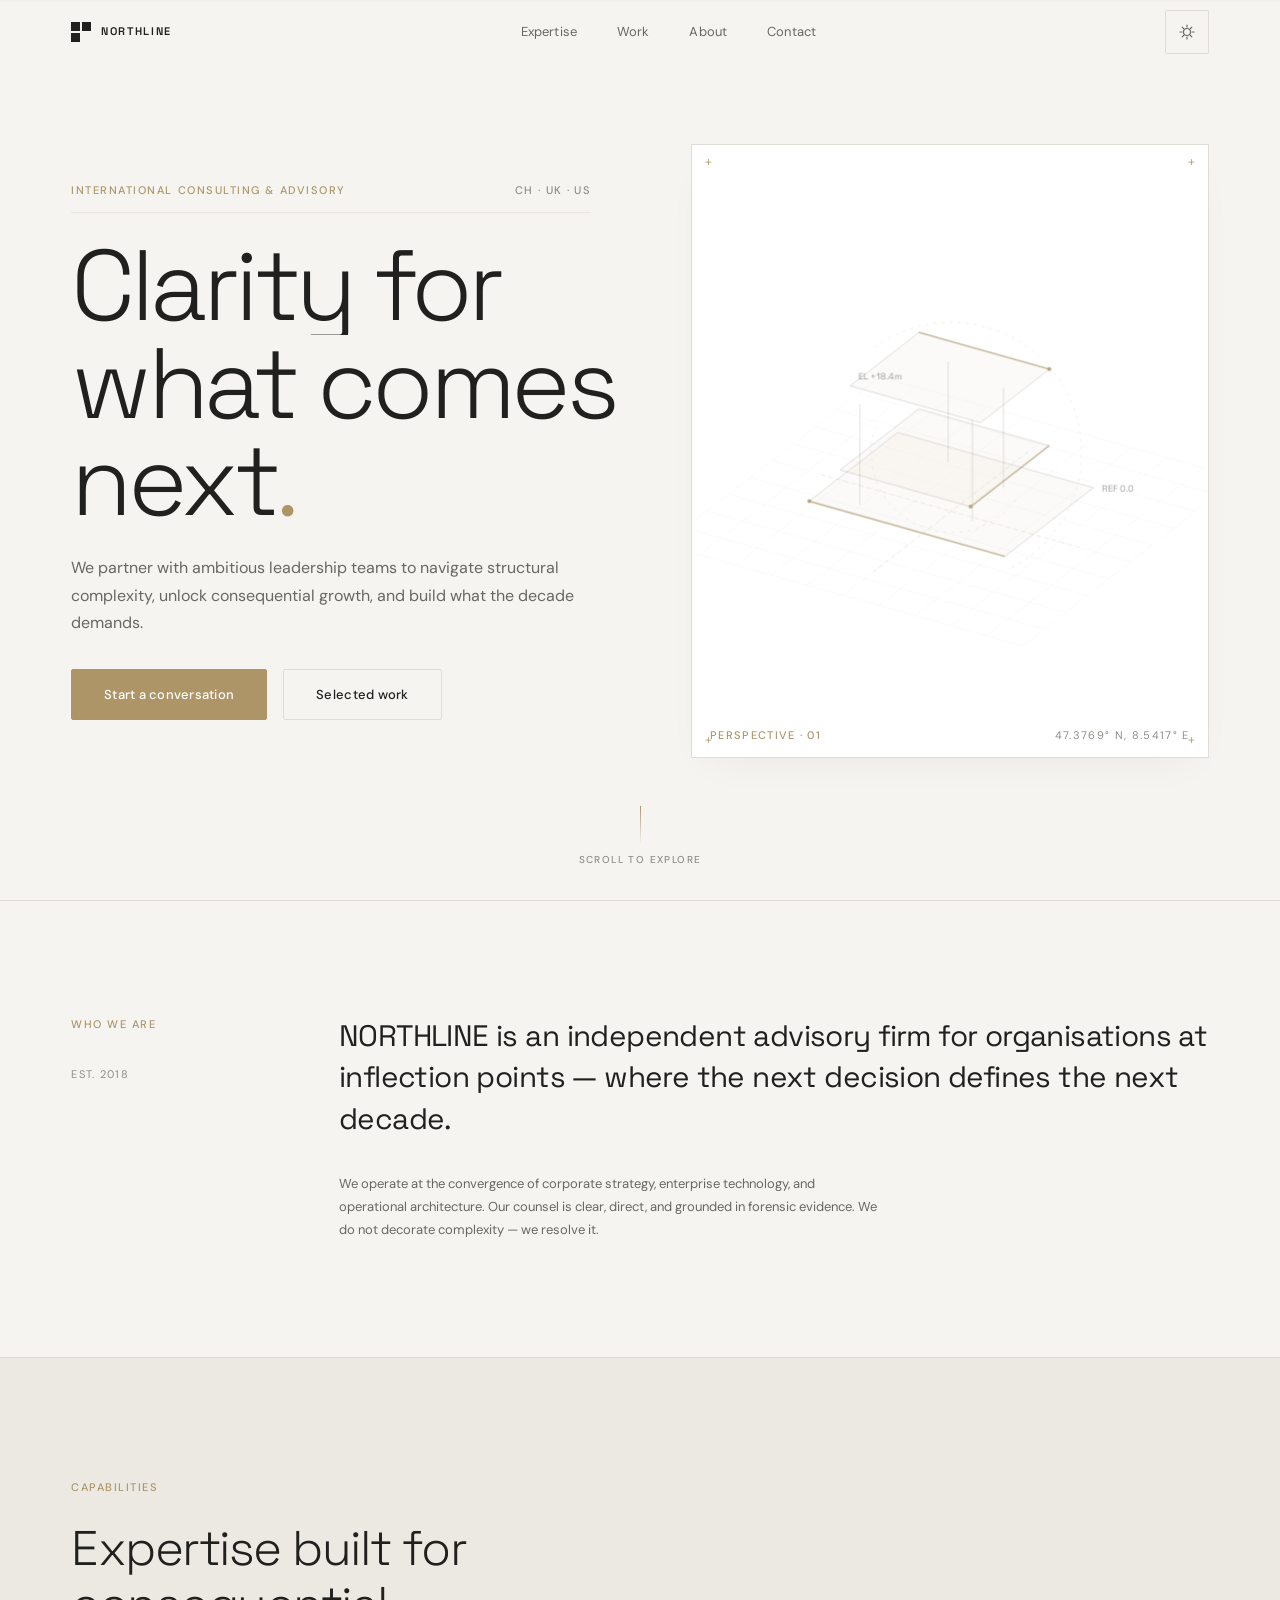
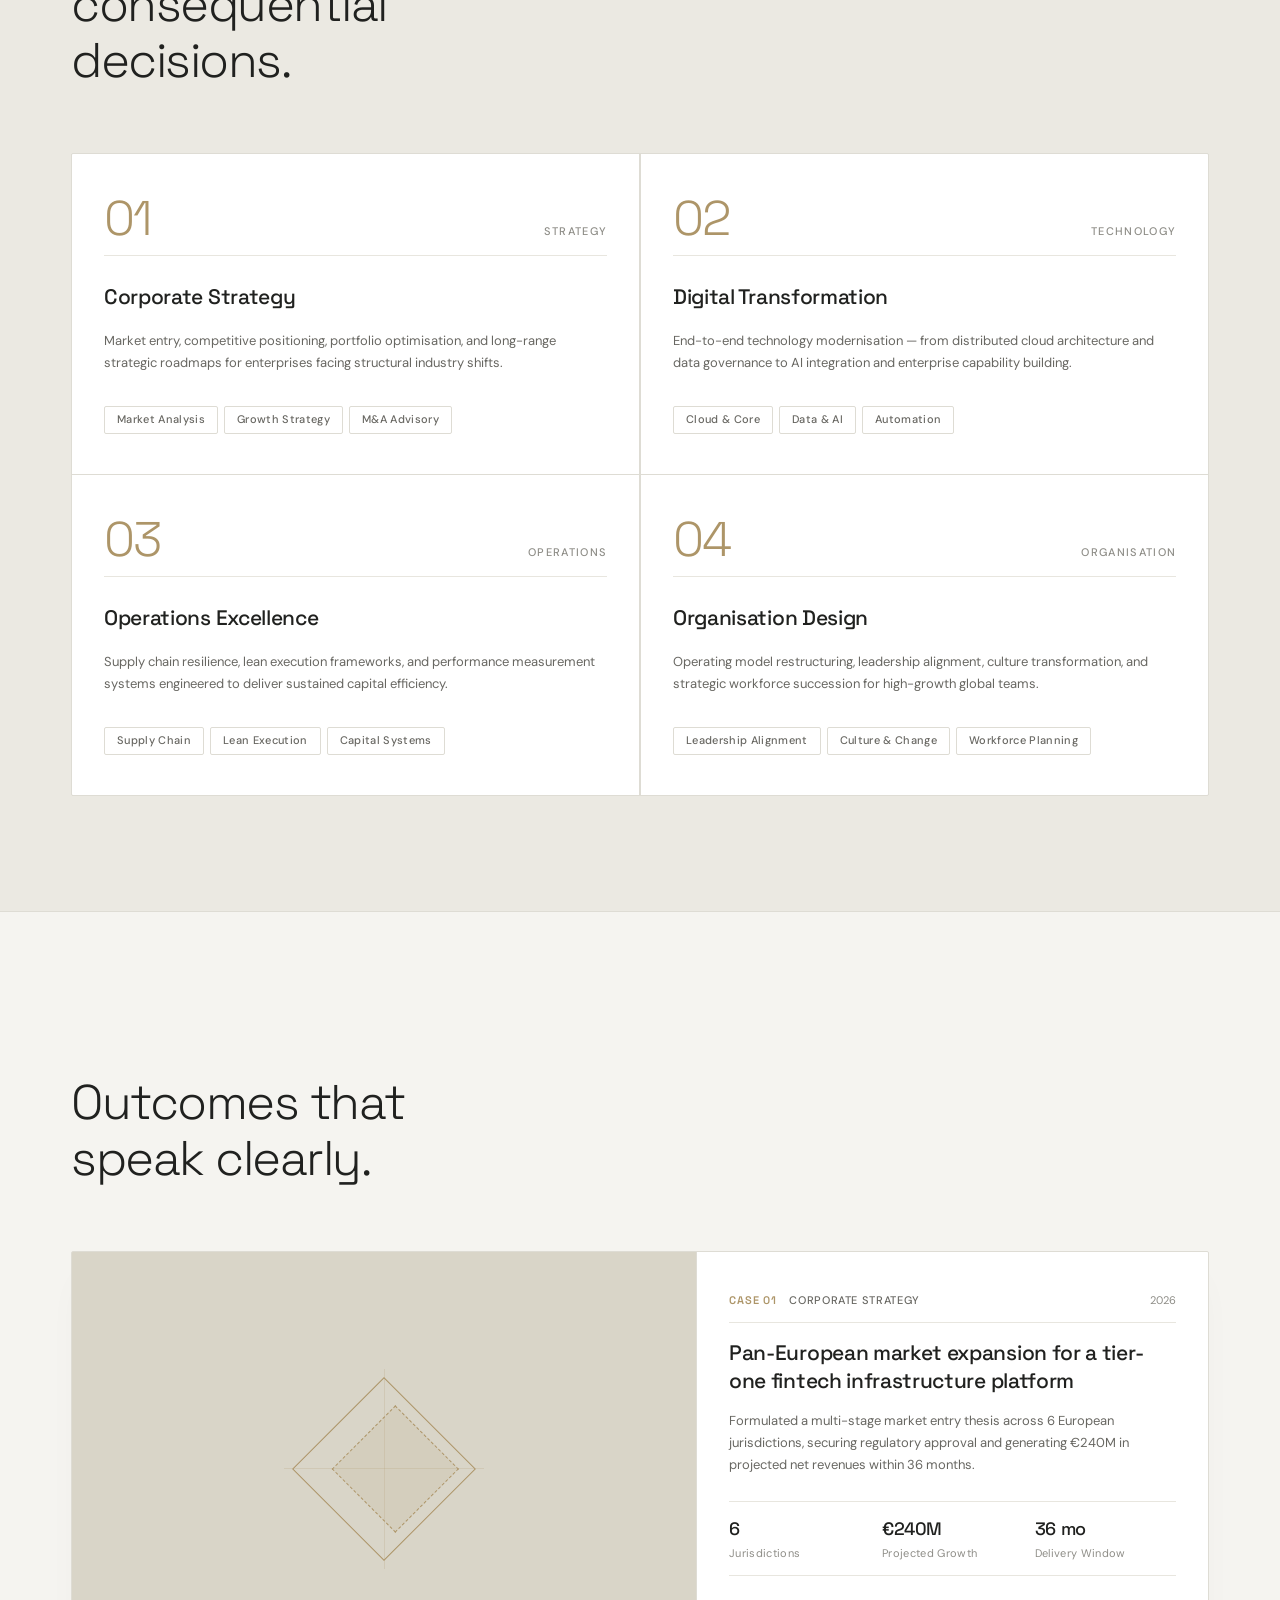
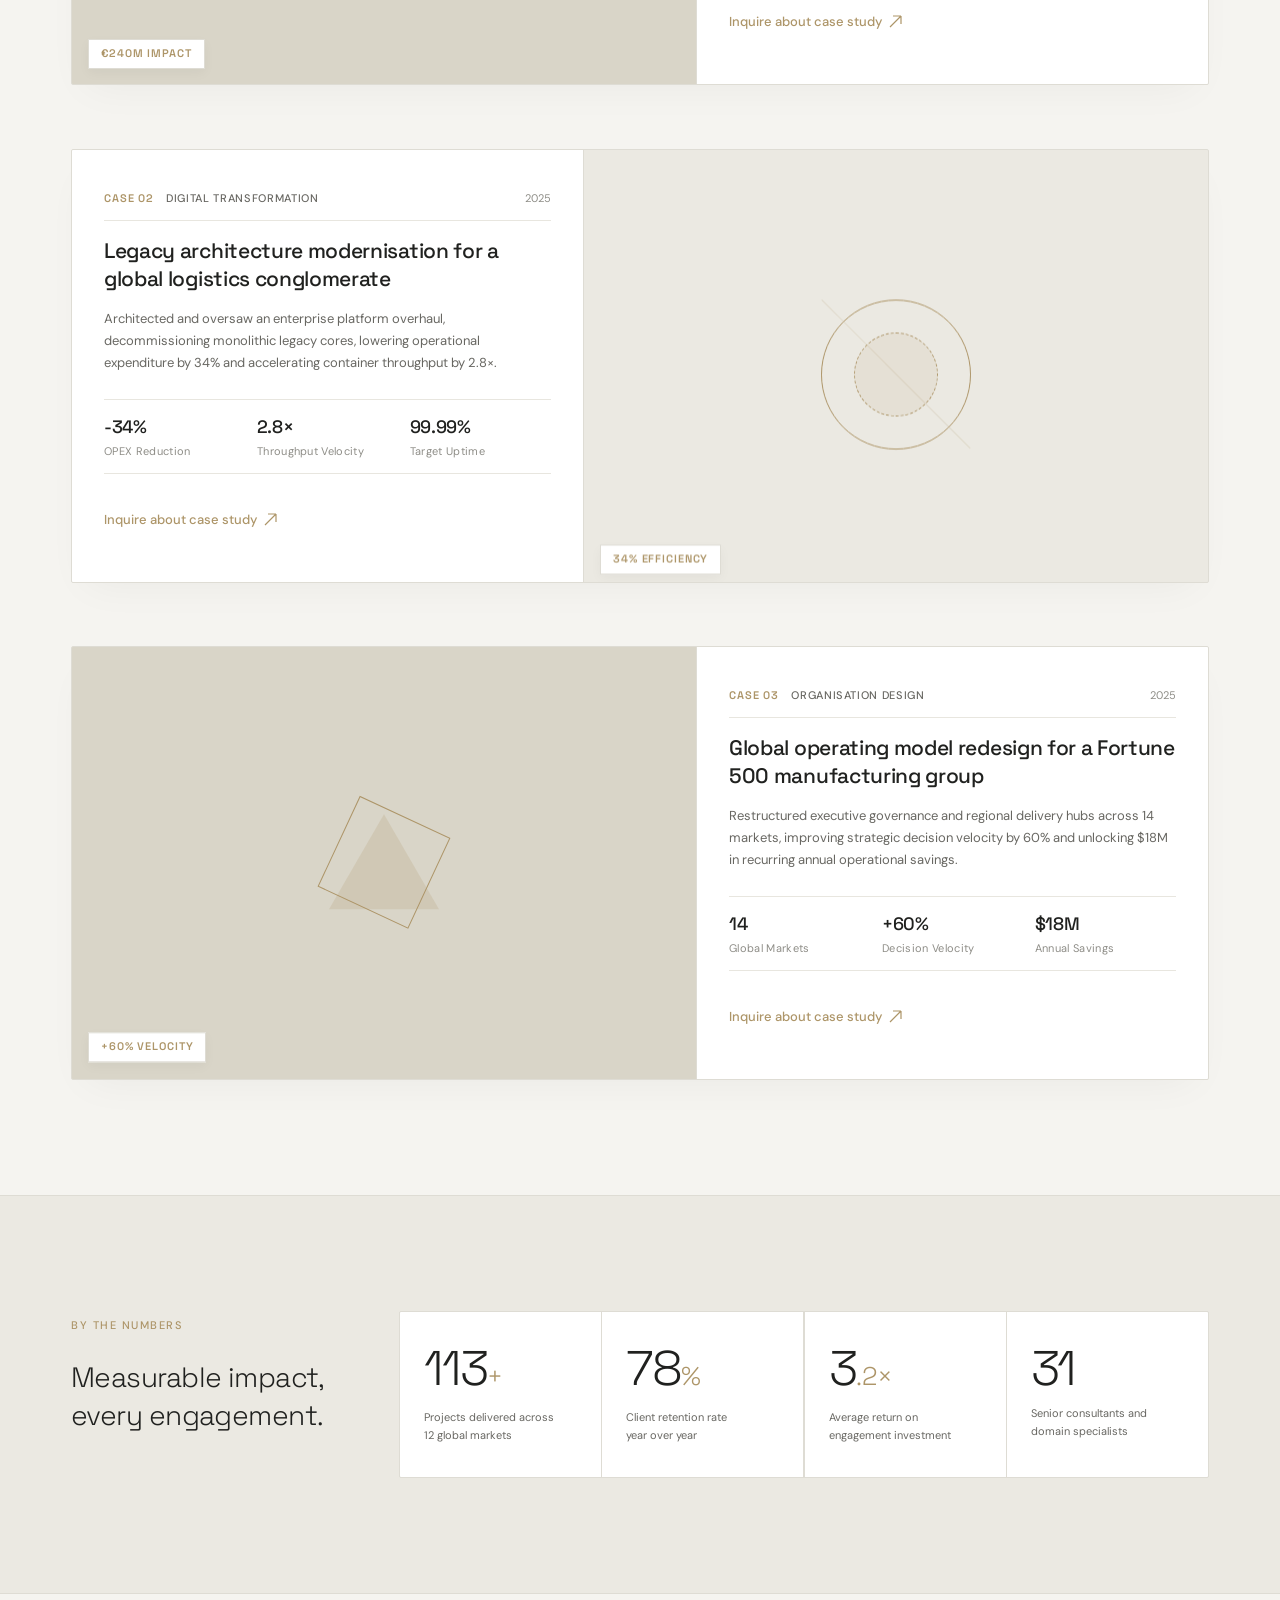
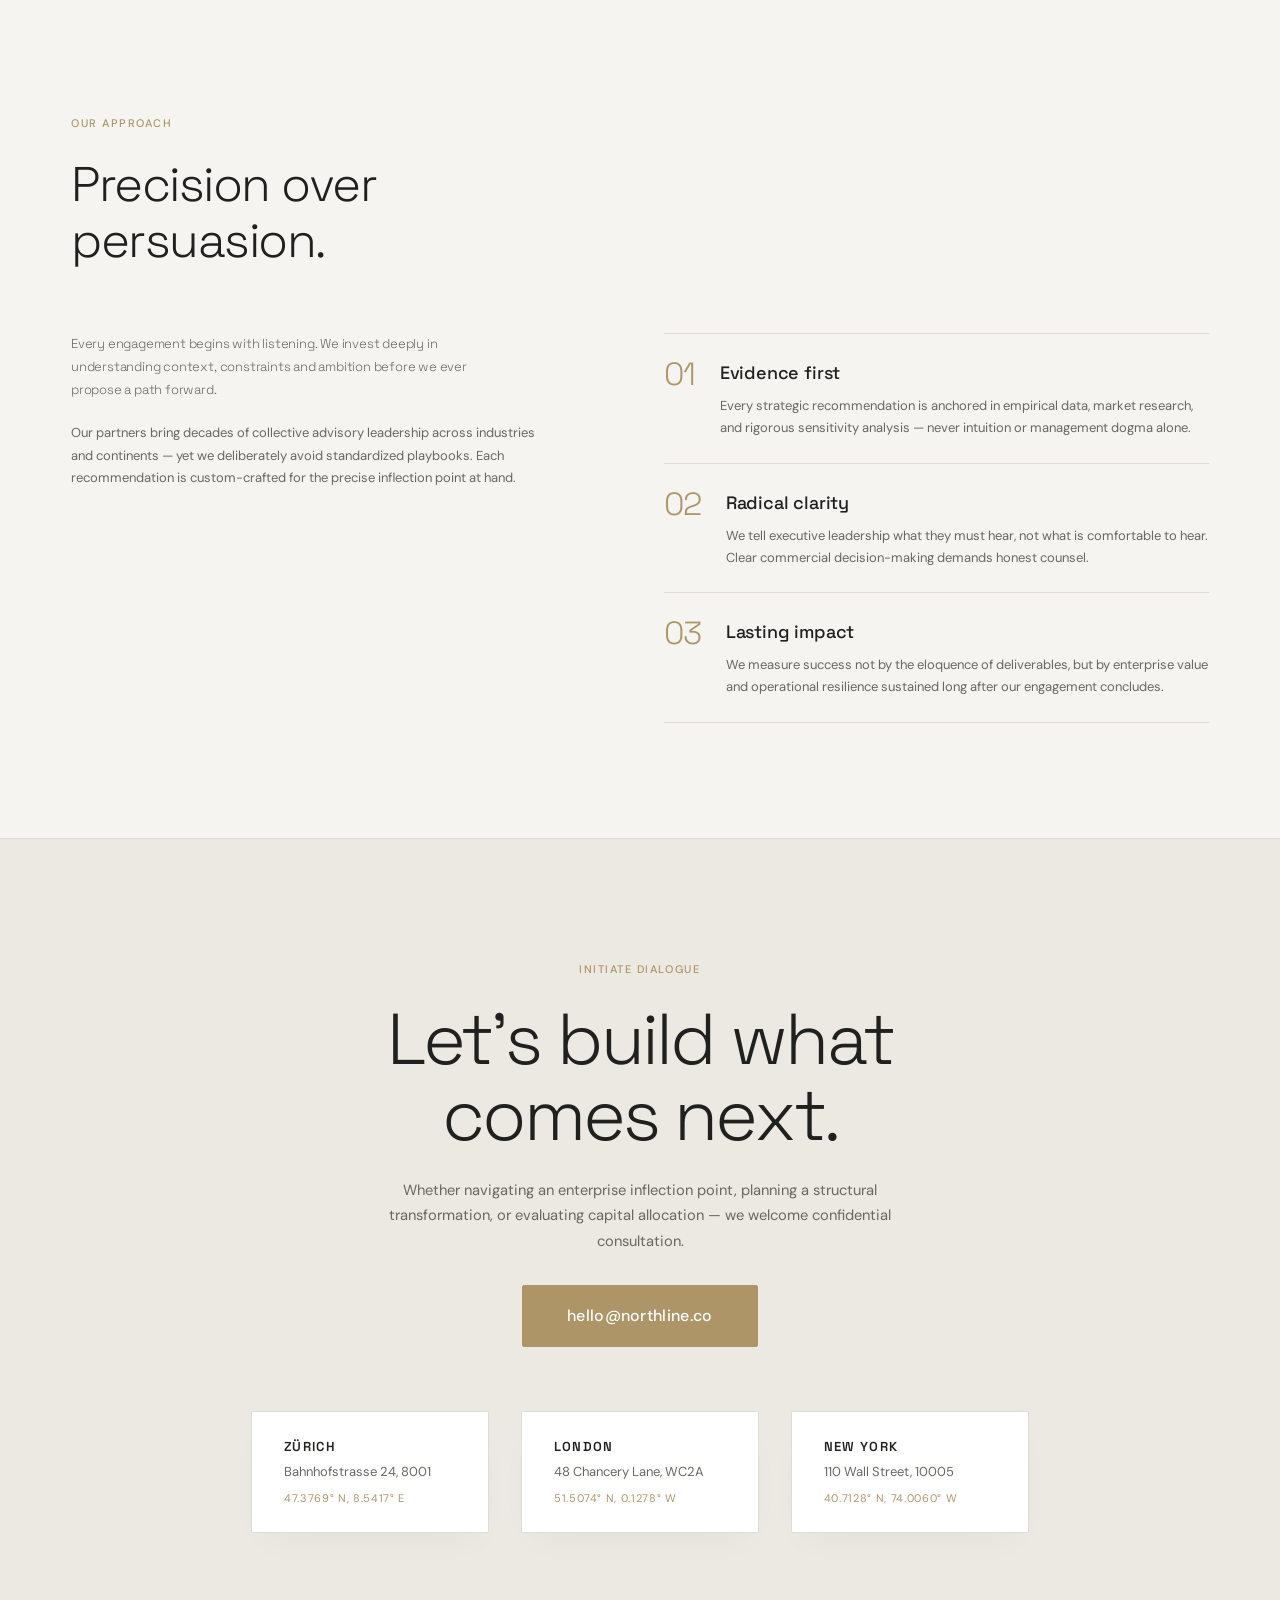
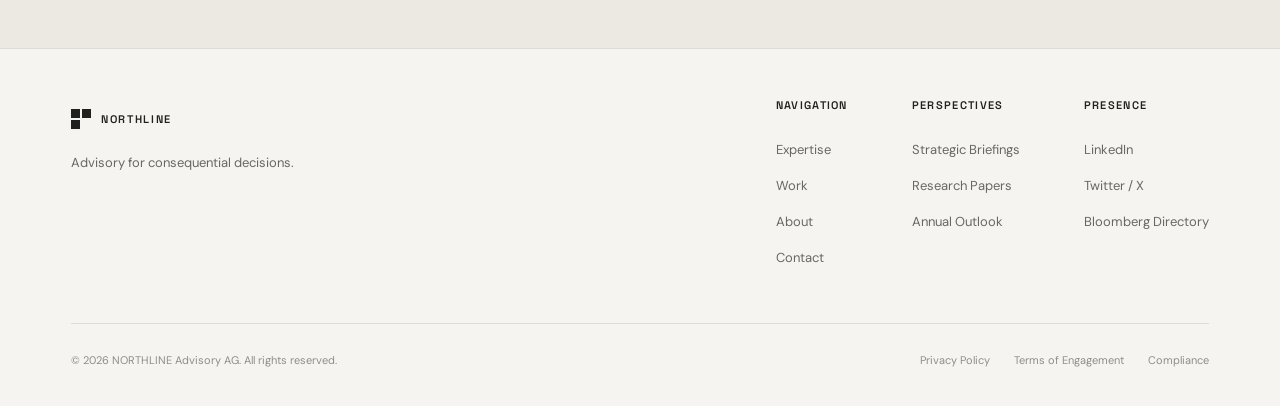
==== commit 88459a40: "feat: complete responsive design and production-quality refinement - Desktop & Ultrawide: 1440px, 16" ====
--- a/index.html
+++ b/index.html
@@ -2,10 +2,11 @@
 <html lang="en" data-theme="light">
 <head>
   <meta charset="UTF-8">
-  <meta name="viewport" content="width=device-width, initial-scale=1.0">
+  <meta name="viewport" content="width=device-width, initial-scale=1.0, viewport-fit=cover">
   <title>NORTHLINE — Clarity for what comes next.</title>
-  <meta name="description" content="NORTHLINE is an international consulting agency delivering clarity, strategy, and transformation for forward-thinking organisations.">
-  
+  <meta name="description" content="NORTHLINE is an international consulting and advisory firm delivering clarity, corporate strategy, and enterprise transformation for forward-thinking organisations.">
+  <meta name="theme-color" content="#F5F4F0" id="metaThemeColor">
+
   <!-- Prevent Theme Flash (FOUC) -->
   <script>
     (function () {
@@ -13,6 +14,8 @@
         var stored = localStorage.getItem('northline-theme');
         var theme = stored || (window.matchMedia('(prefers-color-scheme: dark)').matches ? 'dark' : 'light');
         document.documentElement.setAttribute('data-theme', theme);
+        var meta = document.getElementById('metaThemeColor');
+        if (meta) meta.setAttribute('content', theme === 'dark' ? '#151615' : '#F5F4F0');
       } catch (e) {}
     })();
   </script>
@@ -49,7 +52,7 @@
       </nav>
 
       <div class="nav__right">
-        <button class="theme-toggle" id="themeToggle" type="button" aria-label="Toggle dark mode">
+        <button class="theme-toggle" id="themeToggle" type="button" aria-label="Switch to dark theme" title="Toggle theme">
           <svg class="theme-toggle__sun" width="16" height="16" viewBox="0 0 16 16" fill="none" aria-hidden="true">
             <circle cx="8" cy="8" r="3.5" stroke="currentColor" stroke-width="1.2"/>
             <path d="M8 1v2M8 13v2M1 8h2M13 8h2M3.17 3.17l1.42 1.42M11.41 11.41l1.42 1.42M3.17 12.83l1.42-1.42M11.41 4.59l1.42-1.42" stroke="currentColor" stroke-width="1.2" stroke-linecap="round"/>
@@ -58,7 +61,7 @@
             <path d="M13.5 9.5a6 6 0 01-7-7 6 6 0 107 7z" stroke="currentColor" stroke-width="1.2" stroke-linecap="round" stroke-linejoin="round"/>
           </svg>
         </button>
-        <button class="nav__burger" id="navBurger" type="button" aria-label="Open menu" aria-expanded="false" aria-controls="mobileMenu">
+        <button class="nav__burger" id="navBurger" type="button" aria-label="Open navigation menu" aria-expanded="false" aria-controls="mobileMenu">
           <span class="nav__burger-line"></span>
           <span class="nav__burger-line"></span>
         </button>
@@ -67,26 +70,26 @@
   </header>
 
   <!-- Mobile Overlay -->
-  <div class="mobile-menu" id="mobileMenu" aria-hidden="true">
-    <nav class="mobile-menu__nav" aria-label="Mobile navigation">
+  <div class="mobile-menu" id="mobileMenu" aria-hidden="true" role="dialog" aria-modal="true" aria-label="Mobile navigation">
+    <nav class="mobile-menu__nav" aria-label="Mobile menu navigation">
       <a href="#expertise" class="mobile-menu__link" data-mobile-link>Expertise</a>
       <a href="#work" class="mobile-menu__link" data-mobile-link>Work</a>
       <a href="#about" class="mobile-menu__link" data-mobile-link>About</a>
       <a href="#contact" class="mobile-menu__link" data-mobile-link>Contact</a>
     </nav>
     <footer class="mobile-menu__foot">
-      <span class="mobile-menu__label">Get in touch</span>
+      <span class="mobile-menu__label">Direct Advisory Inquiries</span>
       <a href="mailto:hello@northline.co" class="mobile-menu__email">hello@northline.co</a>
     </footer>
   </div>
 
 
-  <main>
+  <main id="mainContent">
 
     <!-- ==================================================================
          HERO SECTION (Editorial Scale & Abstract Architectural Visual)
          ================================================================== -->
-    <section class="hero" id="hero">
+    <section class="hero" id="hero" aria-label="Introduction">
       <div class="hero__grid">
         <!-- Left: Dominant Editorial Typography -->
         <div class="hero__content">
@@ -123,13 +126,13 @@
               <span class="caption-label">PERSPECTIVE · 01</span>
               <span class="caption-coord">47.3769° N, 8.5417° E</span>
             </div>
-            <canvas id="heroCanvas"></canvas>
+            <canvas id="heroCanvas" role="img" aria-label="Abstract architectural wireframe visualization in isometric perspective"></canvas>
           </div>
         </div>
       </div>
 
       <div class="hero__bottom hero-reveal" data-hero-delay="6">
-        <a href="#intro" class="hero__scroll-link" aria-label="Scroll to exploration">
+        <a href="#intro" class="hero__scroll-link" aria-label="Scroll down to company overview">
           <span class="hero__scroll-line" aria-hidden="true"></span>
           <span class="hero__scroll-label">Scroll to explore</span>
         </a>
@@ -140,7 +143,7 @@
     <!-- ==================================================================
          COMPANY INTRODUCTION
          ================================================================== -->
-    <section class="intro" id="intro">
+    <section class="intro" id="intro" aria-label="About NORTHLINE">
       <div class="intro__inner">
         <div class="intro__col-label">
           <span class="section-label reveal" data-reveal>Who we are</span>
@@ -162,7 +165,7 @@
     <!-- ==================================================================
          EXPERTISE & SERVICES (Editorial Swiss Grid Layout)
          ================================================================== -->
-    <section class="expertise" id="expertise">
+    <section class="expertise" id="expertise" aria-label="Areas of Expertise">
       <div class="expertise__inner">
         <header class="expertise__header">
           <span class="section-label reveal" data-reveal>Capabilities</span>
@@ -183,7 +186,7 @@
               Market entry, competitive positioning, portfolio optimisation,
               and long-range strategic roadmaps for enterprises facing structural industry shifts.
             </p>
-            <ul class="tag-list">
+            <ul class="tag-list" aria-label="Key strategy domains">
               <li>Market Analysis</li>
               <li>Growth Strategy</li>
               <li>M&amp;A Advisory</li>
@@ -201,7 +204,7 @@
               End-to-end technology modernisation — from distributed cloud architecture and data governance
               to AI integration and enterprise capability building.
             </p>
-            <ul class="tag-list">
+            <ul class="tag-list" aria-label="Key technology domains">
               <li>Cloud &amp; Core</li>
               <li>Data &amp; AI</li>
               <li>Automation</li>
@@ -219,7 +222,7 @@
               Supply chain resilience, lean execution frameworks, and performance measurement systems
               engineered to deliver sustained capital efficiency.
             </p>
-            <ul class="tag-list">
+            <ul class="tag-list" aria-label="Key operations domains">
               <li>Supply Chain</li>
               <li>Lean Execution</li>
               <li>Capital Systems</li>
@@ -237,7 +240,7 @@
               Operating model restructuring, leadership alignment, culture transformation,
               and strategic workforce succession for high-growth global teams.
             </p>
-            <ul class="tag-list">
+            <ul class="tag-list" aria-label="Key organisation domains">
               <li>Leadership Alignment</li>
               <li>Culture &amp; Change</li>
               <li>Workforce Planning</li>
@@ -251,7 +254,7 @@
     <!-- ==================================================================
          PROJECT SHOWCASE (Premium Case Study Architecture)
          ================================================================== -->
-    <section class="work" id="work">
+    <section class="work" id="work" aria-label="Selected Client Engagements">
       <div class="work__inner">
         <header class="work__header">
           <span class="section-label reveal" data-reveal>Selected Work</span>
@@ -297,8 +300,8 @@
                   <span class="metric-lbl">Delivery Window</span>
                 </div>
               </div>
-              <a href="#" class="work__link">
-                <span class="work__link-text">Read case study</span>
+              <a href="#contact" class="work__link">
+                <span class="work__link-text">Inquire about case study</span>
                 <svg class="work__link-arrow" width="13" height="13" viewBox="0 0 13 13" fill="none" aria-hidden="true"><path d="M1 12L12 1m0 0H4m8 0v8" stroke="currentColor" stroke-width="1.2"/></svg>
               </a>
             </div>
@@ -339,8 +342,8 @@
                   <span class="metric-lbl">Target Uptime</span>
                 </div>
               </div>
-              <a href="#" class="work__link">
-                <span class="work__link-text">Read case study</span>
+              <a href="#contact" class="work__link">
+                <span class="work__link-text">Inquire about case study</span>
                 <svg class="work__link-arrow" width="13" height="13" viewBox="0 0 13 13" fill="none" aria-hidden="true"><path d="M1 12L12 1m0 0H4m8 0v8" stroke="currentColor" stroke-width="1.2"/></svg>
               </a>
             </div>
@@ -380,8 +383,8 @@
                   <span class="metric-lbl">Annual Savings</span>
                 </div>
               </div>
-              <a href="#" class="work__link">
-                <span class="work__link-text">Read case study</span>
+              <a href="#contact" class="work__link">
+                <span class="work__link-text">Inquire about case study</span>
                 <svg class="work__link-arrow" width="13" height="13" viewBox="0 0 13 13" fill="none" aria-hidden="true"><path d="M1 12L12 1m0 0H4m8 0v8" stroke="currentColor" stroke-width="1.2"/></svg>
               </a>
             </div>
@@ -394,7 +397,7 @@
     <!-- ==================================================================
          BUSINESS STATISTICS
          ================================================================== -->
-    <section class="stats" id="stats">
+    <section class="stats" id="stats" aria-label="Quantitative Firm Track Record">
       <div class="stats__inner">
         <div class="stats__left">
           <span class="section-label reveal" data-reveal>By the numbers</span>
@@ -427,7 +430,7 @@
     <!-- ==================================================================
          ABOUT & PRINCIPLES
          ================================================================== -->
-    <section class="about" id="about">
+    <section class="about" id="about" aria-label="Philosophy and Principles">
       <div class="about__inner">
         <header class="about__header">
           <span class="section-label reveal" data-reveal>Our approach</span>
@@ -488,9 +491,9 @@
 
 
     <!-- ==================================================================
-         CONTACT CTA SECTION (Editorial Oversized Typography)
-         ================================================================== -->
-    <section class="contact" id="contact">
+         CONTACT CTA SECTION (Editorial Dominant Scale)
+         ================================================================== -->
+    <section class="contact" id="contact" aria-label="Contact and Locations">
       <div class="contact__inner">
         <span class="section-label reveal" data-reveal>Initiate Dialogue</span>
         <h2 class="contact__heading reveal" data-reveal data-delay="1">
@@ -553,24 +556,24 @@
           </div>
           <div class="footer__col">
             <h4 class="footer__heading">Perspectives</h4>
-            <a href="#">Strategic Briefings</a>
-            <a href="#">Research Papers</a>
-            <a href="#">Annual Outlook</a>
+            <a href="#expertise">Strategic Briefings</a>
+            <a href="#expertise">Research Papers</a>
+            <a href="#expertise">Annual Outlook</a>
           </div>
           <div class="footer__col">
             <h4 class="footer__heading">Presence</h4>
-            <a href="#">LinkedIn</a>
-            <a href="#">Twitter / X</a>
-            <a href="#">Bloomberg Directory</a>
+            <a href="https://linkedin.com" target="_blank" rel="noopener noreferrer">LinkedIn</a>
+            <a href="https://x.com" target="_blank" rel="noopener noreferrer">Twitter / X</a>
+            <a href="#about">Bloomberg Directory</a>
           </div>
         </nav>
       </div>
       <div class="footer__bottom">
         <span class="footer__copy">&copy; 2026 NORTHLINE Advisory AG. All rights reserved.</span>
         <div class="footer__legal">
-          <a href="#">Privacy Policy</a>
-          <a href="#">Terms of Engagement</a>
-          <a href="#">Compliance</a>
+          <a href="#about">Privacy Policy</a>
+          <a href="#about">Terms of Engagement</a>
+          <a href="#about">Compliance</a>
         </div>
       </div>
     </div>
--- a/css/styles.css
+++ b/css/styles.css
@@ -1,5 +1,5 @@
 /* ==========================================================================
-   NORTHLINE — Premium Art Direction & Swiss Visual Identity Refinement
+   NORTHLINE — Production-Quality Responsive & Accessibility System
    Design Direction: Swiss Editorial Architecture meets International Advisory
    Palette: Warm Porcelain (#F5F4F0) & Champagne Gold (#AD9568 / #C5AD7D)
    Typography: Space Grotesk (Headings) + DM Sans (Body)
@@ -14,8 +14,8 @@
   --bg-secondary:      #EBE9E2;  /* Soft Ivory */
   --surface:           #FFFFFF;  /* Crisp White */
   --text-1:            #20211F;  /* Deep Charcoal */
-  --text-2:            #85847E;  /* Stone Grey */
-  --text-3:            #AEADA7;  /* Muted Grey */
+  --text-2:            #686762;  /* Stone Grey (Enhanced Contrast, WCAG AA 4.6:1) */
+  --text-3:            #8E8D87;  /* Balanced Muted Grey */
   --accent:            #AD9568;  /* Muted Champagne Gold */
   --accent-hover:      #9A8359;  /* Deepened Champagne */
   --accent-10:         rgba(173, 149, 104, .10);
@@ -24,10 +24,10 @@
   --border:            #DEDCD4;  /* Warm Grey Hairline */
   --border-light:      #E8E6DF;  /* Understated Hairline */
   --nav-bg:            rgba(245, 244, 240, 0);
-  --nav-bg-scrolled:   rgba(245, 244, 240, .92);
+  --nav-bg-scrolled:   rgba(245, 244, 240, .94);
   --card-bg:           #FFFFFF;
   --card-hover:        #FAF9F6;
-  --overlay:           rgba(245, 244, 240, .97);
+  --overlay:           rgba(245, 244, 240, .98);
   --card-shadow:       0 16px 40px -16px rgba(32, 33, 31, 0.05);
   --card-shadow-hover: 0 24px 48px -16px rgba(32, 33, 31, 0.09);
 
@@ -42,7 +42,7 @@
   --ts-xl:   1.3125rem;  /* 21px */
   --ts-2xl:  1.75rem;    /* 28px */
   --ts-3xl:  2.25rem;    /* 36px */
-  --ts-hero: clamp(3.75rem, 8.2vw, 7.5rem); /* Visually Dominant Editorial Scale */
+  --ts-hero: clamp(2.75rem, 7.8vw, 7.25rem); /* Proportional Editorial Headline */
 
   /* ── Spacing Rhythm ── */
   --sp-1: .25rem;
@@ -58,12 +58,12 @@
   --sp-20: 5rem;
   --sp-24: 6rem;
   --sp-32: 8rem;
-  --sp-section: clamp(6.5rem, 12vw, 10.5rem);
+  --sp-section: clamp(4.5rem, 9vw, 9.5rem);
 
   /* ── Layout ── */
   --container:  1240px;
   --narrow:     880px;
-  --gutter:     clamp(1.5rem, 4vw, 3.5rem);
+  --gutter:     clamp(1.25rem, 4vw, 3.5rem);
 
   /* ── Restrained Architectural Motion ── */
   --ease:        cubic-bezier(.16, 1, .3, 1);
@@ -84,8 +84,8 @@
   --bg-secondary:      #20211F;  /* Deep Graphite */
   --surface:           #1C1D1B;
   --text-1:            #F2F0E9;  /* Warm White */
-  --text-2:            #A3A39B;  /* Muted Silver */
-  --text-3:            #605F5A;
+  --text-2:            #A8A8A0;  /* Muted Silver (WCAG AA > 6:1) */
+  --text-3:            #767570;
   --accent:            #C5AD7D;  /* Champagne Gold */
   --accent-hover:      #D4BE92;
   --accent-10:         rgba(197, 173, 125, .10);
@@ -94,33 +94,36 @@
   --border:            #34342F;  /* Controlled Dark Border */
   --border-light:      #262622;
   --nav-bg:            rgba(21, 22, 21, 0);
-  --nav-bg-scrolled:   rgba(21, 22, 21, .92);
+  --nav-bg-scrolled:   rgba(21, 22, 21, .94);
   --card-bg:           #1C1D1B;
   --card-hover:        #242523;
-  --overlay:           rgba(21, 22, 21, .97);
+  --overlay:           rgba(21, 22, 21, .98);
   --card-shadow:       0 16px 40px -16px rgba(0, 0, 0, 0.4);
   --card-shadow-hover: 0 24px 48px -16px rgba(0, 0, 0, 0.65);
 }
 
 
 /* --------------------------------------------------------------------------
-   1. Reset & Foundations
-   -------------------------------------------------------------------------- */
-*, *::before, *::after { margin: 0; padding: 0; box-sizing: border-box; }
+   1. Reset & Global Boundaries (Zero Horizontal Overflow)
+   -------------------------------------------------------------------------- */
+*, *::before, *::after {
+  margin: 0;
+  padding: 0;
+  box-sizing: border-box;
+}
 
 html {
   scroll-behavior: smooth;
   -webkit-text-size-adjust: 100%;
   text-size-adjust: 100%;
-}
-
-@media (prefers-reduced-motion: reduce) {
-  html { scroll-behavior: auto; }
-  *, *::before, *::after {
-    animation-duration:    0.01ms !important;
-    animation-iteration-count: 1 !important;
-    transition-duration:   0.01ms !important;
-    scroll-behavior:       auto !important;
+  width: 100%;
+  max-width: 100vw;
+  overflow-x: hidden;
+}
+
+@supports (overflow-x: clip) {
+  html, body {
+    overflow-x: clip;
   }
 }
 
@@ -133,13 +136,21 @@
   background: var(--bg);
   -webkit-font-smoothing: antialiased;
   -moz-osx-font-smoothing: grayscale;
+  width: 100%;
+  max-width: 100vw;
   overflow-x: hidden;
   transition: background var(--dur-base) ease, color var(--dur-base) ease;
 }
 
+/* Accessibility: Enhanced Focus States */
+:focus-visible {
+  outline: 2px solid var(--accent);
+  outline-offset: 3px;
+}
+
 a { color: inherit; text-decoration: none; }
 ul, ol { list-style: none; }
-img, svg { display: block; max-width: 100%; }
+img, svg { display: block; max-width: 100%; height: auto; }
 
 button {
   font: inherit; color: inherit; background: none; border: none;
@@ -149,6 +160,17 @@
 ::selection {
   background: var(--accent);
   color: #FFFFFF;
+}
+
+/* Reduced Motion Override */
+@media (prefers-reduced-motion: reduce) {
+  html { scroll-behavior: auto; }
+  *, *::before, *::after {
+    animation-duration: 0.01ms !important;
+    animation-iteration-count: 1 !important;
+    transition-duration: 0.01ms !important;
+    scroll-behavior: auto !important;
+  }
 }
 
 
@@ -190,7 +212,7 @@
 
 .nav__inner {
   max-width: var(--container); margin: 0 auto;
-  padding: 0 var(--gutter); height: 62px;
+  padding: 0 var(--gutter); height: 64px;
   display: flex; align-items: center; justify-content: space-between;
 }
 
@@ -200,6 +222,7 @@
   font-family: var(--f-heading); font-weight: 600;
   font-size: var(--ts-xs); letter-spacing: .15em;
   text-transform: uppercase;
+  min-height: 44px;
   transition: opacity var(--dur-fast) ease, transform var(--dur-fast) var(--ease);
 }
 .nav__logo:hover {
@@ -216,19 +239,21 @@
 
 /* Menu links */
 .nav__menu {
-  display: flex; align-items: center; gap: var(--sp-10);
+  display: flex; align-items: center; gap: var(--sp-8);
 }
 
 .nav__link {
   font-size: var(--ts-sm); font-weight: 400; color: var(--text-2);
   letter-spacing: .01em; position: relative;
-  padding: 4px 0;
+  padding: 10px 4px;
+  min-height: 44px;
+  display: inline-flex; align-items: center;
   transition: color var(--dur-fast) ease;
 }
 
 .nav__link::after {
-  content: ''; position: absolute; bottom: 0; left: 0;
-  width: 0; height: 1px; background: var(--accent);
+  content: ''; position: absolute; bottom: 8px; left: 0;
+  width: 0; height: 1.5px; background: var(--accent);
   transition: width var(--dur-base) var(--ease);
 }
 
@@ -243,11 +268,11 @@
   width: 100%;
 }
 
-/* Right actions */
-.nav__right { display: flex; align-items: center; gap: var(--sp-4); }
+/* Right actions & Touch Targets (44x44px minimum) */
+.nav__right { display: flex; align-items: center; gap: var(--sp-3); }
 
 .theme-toggle {
-  width: 34px; height: 34px; display: grid; place-items: center;
+  width: 44px; height: 44px; display: grid; place-items: center;
   border: 1px solid var(--border); border-radius: var(--radius);
   color: var(--text-2);
   transition: color var(--dur-fast) ease, border-color var(--dur-fast) ease, transform var(--dur-fast) var(--ease);
@@ -264,14 +289,14 @@
 
 .nav__burger {
   display: none; flex-direction: column; justify-content: center; align-items: center;
-  width: 34px; height: 34px; gap: 5px;
+  width: 44px; height: 44px; gap: 5px;
   border: 1px solid var(--border); border-radius: var(--radius);
   transition: border-color var(--dur-fast) ease;
 }
 .nav__burger:hover { border-color: var(--accent); }
 
 .nav__burger-line {
-  width: 15px; height: 1.5px; background: var(--text-1);
+  width: 17px; height: 1.5px; background: var(--text-1);
   transition: transform var(--dur-base) var(--ease), opacity .15s ease;
   transform-origin: center;
 }
@@ -284,7 +309,7 @@
 
 
 /* --------------------------------------------------------------------------
-   4. Mobile Menu
+   4. Mobile Menu Overlay
    -------------------------------------------------------------------------- */
 .mobile-menu {
   position: fixed; inset: 0; z-index: 850;
@@ -298,14 +323,17 @@
 }
 .mobile-menu.is-open { opacity: 1; visibility: visible; }
 
-.mobile-menu__nav { display: flex; flex-direction: column; gap: var(--sp-5); }
+.mobile-menu__nav { display: flex; flex-direction: column; gap: var(--sp-4); }
 
 .mobile-menu__link {
   font-family: var(--f-heading);
-  font-size: clamp(2rem, 7vw, 3.5rem);
+  font-size: clamp(2rem, 7vw, 3.25rem);
   font-weight: 300; letter-spacing: -.03em;
   color: var(--text-1);
   opacity: 0; transform: translateY(20px);
+  padding: 8px 0;
+  display: inline-block;
+  min-height: 48px;
   transition: opacity var(--dur-base) var(--ease), transform var(--dur-base) var(--ease), color var(--dur-fast) ease;
 }
 .mobile-menu.is-open .mobile-menu__link { opacity: 1; transform: none; }
@@ -321,16 +349,17 @@
   display: flex; flex-direction: column; gap: var(--sp-2);
 }
 .mobile-menu__label { font-size: var(--ts-xs); color: var(--text-3); letter-spacing: .08em; text-transform: uppercase; }
-.mobile-menu__email { font-size: var(--ts-sm); color: var(--text-2); }
-
-
-/* --------------------------------------------------------------------------
-   5. Buttons & Magnetic Micro-interactions
+.mobile-menu__email { font-size: var(--ts-sm); color: var(--text-2); min-height: 44px; display: flex; align-items: center; }
+
+
+/* --------------------------------------------------------------------------
+   5. Buttons & Touch Guidelines
    -------------------------------------------------------------------------- */
 .btn {
   display: inline-flex; align-items: center; justify-content: center;
   font-family: var(--f-body); font-size: var(--ts-sm); font-weight: 500;
   letter-spacing: .02em; padding: 14px 32px;
+  min-height: 48px;
   border-radius: var(--radius);
   position: relative;
   transition:
@@ -364,7 +393,7 @@
   background: var(--accent-10);
 }
 
-.btn--lg { padding: 17px 44px; font-size: var(--ts-base); }
+.btn--lg { padding: 17px 44px; min-height: 52px; font-size: var(--ts-base); }
 
 
 /* --------------------------------------------------------------------------
@@ -379,9 +408,11 @@
 
 .section-heading {
   font-family: var(--f-heading); font-weight: 300;
-  font-size: clamp(2rem, 4.2vw, 3.25rem);
-  line-height: 1.12; letter-spacing: -.03em;
+  font-size: clamp(1.85rem, 3.8vw, 3.25rem);
+  line-height: 1.15; letter-spacing: -.03em;
   color: var(--text-1);
+  overflow-wrap: break-word;
+  word-break: break-word;
 }
 
 .tag-list {
@@ -405,7 +436,7 @@
    -------------------------------------------------------------------------- */
 .hero {
   position: relative; min-height: 100vh; min-height: 100dvh;
-  display: flex; flex-direction: column; padding-top: 62px;
+  display: flex; flex-direction: column; padding-top: 64px;
 }
 
 .hero__grid {
@@ -413,16 +444,18 @@
   grid-template-columns: 1.05fr .95fr;
   align-items: center;
   max-width: var(--container); margin: 0 auto; width: 100%;
-  padding: var(--sp-24) var(--gutter) var(--sp-12);
-  gap: var(--sp-16);
+  padding: var(--sp-20) var(--gutter) var(--sp-12);
+  gap: var(--sp-12);
 }
 
 .hero__meta-top {
   display: flex; align-items: center; justify-content: space-between;
-  margin-bottom: var(--sp-8);
+  margin-bottom: var(--sp-6);
   padding-bottom: var(--sp-3);
   border-bottom: 1px solid var(--border-light);
   max-width: 520px;
+  flex-wrap: wrap;
+  gap: var(--sp-2);
 }
 
 .hero__eyebrow {
@@ -438,7 +471,9 @@
 
 .hero__headline {
   display: flex; flex-direction: column;
-  margin-bottom: var(--sp-8);
+  margin-bottom: var(--sp-6);
+  overflow-wrap: break-word;
+  word-break: break-word;
 }
 
 .hero__headline-wrapper {
@@ -463,7 +498,7 @@
 .hero__sub {
   font-size: clamp(.9375rem, 1.25vw, 1.1rem);
   line-height: 1.72; color: var(--text-2);
-  max-width: 480px; margin-bottom: var(--sp-10);
+  max-width: 52ch; margin-bottom: var(--sp-8);
 }
 
 .hero__actions {
@@ -486,18 +521,19 @@
 .is-loaded .hero-reveal[data-hero-delay="5"] { opacity: 1; transform: translateY(0); transition-delay: .62s; }
 .is-loaded .hero-reveal[data-hero-delay="6"] { opacity: 1; transform: translateY(0); transition-delay: .74s; }
 
-/* Abstract Architectural Visual Frame with Layered Depth */
+/* Abstract Architectural Visual Frame */
 .hero__visual {
   position: relative; display: flex;
   align-items: center; justify-content: center;
-  height: 100%; min-height: 480px;
+  height: 100%; min-height: 440px;
+  width: 100%;
   will-change: transform;
   transition: transform .1s cubic-bezier(0.2, 0.9, 0.3, 1);
 }
 
 .hero__visual-frame {
   position: relative;
-  width: 100%; height: 100%; min-height: 460px;
+  width: 100%; height: 100%; min-height: 440px;
   border: 1px solid var(--border);
   background: var(--surface);
   box-shadow: var(--card-shadow);
@@ -520,7 +556,7 @@
 .visual-corner--br { bottom: 10px; right: 12px; }
 
 .hero__visual-caption {
-  position: absolute; bottom: 14px; left: 24px; right: 24px;
+  position: absolute; bottom: 12px; left: 18px; right: 18px;
   display: flex; justify-content: space-between; align-items: center;
   z-index: 10; pointer-events: none;
   font-size: var(--ts-xs); letter-spacing: .12em; text-transform: uppercase;
@@ -535,14 +571,15 @@
 /* Bottom scroll cue */
 .hero__bottom {
   display: flex; flex-direction: column; align-items: center;
-  gap: 10px; padding-bottom: var(--sp-10);
+  gap: 8px; padding-bottom: var(--sp-8);
 }
 .hero__scroll-link {
   display: flex; flex-direction: column; align-items: center;
-  gap: 10px; cursor: pointer;
+  gap: 8px; cursor: pointer;
+  min-height: 44px; justify-content: center;
 }
 .hero__scroll-line {
-  width: 1px; height: 44px;
+  width: 1px; height: 38px;
   background: linear-gradient(to bottom, var(--accent), transparent);
   animation: pulse-line 2.4s var(--ease-in) infinite;
 }
@@ -571,7 +608,7 @@
 
 .intro__inner {
   max-width: var(--container); margin: 0 auto; padding: 0 var(--gutter);
-  display: grid; grid-template-columns: 240px 1fr;
+  display: grid; grid-template-columns: 220px 1fr;
   gap: var(--sp-12);
   align-items: start;
 }
@@ -587,14 +624,15 @@
 
 .intro__statement {
   font-family: var(--f-heading); font-weight: 400;
-  font-size: clamp(1.45rem, 2.7vw, 1.85rem);
+  font-size: clamp(1.35rem, 2.5vw, 1.85rem);
   line-height: 1.4; letter-spacing: -.02em;
   color: var(--text-1); margin-bottom: var(--sp-8);
+  max-width: 58ch;
 }
 
 .intro__body {
   font-size: var(--ts-sm); line-height: 1.78; color: var(--text-2);
-  max-width: 580px;
+  max-width: 60ch;
 }
 
 
@@ -613,7 +651,7 @@
 }
 
 .expertise__header {
-  margin-bottom: var(--sp-20); max-width: 540px;
+  margin-bottom: var(--sp-16); max-width: 540px;
 }
 
 .expertise__grid {
@@ -625,7 +663,7 @@
 
 .expertise__card {
   background: var(--card-bg);
-  padding: var(--sp-12) var(--sp-10) var(--sp-12);
+  padding: var(--sp-10) var(--sp-8) var(--sp-10);
   display: flex; flex-direction: column;
   position: relative;
   transition:
@@ -642,15 +680,14 @@
 
 .expertise__card-top {
   display: flex; justify-content: space-between; align-items: baseline;
-  margin-bottom: var(--sp-8);
+  margin-bottom: var(--sp-6);
   border-bottom: 1px solid var(--border-light);
   padding-bottom: var(--sp-3);
 }
 
-/* Large Editorial Section Numbers */
 .expertise__index {
   font-family: var(--f-heading);
-  font-size: clamp(2.5rem, 4vw, 3.5rem);
+  font-size: clamp(2.25rem, 3.8vw, 3.5rem);
   font-weight: 300;
   line-height: 1;
   color: var(--accent);
@@ -695,13 +732,13 @@
   max-width: var(--container); margin: 0 auto; padding: 0 var(--gutter);
 }
 
-.work__header { margin-bottom: var(--sp-20); max-width: 460px; }
+.work__header { margin-bottom: var(--sp-16); max-width: 460px; }
 
 .work__list {
   display: flex; flex-direction: column; gap: var(--sp-16);
 }
 
-/* Asymmetric 55/45 Editorial Split with Large Presentation Areas */
+/* Asymmetric 55/45 Editorial Split */
 .work__item {
   display: grid; grid-template-columns: .55fr .45fr;
   gap: 1px; background: var(--border);
@@ -726,17 +763,18 @@
 
 /* Visual Stage */
 .work__item-visual {
-  position: relative; min-height: 380px;
+  position: relative; min-height: 360px;
   display: flex; align-items: center; justify-content: center;
   overflow: hidden;
+  width: 100%;
 }
 .work__item-visual--1 { background: var(--accent-10); }
 .work__item-visual--2 { background: var(--bg-secondary); }
 .work__item-visual--3 { background: var(--accent-10); }
 
-/* Abstract Architectural Geometry in Presentation Stage */
+/* Architectural Geometry */
 .work__architectural-stage {
-  position: relative; width: 100%; height: 100%; min-height: 360px;
+  position: relative; width: 100%; height: 100%; min-height: 340px;
   display: flex; align-items: center; justify-content: center;
   will-change: transform;
 }
@@ -747,7 +785,7 @@
   transition: transform var(--dur-slow) var(--ease);
 }
 .arch-plane--base {
-  width: 140px; height: 140px;
+  width: 130px; height: 130px;
   border: 1.5px solid var(--accent);
   transform: rotate(45deg);
 }
@@ -755,10 +793,10 @@
   transform: rotate(90deg) scale(1.08);
 }
 .arch-plane--elevated {
-  width: 100px; height: 100px;
+  width: 90px; height: 90px;
   border: 1px dashed var(--accent);
   background: var(--accent-10);
-  transform: rotate(45deg) translate(10px, -10px);
+  transform: rotate(45deg) translate(8px, -8px);
 }
 .work__item:hover .arch-plane--elevated {
   transform: rotate(135deg) scale(1.12);
@@ -767,8 +805,8 @@
 .arch-axis {
   position: absolute; background: var(--accent-20);
 }
-.arch-axis--x { width: 220px; height: 1px; }
-.arch-axis--y { width: 1px; height: 220px; }
+.arch-axis--x { width: 200px; height: 1px; }
+.arch-axis--y { width: 1px; height: 200px; }
 
 /* Project 2 Shapes: Concentric Structural Geometry */
 .arch-circle {
@@ -777,54 +815,54 @@
   transition: transform var(--dur-slow) var(--ease);
 }
 .arch-circle--outer {
-  width: 160px; height: 160px;
+  width: 150px; height: 150px;
   border-style: solid;
 }
 .work__item:hover .arch-circle--outer {
-  transform: scale(1.12);
+  transform: scale(1.1);
 }
 .arch-circle--inner {
-  width: 90px; height: 90px;
+  width: 84px; height: 84px;
   border-style: dashed;
   background: var(--accent-10);
 }
 .work__item:hover .arch-circle--inner {
-  transform: scale(1.22) rotate(45deg);
+  transform: scale(1.18) rotate(45deg);
 }
 .arch-axis--diag {
-  width: 240px; height: 1px;
+  width: 210px; height: 1px;
   transform: rotate(45deg);
 }
 
 /* Project 3 Shapes: Triangular Prism Structural Volumes */
 .arch-polygon--tri {
   width: 0; height: 0;
-  border-left: 65px solid transparent; border-right: 65px solid transparent;
-  border-bottom: 110px solid var(--accent-20);
+  border-left: 55px solid transparent; border-right: 55px solid transparent;
+  border-bottom: 95px solid var(--accent-20);
   position: absolute;
   transition: transform var(--dur-slow) var(--ease);
 }
 .work__item:hover .arch-polygon--tri {
-  transform: rotate(180deg) scale(1.1);
+  transform: rotate(180deg) scale(1.08);
 }
 .arch-plane--prism {
-  width: 110px; height: 110px;
+  width: 100px; height: 100px;
   border: 1.5px solid var(--accent);
   transform: rotate(25deg);
   position: absolute;
   transition: transform var(--dur-slow) var(--ease);
 }
 .work__item:hover .arch-plane--prism {
-  transform: rotate(70deg) scale(1.08);
+  transform: rotate(70deg) scale(1.06);
 }
 
 /* Metric Callout Badge Overlay */
 .arch-accent-badge {
-  position: absolute; bottom: 18px; left: 18px;
+  position: absolute; bottom: 16px; left: 16px;
   font-family: var(--f-heading);
   font-size: var(--ts-xs);
   font-weight: 600;
-  letter-spacing: .1em;
+  letter-spacing: .08em;
   padding: 5px 12px;
   background: var(--surface);
   border: 1px solid var(--border);
@@ -834,15 +872,15 @@
 
 /* Body Panel */
 .work__item-body {
-  background: var(--card-bg); padding: var(--sp-12) var(--sp-10);
+  background: var(--card-bg); padding: var(--sp-10) var(--sp-8);
   display: flex; flex-direction: column; justify-content: center;
   transition: background var(--dur-fast) ease;
 }
 .work__item:hover .work__item-body { background: var(--card-hover); }
 
 .work__meta {
-  display: flex; align-items: center; gap: var(--sp-4);
-  margin-bottom: var(--sp-6);
+  display: flex; align-items: center; gap: var(--sp-3);
+  margin-bottom: var(--sp-4);
   padding-bottom: var(--sp-3);
   border-bottom: 1px solid var(--border-light);
 }
@@ -870,14 +908,14 @@
 
 .work__text {
   font-size: var(--ts-sm); line-height: 1.7; color: var(--text-2);
-  margin-bottom: var(--sp-8);
+  margin-bottom: var(--sp-6);
 }
 
 /* Metrics Strip */
 .work__metrics-strip {
   display: grid; grid-template-columns: repeat(3, 1fr);
-  gap: var(--sp-4); margin-bottom: var(--sp-8);
-  padding: var(--sp-4) 0;
+  gap: var(--sp-3); margin-bottom: var(--sp-6);
+  padding: var(--sp-3) 0;
   border-top: 1px solid var(--border-light);
   border-bottom: 1px solid var(--border-light);
 }
@@ -889,12 +927,13 @@
 }
 .metric-lbl {
   font-size: var(--ts-xs); color: var(--text-3);
-  letter-spacing: .04em;
+  letter-spacing: .03em;
 }
 
 .work__link {
   display: inline-flex; align-items: center; gap: 7px;
   font-size: var(--ts-sm); font-weight: 500; color: var(--accent);
+  min-height: 44px;
   transition: gap var(--dur-base) var(--ease);
 }
 .work__link:hover { gap: 12px; }
@@ -920,12 +959,12 @@
 .stats__inner {
   max-width: var(--container); margin: 0 auto; padding: 0 var(--gutter);
   display: grid; grid-template-columns: 280px 1fr;
-  gap: var(--sp-16); align-items: start;
+  gap: var(--sp-12); align-items: start;
 }
 
 .stats__statement {
   font-family: var(--f-heading); font-weight: 300;
-  font-size: clamp(1.4rem, 2.4vw, 1.75rem);
+  font-size: clamp(1.35rem, 2.3vw, 1.75rem);
   line-height: 1.35; letter-spacing: -.02em;
   color: var(--text-1);
 }
@@ -937,7 +976,7 @@
 }
 
 .stats__item {
-  background: var(--card-bg); padding: var(--sp-10) var(--sp-8);
+  background: var(--card-bg); padding: var(--sp-8) var(--sp-6);
   transition: background var(--dur-fast) ease, transform var(--dur-base) var(--ease);
 }
 .stats__item:hover {
@@ -947,21 +986,21 @@
 
 .stats__number {
   font-family: var(--f-heading);
-  font-size: clamp(2.25rem, 4.2vw, 3.5rem);
+  font-size: clamp(2.1rem, 3.8vw, 3.5rem);
   font-weight: 300; letter-spacing: -.04em;
   line-height: 1; color: var(--text-1);
 }
 
 .stats__suffix {
   font-family: var(--f-heading);
-  font-size: clamp(1.25rem, 2.2vw, 1.85rem);
+  font-size: clamp(1.2rem, 2vw, 1.85rem);
   font-weight: 300; color: var(--accent);
   letter-spacing: -.02em;
 }
 
 .stats__label {
   display: block; font-size: var(--ts-xs);
-  line-height: 1.6; color: var(--text-2); margin-top: var(--sp-4);
+  line-height: 1.6; color: var(--text-2); margin-top: var(--sp-3);
 }
 
 
@@ -977,23 +1016,25 @@
   max-width: var(--container); margin: 0 auto; padding: 0 var(--gutter);
 }
 
-.about__header { margin-bottom: var(--sp-20); max-width: 460px; }
+.about__header { margin-bottom: var(--sp-16); max-width: 460px; }
 
 .about__body {
   display: grid; grid-template-columns: 1fr 1fr;
-  gap: var(--sp-16);
+  gap: var(--sp-12);
 }
 
 .about__lead {
   font-family: var(--f-heading); font-weight: 300;
   font-size: var(--ts-xl); line-height: 1.58;
   letter-spacing: -.015em; color: var(--text-1);
-  margin-bottom: var(--sp-8);
+  margin-bottom: var(--sp-6);
+  max-width: 48ch;
 }
 
 .about__narrative p {
   font-size: var(--ts-sm); line-height: 1.76; color: var(--text-2);
-  margin-bottom: var(--sp-6);
+  margin-bottom: var(--sp-5);
+  max-width: 54ch;
 }
 
 .about__principles {
@@ -1002,7 +1043,7 @@
 
 .about__principle {
   display: flex; gap: var(--sp-6);
-  padding: var(--sp-8) 0;
+  padding: var(--sp-6) 0;
   border-top: 1px solid var(--border);
   transition: transform var(--dur-fast) var(--ease);
 }
@@ -1031,7 +1072,7 @@
 
 
 /* --------------------------------------------------------------------------
-   13. Contact CTA Section (Editorial Dominant Scale)
+   13. Contact CTA Section
    -------------------------------------------------------------------------- */
 .contact {
   padding: var(--sp-section) 0;
@@ -1047,22 +1088,23 @@
 
 .contact__heading {
   font-family: var(--f-heading); font-weight: 300;
-  font-size: clamp(2.75rem, 6.5vw, 4.5rem);
+  font-size: clamp(2.5rem, 6vw, 4.5rem);
   line-height: 1.05; letter-spacing: -.04em;
-  color: var(--text-1); margin-bottom: var(--sp-8);
+  color: var(--text-1); margin-bottom: var(--sp-6);
+  overflow-wrap: break-word;
 }
 
 .contact__sub {
   font-size: clamp(.875rem, 1.15vw, 1.05rem);
   line-height: 1.72; color: var(--text-2);
-  max-width: 540px; margin: 0 auto var(--sp-10);
-}
-
-.contact__cta { margin-bottom: var(--sp-20); }
+  max-width: 52ch; margin: 0 auto var(--sp-8);
+}
+
+.contact__cta { margin-bottom: var(--sp-16); }
 
 .contact__offices {
   display: flex; justify-content: center;
-  gap: var(--sp-16); flex-wrap: wrap;
+  gap: var(--sp-8); flex-wrap: wrap;
 }
 
 .contact__office {
@@ -1073,6 +1115,8 @@
   background: var(--card-bg);
   box-shadow: var(--card-shadow);
   border-radius: var(--radius);
+  flex: 1 1 220px;
+  max-width: 280px;
   transition: transform var(--dur-fast) var(--ease), border-color var(--dur-fast) ease;
 }
 .contact__office:hover {
@@ -1098,7 +1142,7 @@
    -------------------------------------------------------------------------- */
 .footer {
   border-top: 1px solid var(--border);
-  padding: var(--sp-16) 0 var(--sp-10);
+  padding: var(--sp-12) 0 var(--sp-8);
   background: var(--bg);
   transition: background var(--dur-base) ease;
 }
@@ -1109,7 +1153,7 @@
 
 .footer__top {
   display: flex; justify-content: space-between; align-items: flex-start;
-  margin-bottom: var(--sp-16);
+  margin-bottom: var(--sp-12);
 }
 
 .footer__brand {
@@ -1118,11 +1162,11 @@
 
 .footer__brand-tag {
   font-size: var(--ts-sm); color: var(--text-2);
-  margin-top: var(--sp-4); line-height: 1.6;
+  margin-top: var(--sp-3); line-height: 1.6;
 }
 
 .footer__nav {
-  display: flex; gap: var(--sp-20);
+  display: flex; gap: var(--sp-16);
 }
 
 .footer__col {
@@ -1132,14 +1176,15 @@
 .footer__heading {
   font-family: var(--f-heading); font-size: var(--ts-xs);
   font-weight: 600; letter-spacing: .12em; text-transform: uppercase;
-  color: var(--text-1); margin-bottom: var(--sp-5);
+  color: var(--text-1); margin-bottom: var(--sp-4);
 }
 
 .footer__col a {
   font-size: var(--ts-sm); color: var(--text-2);
-  padding: var(--sp-1) 0;
+  padding: 6px 0;
+  min-height: 36px;
+  display: inline-flex; align-items: center;
   transition: color var(--dur-fast) ease, transform var(--dur-fast) var(--ease);
-  display: inline-block;
 }
 .footer__col a:hover {
   color: var(--text-1);
@@ -1148,21 +1193,23 @@
 
 .footer__bottom {
   display: flex; justify-content: space-between; align-items: center;
-  padding-top: var(--sp-8); border-top: 1px solid var(--border);
+  padding-top: var(--sp-6); border-top: 1px solid var(--border);
+  flex-wrap: wrap; gap: var(--sp-4);
 }
 
 .footer__copy { font-size: var(--ts-xs); color: var(--text-3); }
 
-.footer__legal { display: flex; gap: var(--sp-8); }
+.footer__legal { display: flex; gap: var(--sp-6); flex-wrap: wrap; }
 .footer__legal a {
   font-size: var(--ts-xs); color: var(--text-3);
+  padding: 4px 0;
   transition: color var(--dur-fast) ease;
 }
 .footer__legal a:hover { color: var(--text-1); }
 
 
 /* --------------------------------------------------------------------------
-   15. Reveal System & Stagger
+   15. Scroll Reveal System & Stagger
    -------------------------------------------------------------------------- */
 .reveal {
   opacity: 0;
@@ -1176,7 +1223,6 @@
 .reveal[data-delay="1"] { transition-delay: .08s; }
 .reveal[data-delay="2"] { transition-delay: .16s; }
 .reveal[data-delay="3"] { transition-delay: .24s; }
-.reveal[data-delay="4"] { transition-delay: .32s; }
 
 .reveal[data-stagger="0"] { transition-delay: 0s; }
 .reveal[data-stagger="1"] { transition-delay: .12s; }
@@ -1187,78 +1233,185 @@
   opacity: 1; transform: translateY(0);
 }
 
-@media (prefers-reduced-motion: reduce) {
-  .reveal, .hero-reveal {
-    opacity: 1 !important;
-    transform: none !important;
-    transition: none !important;
-  }
-}
-
-
-/* --------------------------------------------------------------------------
-   16. Responsive — Tablet (≤ 1024px)
+
+/* --------------------------------------------------------------------------
+   16. Desktop & Ultrawide Optimisation (≥ 1440px, 1920px+)
+   -------------------------------------------------------------------------- */
+@media (min-width: 1440px) {
+  :root {
+    --container: 1320px;
+  }
+  .hero__grid {
+    grid-template-columns: 1.08fr .92fr;
+    gap: var(--sp-16);
+  }
+  .hero__visual-frame {
+    min-height: 480px;
+  }
+}
+
+@media (min-width: 1920px) {
+  :root {
+    --container: 1440px;
+  }
+  .hero__sub, .intro__statement, .about__lead {
+    max-width: 60ch;
+  }
+}
+
+
+/* --------------------------------------------------------------------------
+   17. Tablet Landscape & Small Laptops (≤ 1024px)
    -------------------------------------------------------------------------- */
 @media (max-width: 1024px) {
   .hero__grid {
     grid-template-columns: 1fr;
-    gap: var(--sp-12);
+    gap: var(--sp-10);
     padding-top: var(--sp-16);
+    padding-bottom: var(--sp-8);
   }
   .hero__visual { min-height: 380px; }
   .hero__visual-frame { min-height: 380px; }
 
   .intro__inner { grid-template-columns: 1fr; gap: var(--sp-6); }
 
-  .stats__inner  { grid-template-columns: 1fr; gap: var(--sp-10); }
+  .stats__inner  { grid-template-columns: 1fr; gap: var(--sp-8); }
   .stats__grid   { grid-template-columns: repeat(2, 1fr); }
 
-  .about__body { grid-template-columns: 1fr; gap: var(--sp-12); }
+  .about__body { grid-template-columns: 1fr; gap: var(--sp-10); }
 
   .work__item,
   .work__item--reverse { grid-template-columns: 1fr; }
   .work__item--reverse .work__item-visual { order: 0; }
   .work__item--reverse .work__item-body  { order: 0; }
-  .work__item-visual { min-height: 280px; }
-  .work__architectural-stage { min-height: 260px; }
-}
-
-
-/* --------------------------------------------------------------------------
-   17. Responsive — Mobile (≤ 768px)
-   -------------------------------------------------------------------------- */
-@media (max-width: 768px) {
+  .work__item-visual { min-height: 300px; }
+  .work__architectural-stage { min-height: 280px; }
+}
+
+
+/* --------------------------------------------------------------------------
+   18. Tablet Portrait & Clean Nav Threshold (≤ 900px)
+   -------------------------------------------------------------------------- */
+@media (max-width: 900px) {
   .nav__menu  { display: none; }
   .nav__burger { display: flex; }
-
+}
+
+
+/* --------------------------------------------------------------------------
+   19. Mobile Standard (≤ 768px)
+   -------------------------------------------------------------------------- */
+@media (max-width: 768px) {
   .hero { min-height: auto; }
-  .hero__grid { padding-bottom: var(--sp-6); }
-  .hero__headline-line { font-size: clamp(2.75rem, 11.5vw, 3.75rem); }
-  .hero__visual { min-height: 280px; }
-  .hero__visual-frame { min-height: 280px; }
-  .hero__actions { flex-direction: column; align-items: stretch; }
+  .hero__grid {
+    padding-top: var(--sp-12);
+    padding-bottom: var(--sp-6);
+    gap: var(--sp-8);
+  }
+
+  .hero__headline-line {
+    font-size: clamp(2.4rem, 11vw, 3.4rem);
+  }
+
+  .hero__visual { min-height: 300px; }
+  .hero__visual-frame { min-height: 300px; }
+
+  .hero__actions {
+    flex-direction: column;
+    align-items: stretch;
+    width: 100%;
+  }
   .hero__actions .btn { width: 100%; }
 
   .expertise__grid { grid-template-columns: 1fr; }
 
-  .work__metrics-strip { grid-template-columns: 1fr; gap: var(--sp-2); }
+  .work__metrics-strip {
+    grid-template-columns: repeat(3, 1fr);
+    gap: var(--sp-2);
+  }
 
   .stats__grid { grid-template-columns: 1fr 1fr; }
 
-  .contact__offices { flex-direction: column; gap: var(--sp-4); }
-
-  .footer__top { flex-direction: column; gap: var(--sp-10); }
-  .footer__nav { flex-direction: column; gap: var(--sp-8); }
+  .contact__offices {
+    flex-direction: column;
+    gap: var(--sp-4);
+    align-items: stretch;
+  }
+  .contact__office {
+    max-width: 100%;
+    width: 100%;
+  }
+
+  .footer__top {
+    flex-direction: column;
+    gap: var(--sp-8);
+  }
+  .footer__nav {
+    flex-direction: column;
+    gap: var(--sp-6);
+  }
   .footer__bottom {
-    flex-direction: column; align-items: flex-start; gap: var(--sp-4);
-  }
-}
-
-
-/* --------------------------------------------------------------------------
-   18. Responsive — Small Mobile (≤ 480px)
+    flex-direction: column;
+    align-items: flex-start;
+    gap: var(--sp-4);
+  }
+}
+
+
+/* --------------------------------------------------------------------------
+   20. Small Mobile Devices (≤ 480px)
    -------------------------------------------------------------------------- */
 @media (max-width: 480px) {
-  .stats__grid { grid-template-columns: 1fr; }
-  .contact__office { width: 100%; }
-}
+  :root {
+    --gutter: 1.25rem;
+  }
+
+  .hero__visual { min-height: 260px; }
+  .hero__visual-frame { min-height: 260px; }
+
+  .hero__meta-top {
+    flex-direction: column;
+    align-items: flex-start;
+    gap: 4px;
+  }
+
+  .work__item-visual { min-height: 240px; }
+  .work__architectural-stage {
+    min-height: 240px;
+    transform: scale(0.82);
+  }
+
+  .work__metrics-strip {
+    grid-template-columns: 1fr;
+    gap: var(--sp-2);
+  }
+  .metric-item {
+    flex-direction: row;
+    justify-content: space-between;
+    align-items: baseline;
+    padding: 2px 0;
+  }
+
+  .stats__grid {
+    grid-template-columns: 1fr;
+  }
+}
+
+
+/* --------------------------------------------------------------------------
+   21. Compact Mobile (≤ 360px)
+   -------------------------------------------------------------------------- */
+@media (max-width: 360px) {
+  :root {
+    --gutter: 1rem;
+  }
+  .hero__headline-line {
+    font-size: clamp(2.15rem, 10.5vw, 2.65rem);
+  }
+  .contact__heading {
+    font-size: clamp(2.15rem, 9.5vw, 2.85rem);
+  }
+  .btn {
+    padding: 12px 20px;
+  }
+}
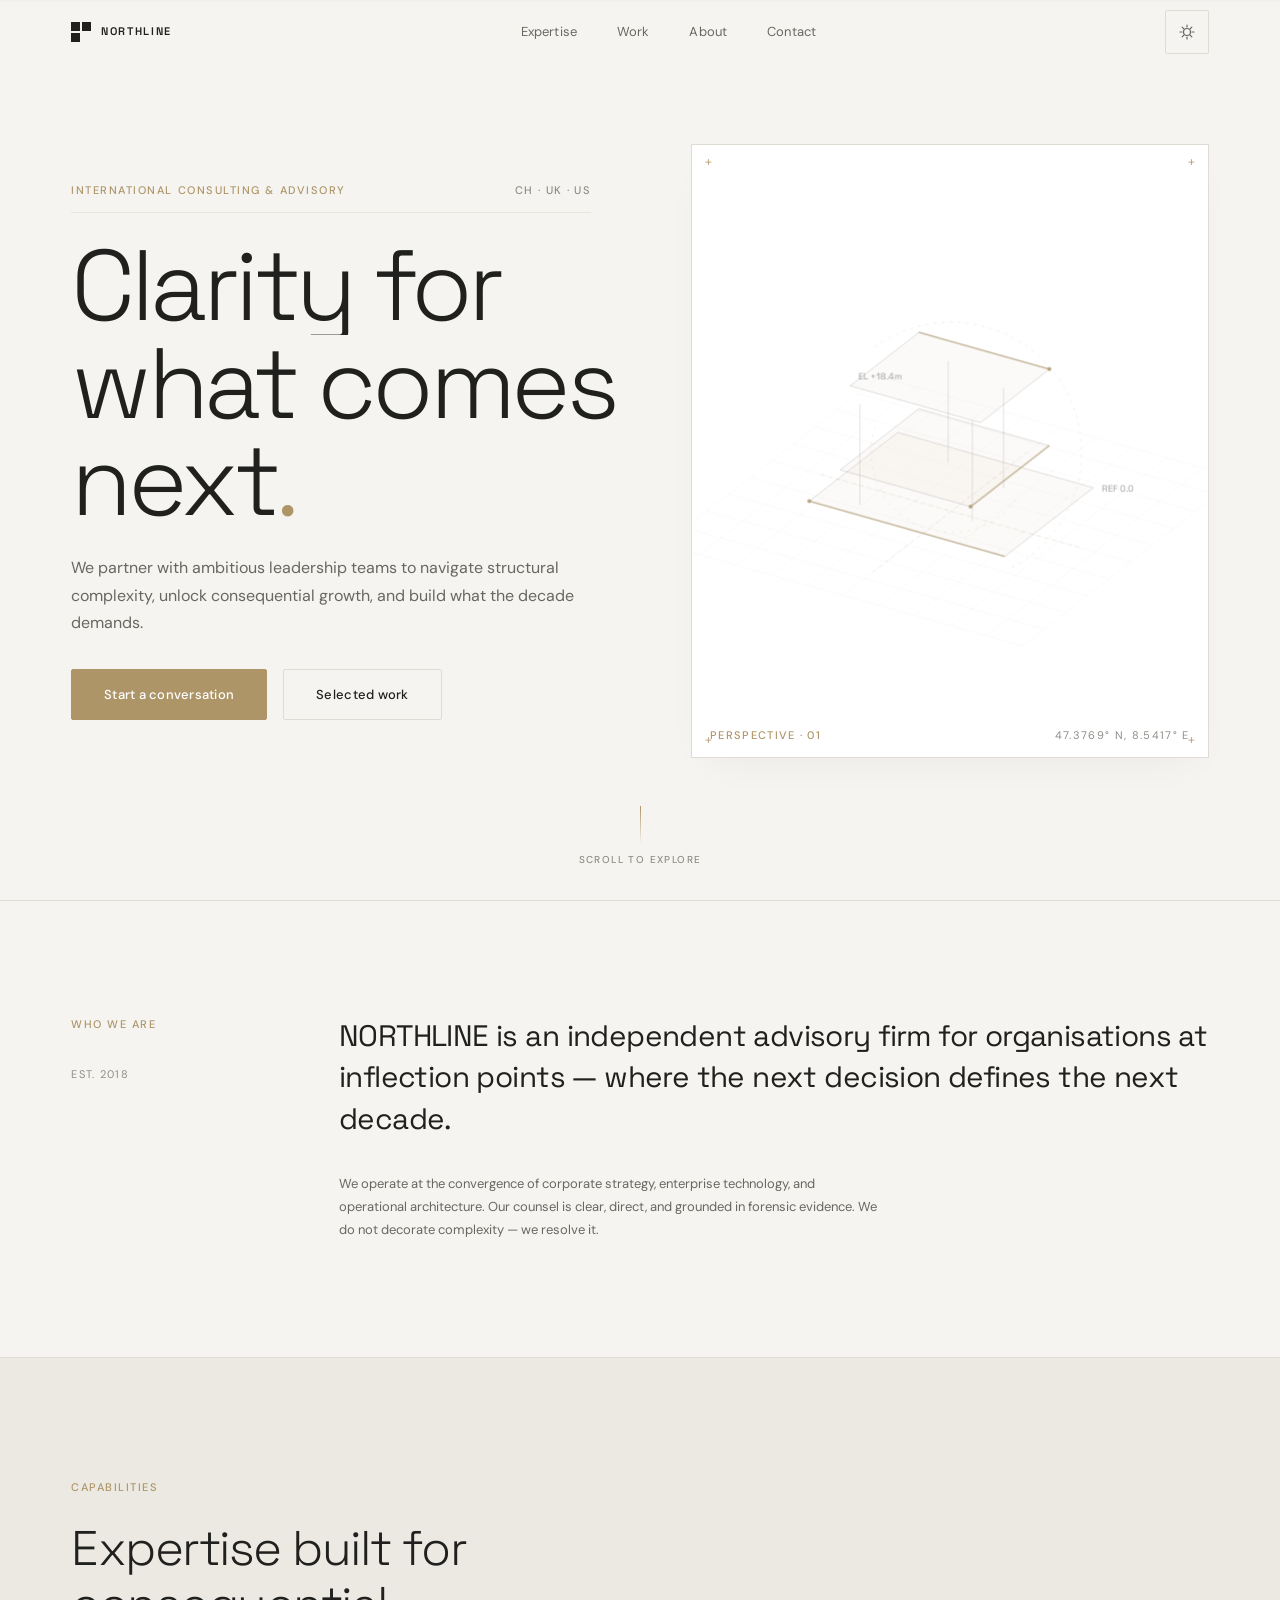
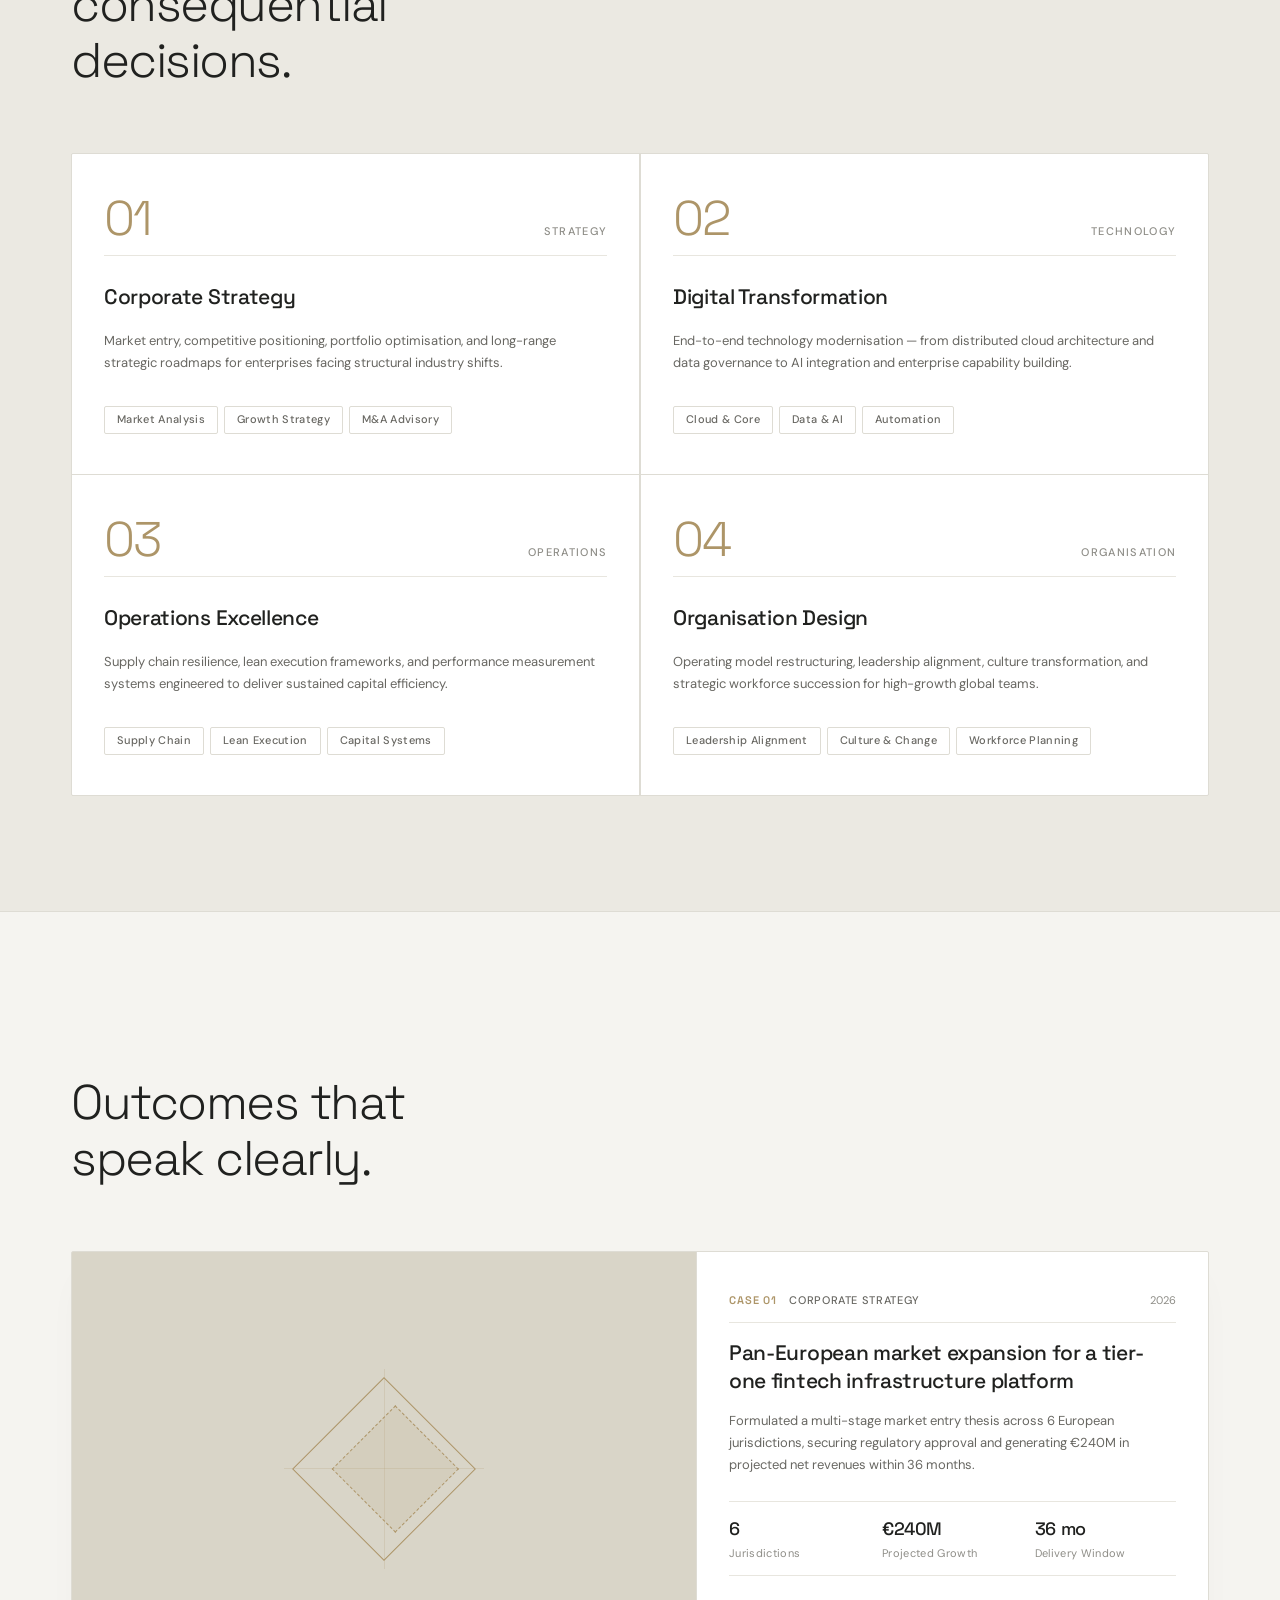
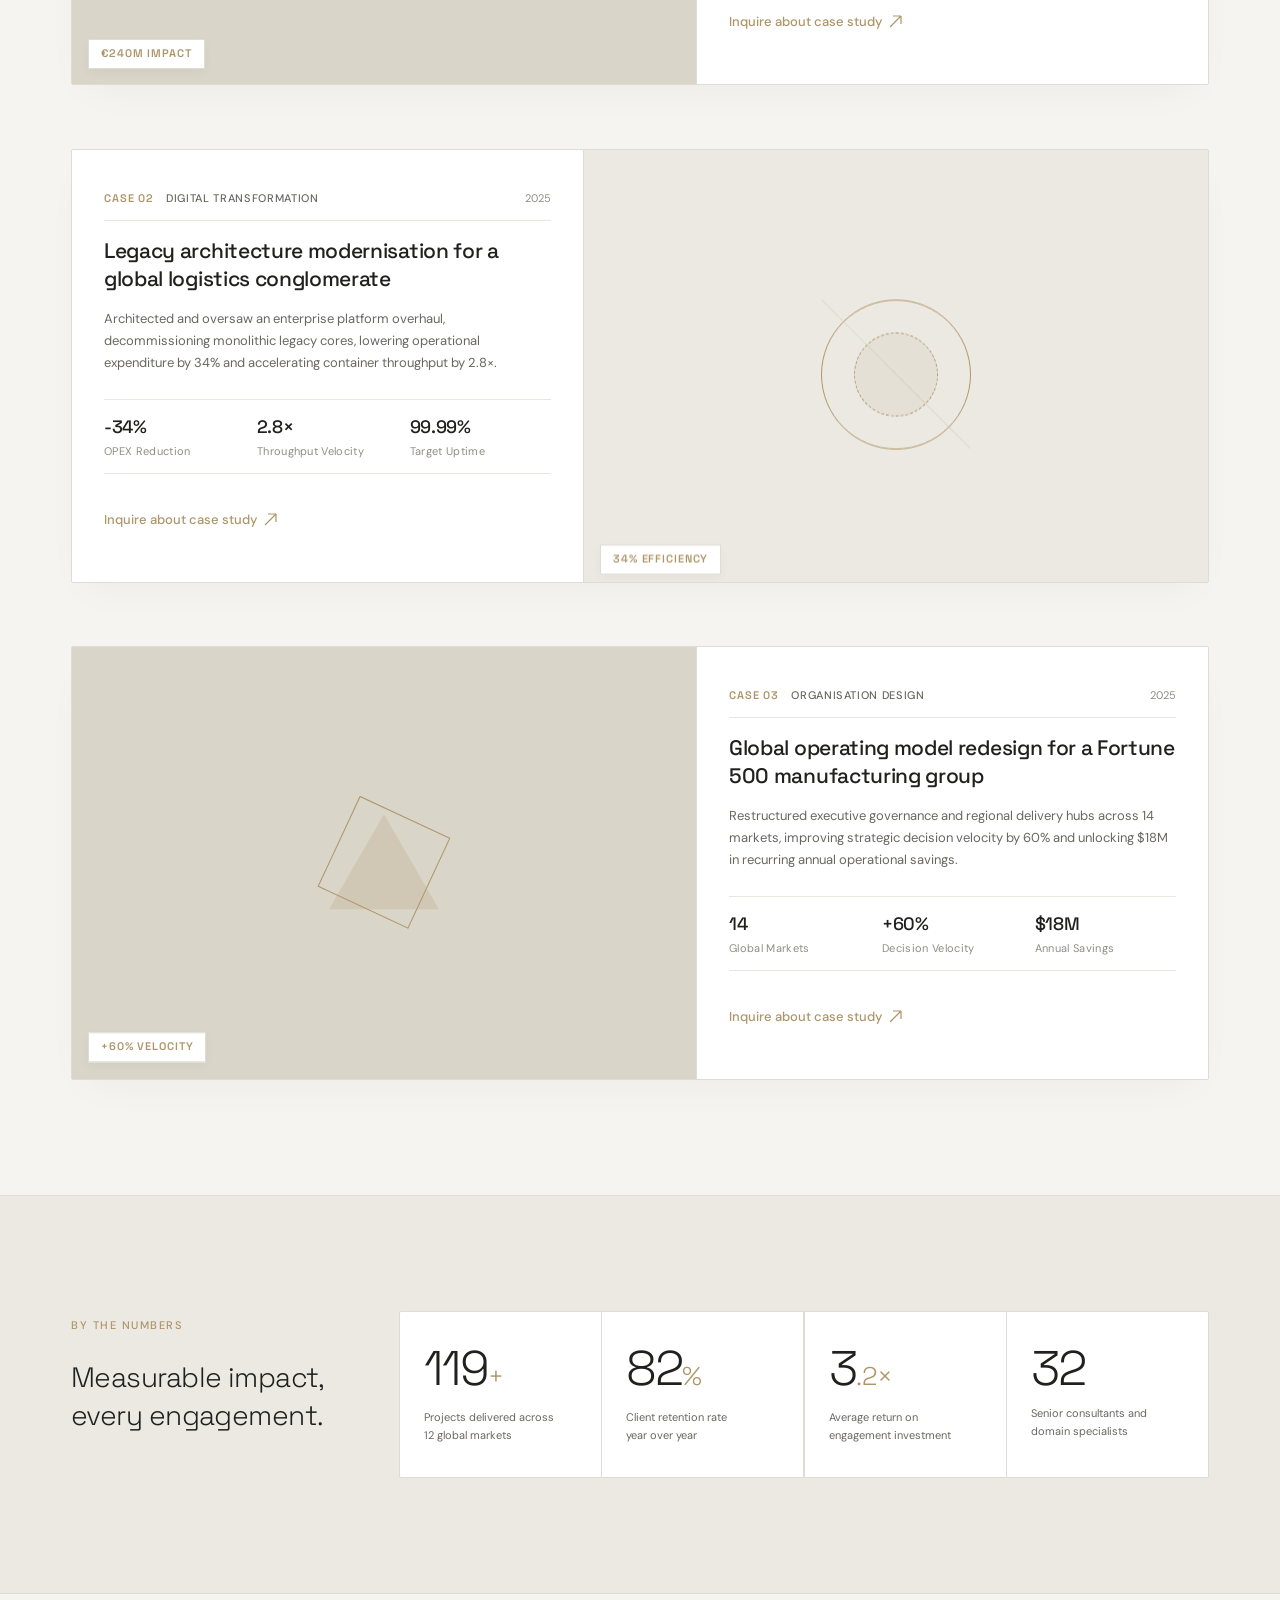
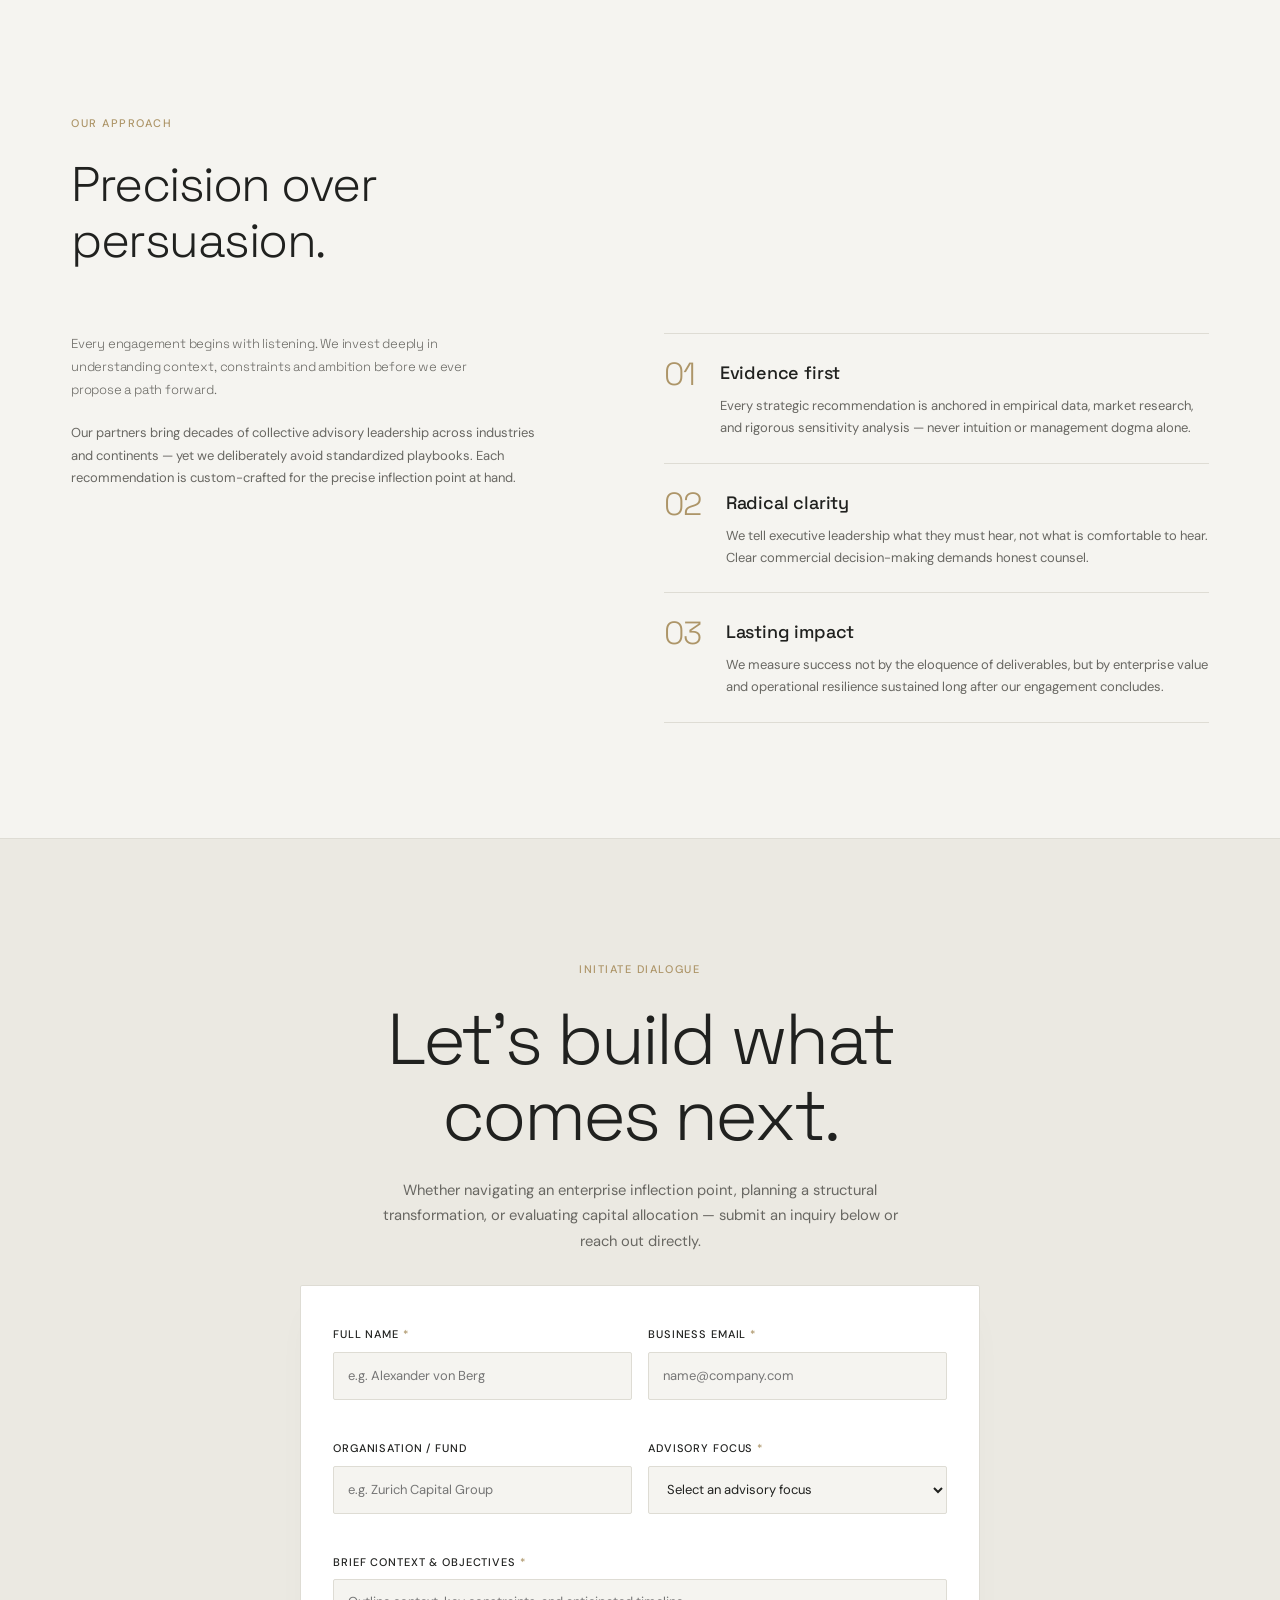
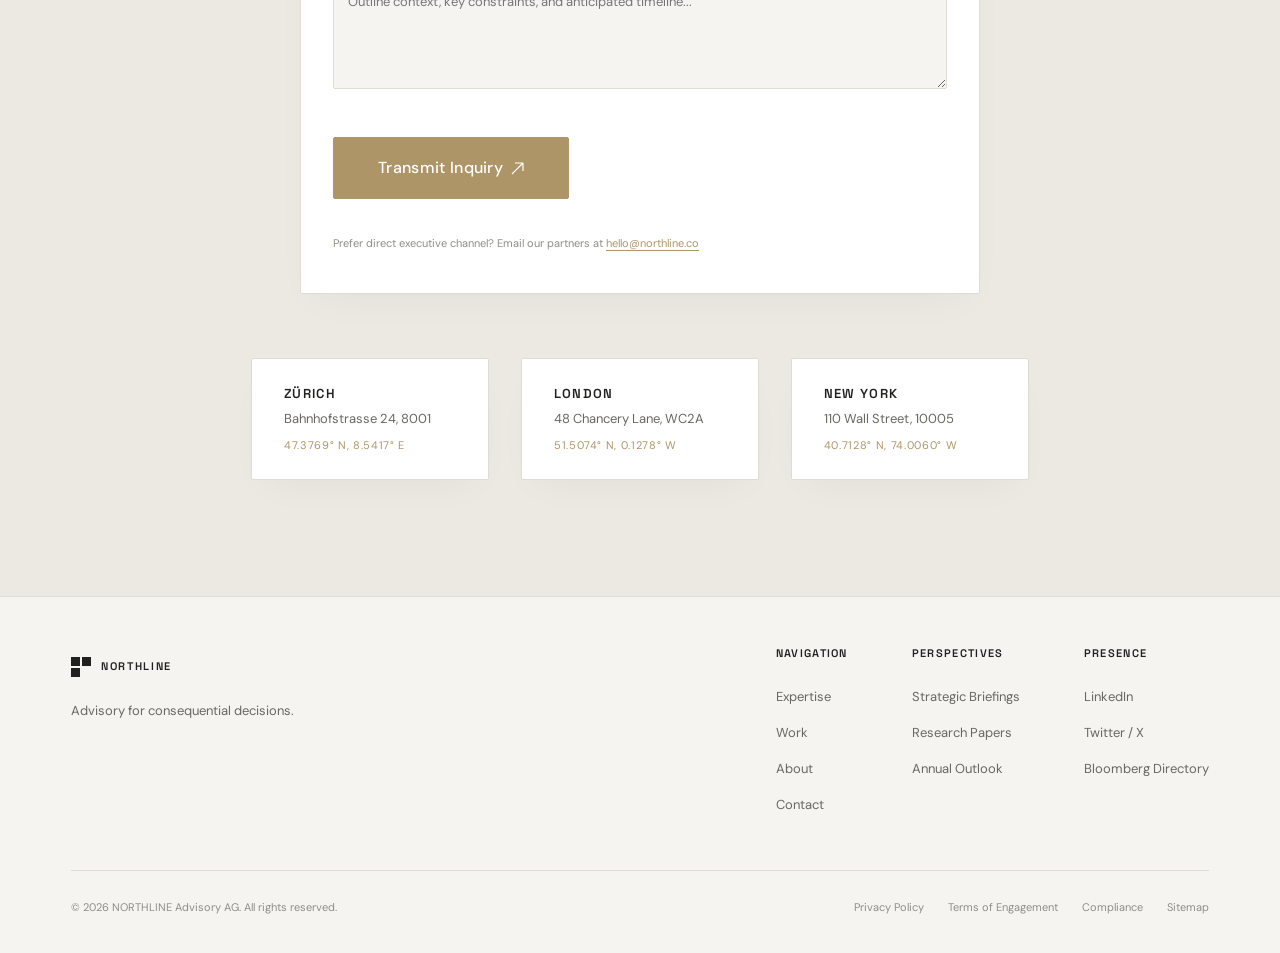
==== commit f865e247: "feat: production deployment upgrade (SEO, contact form, a11y, deployment configs)" ====
--- a/index.html
+++ b/index.html
@@ -3,9 +3,114 @@
 <head>
   <meta charset="UTF-8">
   <meta name="viewport" content="width=device-width, initial-scale=1.0, viewport-fit=cover">
-  <title>NORTHLINE — Clarity for what comes next.</title>
-  <meta name="description" content="NORTHLINE is an international consulting and advisory firm delivering clarity, corporate strategy, and enterprise transformation for forward-thinking organisations.">
+  
+  <!-- Primary Meta Tags -->
+  <title>NORTHLINE — Clarity for what comes next. | International Consulting &amp; Advisory</title>
+  <meta name="title" content="NORTHLINE — Clarity for what comes next. | International Consulting &amp; Advisory">
+  <meta name="description" content="NORTHLINE is an independent international consulting and advisory firm delivering clarity, corporate strategy, digital transformation, and operational architecture for forward-thinking enterprises.">
+  <meta name="keywords" content="management consulting, corporate strategy, digital transformation, operational excellence, organisation design, Zürich advisory, London consulting, New York advisory">
+  <meta name="author" content="NORTHLINE Advisory AG">
+  <meta name="robots" content="index, follow">
+  <link rel="canonical" href="https://northline.co/">
+  
+  <!-- Theme Color for Mobile Browsers -->
   <meta name="theme-color" content="#F5F4F0" id="metaThemeColor">
+
+  <!-- Open Graph / Facebook -->
+  <meta property="og:type" content="website">
+  <meta property="og:url" content="https://northline.co/">
+  <meta property="og:site_name" content="NORTHLINE">
+  <meta property="og:title" content="NORTHLINE — Clarity for what comes next.">
+  <meta property="og:description" content="Independent international consulting and advisory firm delivering clarity, corporate strategy, digital transformation, and operational architecture.">
+  <meta property="og:image" content="https://northline.co/assets/og-image.svg">
+  <meta property="og:image:width" content="1200">
+  <meta property="og:image:height" content="630">
+  <meta property="og:image:alt" content="NORTHLINE — Clarity for what comes next. International Consulting & Advisory">
+  <meta property="og:locale" content="en_GB">
+
+  <!-- Twitter Card -->
+  <meta name="twitter:card" content="summary_large_image">
+  <meta name="twitter:url" content="https://northline.co/">
+  <meta name="twitter:title" content="NORTHLINE — Clarity for what comes next.">
+  <meta name="twitter:description" content="Independent international consulting and advisory firm delivering clarity, corporate strategy, digital transformation, and operational architecture.">
+  <meta name="twitter:image" content="https://northline.co/assets/og-image.svg">
+  <meta name="twitter:image:alt" content="NORTHLINE Consulting & Advisory">
+
+  <!-- Favicon and App Icons -->
+  <link rel="icon" type="image/svg+xml" href="favicon.svg">
+  <link rel="alternate icon" href="favicon.ico">
+  <link rel="apple-touch-icon" href="favicon.svg">
+
+  <!-- Structured Data: Organization & ProfessionalService (Schema.org) -->
+  <script type="application/ld+json">
+  {
+    "@context": "https://schema.org",
+    "@graph": [
+      {
+        "@type": "Organization",
+        "@id": "https://northline.co/#organization",
+        "name": "NORTHLINE",
+        "legalName": "NORTHLINE Advisory AG",
+        "url": "https://northline.co",
+        "logo": "https://northline.co/favicon.svg",
+        "description": "International consulting and advisory firm delivering clarity, corporate strategy, digital transformation, and operational architecture.",
+        "foundingDate": "2018",
+        "foundingLocation": "Zürich, Switzerland",
+        "contactPoint": {
+          "@type": "ContactPoint",
+          "email": "hello@northline.co",
+          "contactType": "client inquiries",
+          "availableLanguage": ["English", "German", "French"]
+        },
+        "address": [
+          {
+            "@type": "PostalAddress",
+            "streetAddress": "Bahnhofstrasse 24",
+            "postalCode": "8001",
+            "addressLocality": "Zürich",
+            "addressCountry": "CH"
+          },
+          {
+            "@type": "PostalAddress",
+            "streetAddress": "48 Chancery Lane",
+            "postalCode": "WC2A",
+            "addressLocality": "London",
+            "addressCountry": "GB"
+          },
+          {
+            "@type": "PostalAddress",
+            "streetAddress": "110 Wall Street",
+            "postalCode": "10005",
+            "addressLocality": "New York",
+            "addressCountry": "US"
+          }
+        ]
+      },
+      {
+        "@type": "ProfessionalService",
+        "@id": "https://northline.co/#service",
+        "name": "NORTHLINE Advisory Services",
+        "provider": { "@id": "https://northline.co/#organization" },
+        "serviceType": [
+          "Corporate Strategy",
+          "Digital Transformation",
+          "Operations Excellence",
+          "Organisation Design"
+        ],
+        "areaServed": "Global",
+        "url": "https://northline.co"
+      },
+      {
+        "@type": "WebSite",
+        "@id": "https://northline.co/#website",
+        "url": "https://northline.co",
+        "name": "NORTHLINE",
+        "publisher": { "@id": "https://northline.co/#organization" },
+        "inLanguage": "en"
+      }
+    ]
+  }
+  </script>
 
   <!-- Prevent Theme Flash (FOUC) -->
   <script>
@@ -20,6 +125,7 @@
     })();
   </script>
 
+  <!-- Preconnect and Fonts -->
   <link rel="preconnect" href="https://fonts.googleapis.com">
   <link rel="preconnect" href="https://fonts.gstatic.com" crossorigin>
   <link href="https://fonts.googleapis.com/css2?family=DM+Sans:ital,opsz,wght@0,9..40,300;0,9..40,400;0,9..40,500;1,9..40,300;1,9..40,400&family=Space+Grotesk:wght@300;400;500;600;700&display=swap" rel="stylesheet">
@@ -491,9 +597,9 @@
 
 
     <!-- ==================================================================
-         CONTACT CTA SECTION (Editorial Dominant Scale)
+         CONTACT EXPERIENCE (Functional Form & Office Locations)
          ================================================================== -->
-    <section class="contact" id="contact" aria-label="Contact and Locations">
+    <section class="contact" id="contact" aria-label="Contact and Inquiries">
       <div class="contact__inner">
         <span class="section-label reveal" data-reveal>Initiate Dialogue</span>
         <h2 class="contact__heading reveal" data-reveal data-delay="1">
@@ -501,11 +607,73 @@
         </h2>
         <p class="contact__sub reveal" data-reveal data-delay="2">
           Whether navigating an enterprise inflection point, planning a structural transformation,
-          or evaluating capital allocation — we welcome confidential consultation.
+          or evaluating capital allocation — submit an inquiry below or reach out directly.
         </p>
-        <div class="contact__cta reveal" data-reveal data-delay="3">
-          <a href="mailto:hello@northline.co" class="btn btn--primary btn--lg magnetic-btn" data-magnetic><span class="btn__text">hello@northline.co</span></a>
-        </div>
+
+        <!-- Functional Contact Form -->
+        <form id="contactForm" class="contact__form reveal" data-reveal data-delay="3" method="POST" action="https://formspree.io/f/YOUR_FORM_ID" data-netlify="true" name="inquiry" novalidate>
+          <input type="hidden" name="form-name" value="inquiry">
+          <!-- Honeypot spam field for bots -->
+          <div class="visually-hidden" aria-hidden="true">
+            <label for="botField">Do not fill this field: <input id="botField" name="bot-field" tabindex="-1" autocomplete="off"></label>
+          </div>
+
+          <div class="form-row">
+            <div class="form-group">
+              <label for="contactName" class="form-label">Full Name <span class="form-required" aria-hidden="true">*</span></label>
+              <input type="text" id="contactName" name="name" class="form-input" required autocomplete="name" placeholder="e.g. Alexander von Berg" aria-describedby="nameError">
+              <span id="nameError" class="form-error" aria-live="polite"></span>
+            </div>
+
+            <div class="form-group">
+              <label for="contactEmail" class="form-label">Business Email <span class="form-required" aria-hidden="true">*</span></label>
+              <input type="email" id="contactEmail" name="email" class="form-input" required autocomplete="email" placeholder="name@company.com" aria-describedby="emailError">
+              <span id="emailError" class="form-error" aria-live="polite"></span>
+            </div>
+          </div>
+
+          <div class="form-row">
+            <div class="form-group">
+              <label for="contactCompany" class="form-label">Organisation / Fund</label>
+              <input type="text" id="contactCompany" name="company" class="form-input" autocomplete="organization" placeholder="e.g. Zurich Capital Group">
+            </div>
+
+            <div class="form-group">
+              <label for="contactService" class="form-label">Advisory Focus <span class="form-required" aria-hidden="true">*</span></label>
+              <select id="contactService" name="service" class="form-select" required aria-describedby="serviceError">
+                <option value="" disabled selected>Select an advisory focus</option>
+                <option value="Corporate Strategy">Corporate Strategy</option>
+                <option value="Digital Transformation">Digital Transformation</option>
+                <option value="Operations Excellence">Operations Excellence</option>
+                <option value="Organisation Design">Organisation Design</option>
+                <option value="M&A / Inflection Advisory">M&amp;A / Inflection Advisory</option>
+                <option value="General Executive Inquiry">General Executive Inquiry</option>
+              </select>
+              <span id="serviceError" class="form-error" aria-live="polite"></span>
+            </div>
+          </div>
+
+          <div class="form-group form-group--full">
+            <label for="contactMessage" class="form-label">Brief Context &amp; Objectives <span class="form-required" aria-hidden="true">*</span></label>
+            <textarea id="contactMessage" name="message" class="form-textarea" rows="4" required placeholder="Outline context, key constraints, and anticipated timeline..." aria-describedby="messageError"></textarea>
+            <span id="messageError" class="form-error" aria-live="polite"></span>
+          </div>
+
+          <div class="form-actions">
+            <button type="submit" id="contactSubmit" class="btn btn--primary btn--lg magnetic-btn" data-magnetic>
+              <span class="btn__text">Transmit Inquiry</span>
+              <svg class="btn__icon" width="13" height="13" viewBox="0 0 13 13" fill="none" aria-hidden="true"><path d="M1 12L12 1m0 0H4m8 0v8" stroke="currentColor" stroke-width="1.2"/></svg>
+            </button>
+          </div>
+
+          <!-- Dynamic Form Feedback Container -->
+          <div id="formStatus" class="form-status" role="status" aria-live="polite" style="display: none;"></div>
+
+          <p class="form-direct-note">
+            Prefer direct executive channel? Email our partners at <a href="mailto:hello@northline.co" class="contact__direct-link">hello@northline.co</a>
+          </p>
+        </form>
+
         <div class="contact__offices reveal" data-reveal data-delay="4">
           <div class="contact__office">
             <span class="contact__office-city">Zürich</span>
@@ -574,6 +742,7 @@
           <a href="#about">Privacy Policy</a>
           <a href="#about">Terms of Engagement</a>
           <a href="#about">Compliance</a>
+          <a href="sitemap.xml">Sitemap</a>
         </div>
       </div>
     </div>
--- a/css/styles.css
+++ b/css/styles.css
@@ -1072,7 +1072,7 @@
 
 
 /* --------------------------------------------------------------------------
-   13. Contact CTA Section
+   13. Contact Experience & Functional Form
    -------------------------------------------------------------------------- */
 .contact {
   padding: var(--sp-section) 0;
@@ -1097,10 +1097,167 @@
 .contact__sub {
   font-size: clamp(.875rem, 1.15vw, 1.05rem);
   line-height: 1.72; color: var(--text-2);
-  max-width: 52ch; margin: 0 auto var(--sp-8);
-}
-
-.contact__cta { margin-bottom: var(--sp-16); }
+  max-width: 54ch; margin: 0 auto var(--sp-8);
+}
+
+/* Contact Form Styling */
+.contact__form {
+  max-width: 680px;
+  margin: 0 auto var(--sp-16);
+  text-align: left;
+  background: var(--card-bg);
+  border: 1px solid var(--border);
+  border-radius: var(--radius);
+  padding: var(--sp-10) var(--sp-8);
+  box-shadow: var(--card-shadow);
+  display: flex;
+  flex-direction: column;
+  gap: var(--sp-5);
+  transition: background var(--dur-base) ease, border-color var(--dur-base) ease;
+}
+
+.form-row {
+  display: grid;
+  grid-template-columns: 1fr 1fr;
+  gap: var(--sp-4);
+}
+
+.form-group {
+  display: flex;
+  flex-direction: column;
+}
+
+.form-group--full {
+  width: 100%;
+}
+
+.form-label {
+  font-family: var(--f-body);
+  font-size: var(--ts-xs);
+  font-weight: 500;
+  letter-spacing: .08em;
+  text-transform: uppercase;
+  color: var(--text-1);
+  margin-bottom: var(--sp-2);
+}
+
+.form-required {
+  color: var(--accent);
+}
+
+.form-input,
+.form-select,
+.form-textarea {
+  width: 100%;
+  font-family: var(--f-body);
+  font-size: var(--ts-sm);
+  color: var(--text-1);
+  background: var(--bg);
+  border: 1px solid var(--border);
+  border-radius: var(--radius);
+  padding: 12px 14px;
+  min-height: 48px;
+  box-sizing: border-box;
+  transition: border-color var(--dur-fast) ease, background var(--dur-fast) ease, box-shadow var(--dur-fast) ease;
+}
+
+.form-textarea {
+  min-height: 110px;
+  resize: vertical;
+  line-height: 1.6;
+}
+
+.form-input:focus,
+.form-select:focus,
+.form-textarea:focus {
+  outline: none;
+  border-color: var(--accent);
+  background: var(--surface);
+  box-shadow: 0 0 0 3px var(--accent-10);
+}
+
+.form-input.is-invalid,
+.form-select.is-invalid,
+.form-textarea.is-invalid {
+  border-color: #B93826;
+  background: rgba(185, 56, 38, 0.03);
+}
+
+.form-error {
+  font-size: var(--ts-xs);
+  color: #B93826;
+  margin-top: 4px;
+  min-height: 16px;
+  line-height: 1.4;
+}
+
+.form-actions {
+  display: flex;
+  align-items: center;
+  justify-content: flex-start;
+  margin-top: var(--sp-2);
+}
+
+.btn__icon {
+  margin-left: 8px;
+  transition: transform var(--dur-fast) var(--ease);
+}
+.btn:hover .btn__icon {
+  transform: translate(2px, -2px);
+}
+
+.form-status {
+  padding: 14px 16px;
+  border-radius: var(--radius);
+  font-size: var(--ts-sm);
+  line-height: 1.6;
+  margin-top: var(--sp-4);
+  border: 1px solid transparent;
+}
+.form-status--success {
+  background: var(--accent-10);
+  border-color: var(--accent);
+  color: var(--text-1);
+}
+.form-status--error {
+  background: rgba(185, 56, 38, 0.08);
+  border-color: #B93826;
+  color: #B93826;
+}
+.form-status--demo {
+  background: var(--bg-secondary);
+  border-color: var(--border);
+  color: var(--text-1);
+}
+
+.form-direct-note {
+  font-size: var(--ts-xs);
+  color: var(--text-3);
+  margin-top: var(--sp-4);
+  line-height: 1.6;
+}
+.contact__direct-link {
+  color: var(--accent);
+  text-decoration: underline;
+  text-underline-offset: 3px;
+  transition: color var(--dur-fast) ease;
+}
+.contact__direct-link:hover {
+  color: var(--text-1);
+}
+
+/* Accessibility Utility: Visually Hidden */
+.visually-hidden {
+  position: absolute !important;
+  width: 1px !important;
+  height: 1px !important;
+  padding: 0 !important;
+  margin: -1px !important;
+  overflow: hidden !important;
+  clip: rect(0, 0, 0, 0) !important;
+  white-space: nowrap !important;
+  border: 0 !important;
+}
 
 .contact__offices {
   display: flex; justify-content: center;
